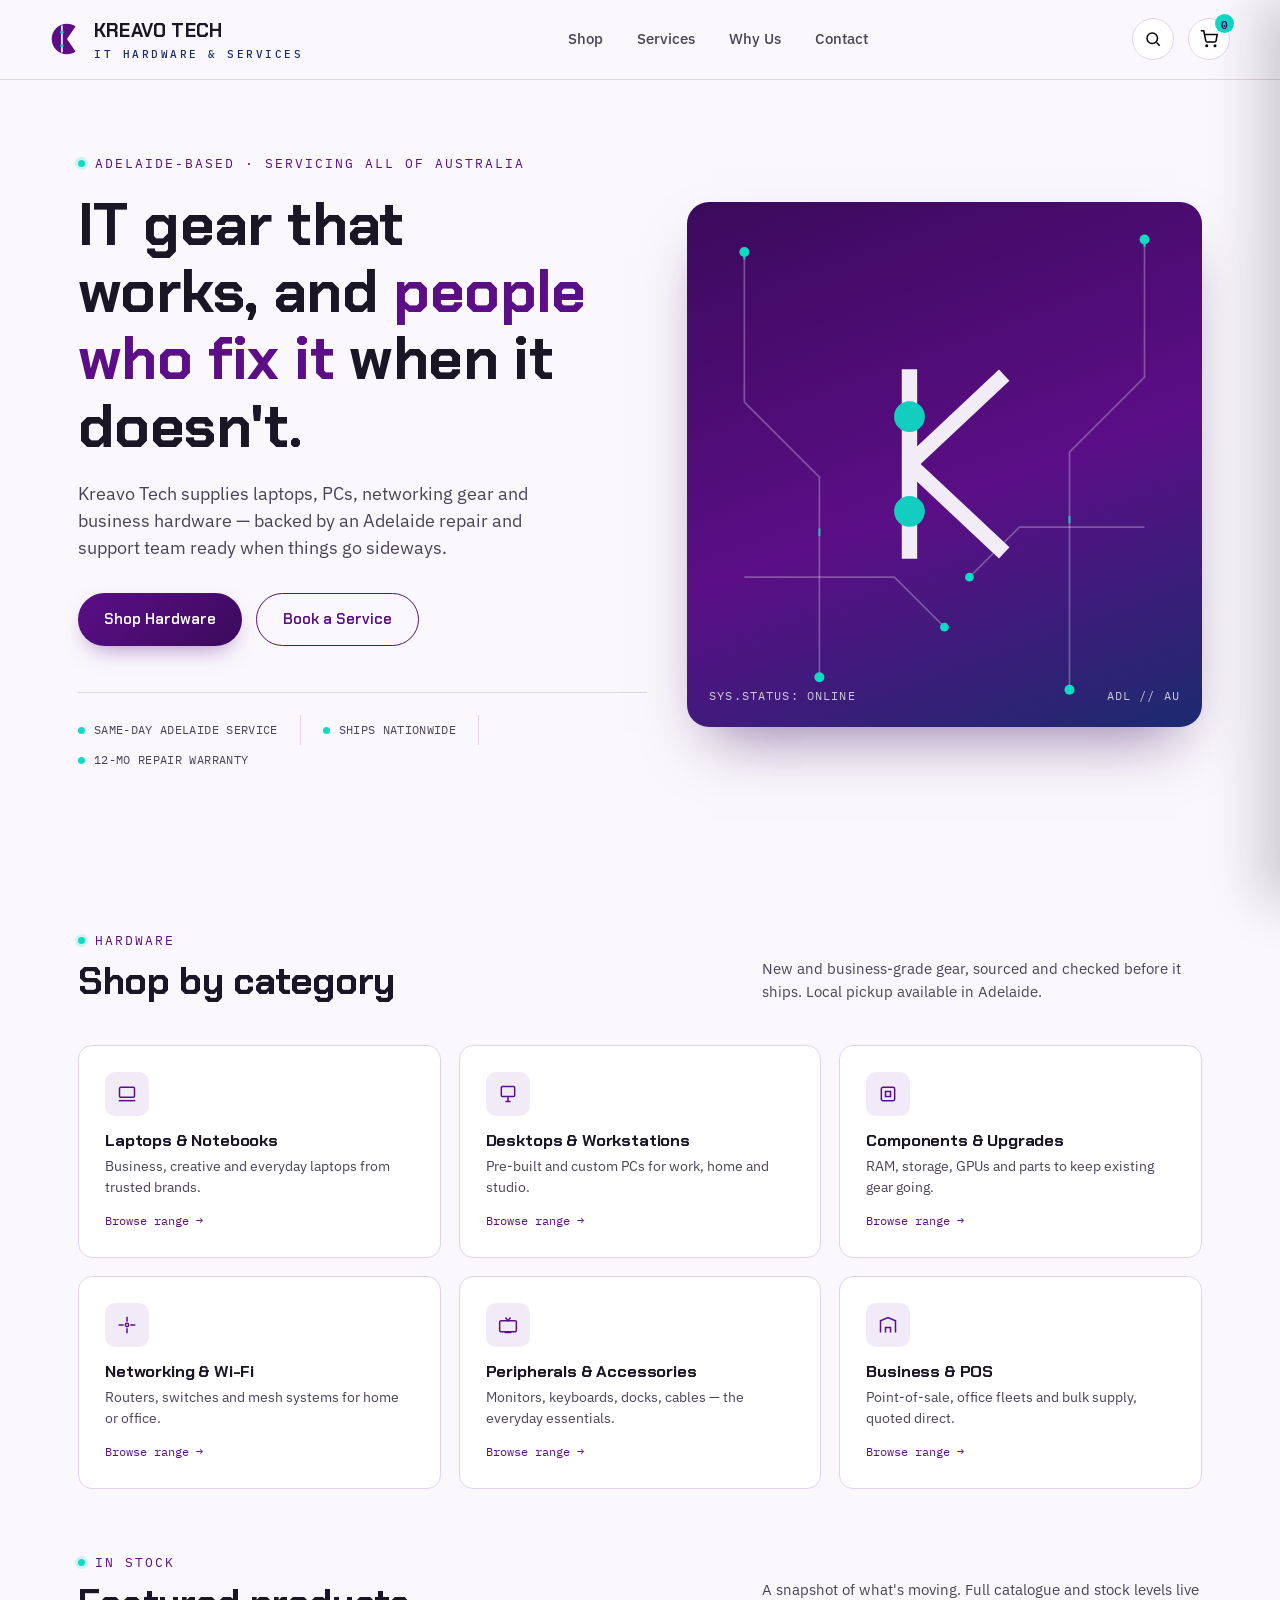
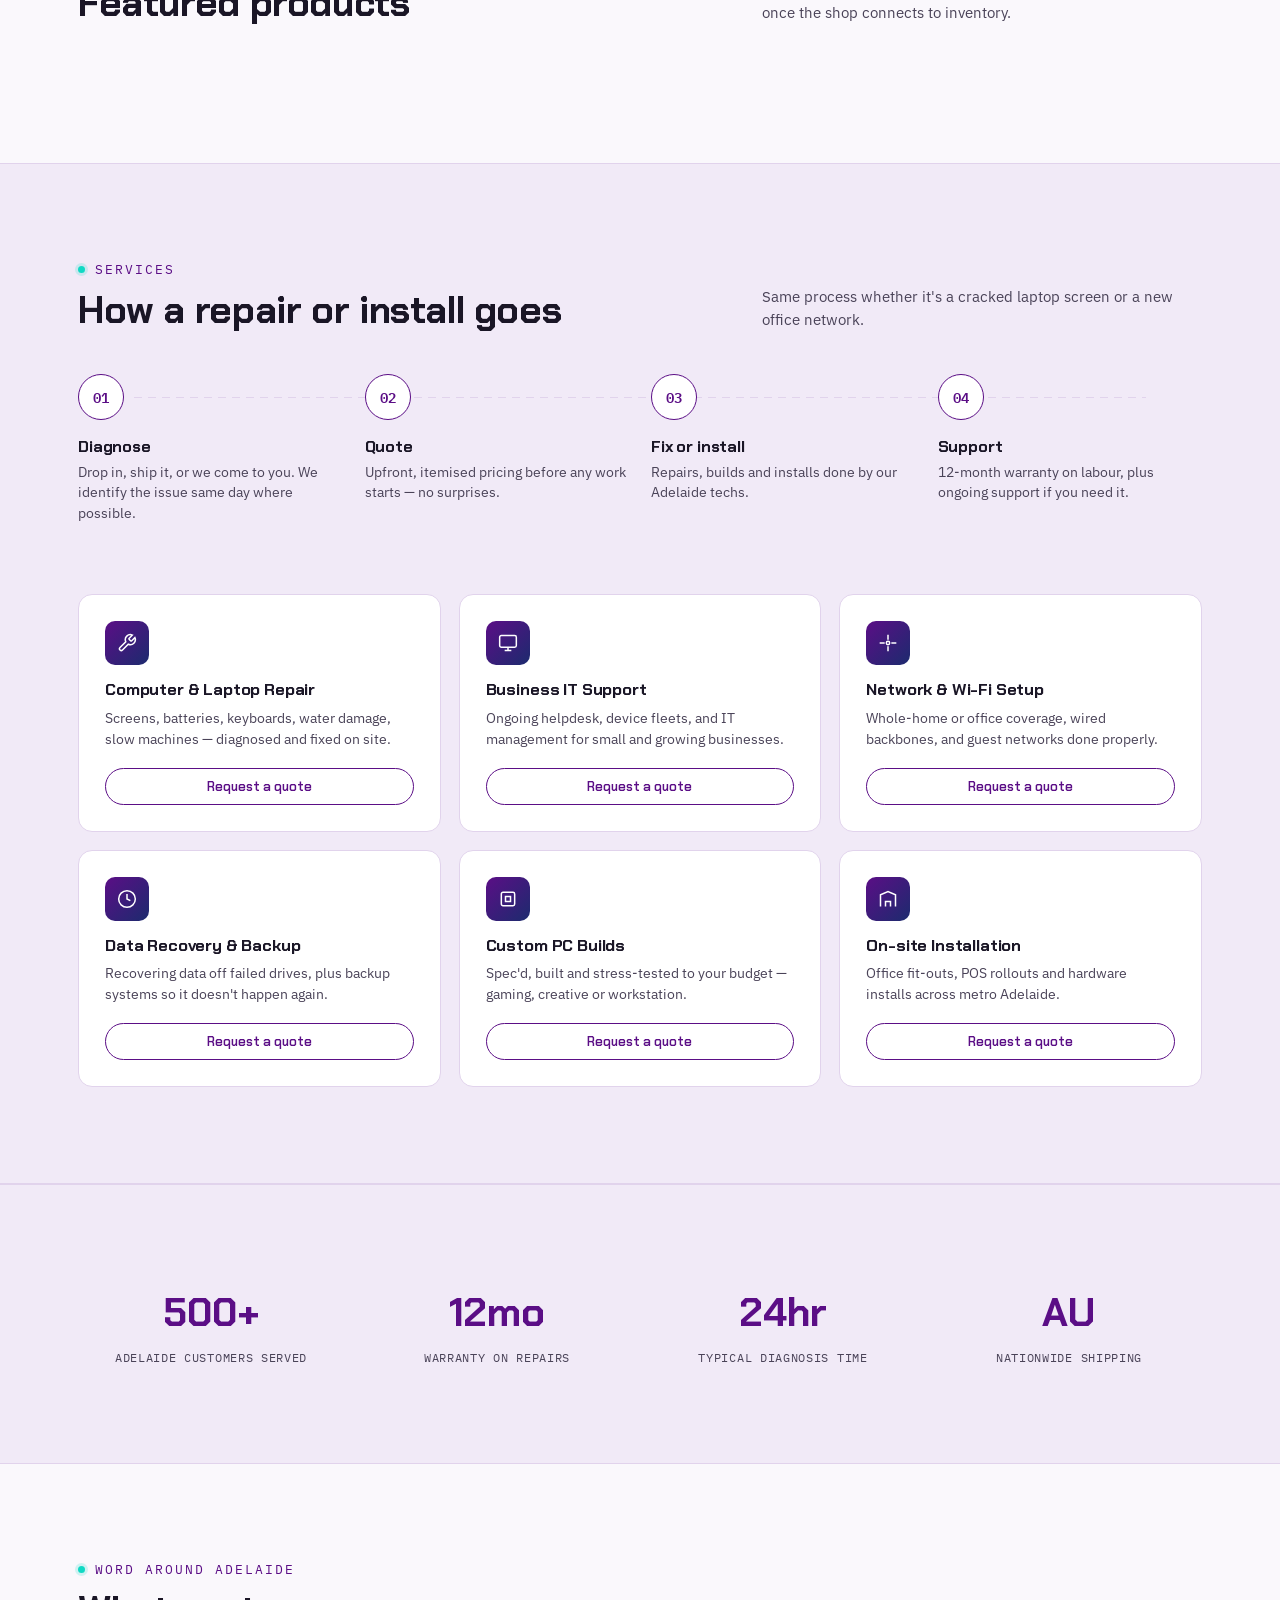
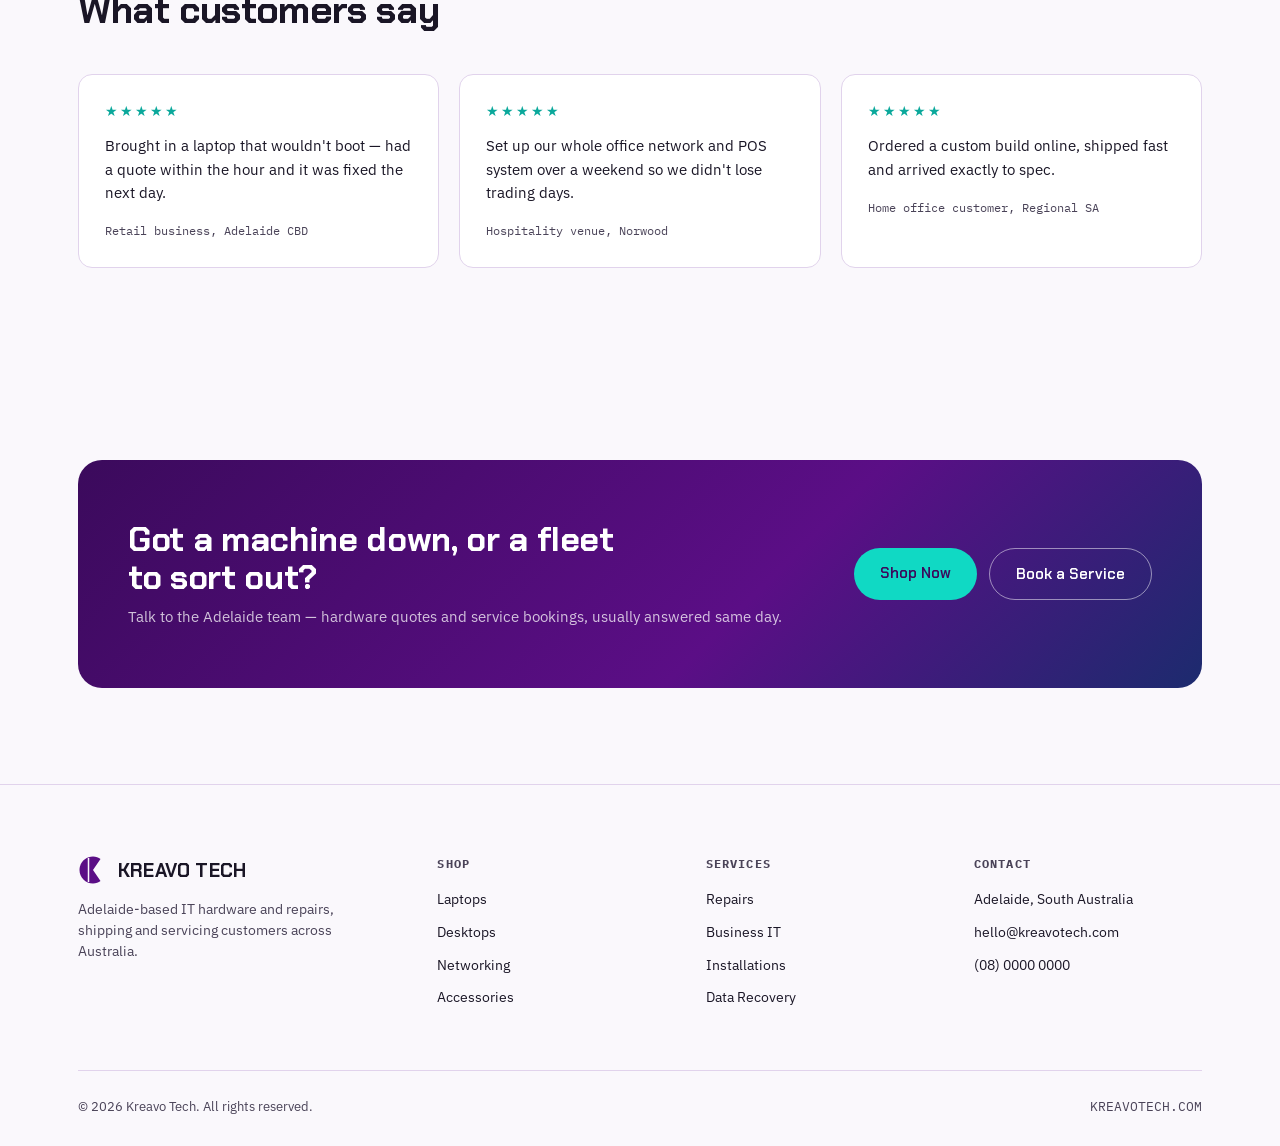
==== index.html @ 51536f69 "Add files via upload" ====
<!DOCTYPE html>
<html lang="en">
<head>
<meta charset="UTF-8">
<meta name="viewport" content="width=device-width, initial-scale=1.0">
<title>Kreavo Tech — IT Hardware &amp; Services | Adelaide, Australia</title>
<link rel="preconnect" href="https://fonts.googleapis.com">
<link rel="preconnect" href="https://fonts.gstatic.com" crossorigin>
<link href="https://fonts.googleapis.com/css2?family=Chakra+Petch:wght@500;600;700&family=IBM+Plex+Sans:wght@400;500;600;700&family=IBM+Plex+Mono:wght@400;500;600&display=swap" rel="stylesheet">
<style>
  :root{
    --purple: #5B0E86;
    --purple-deep: #3B0A5C;
    --purple-soft: #8A3FC0;
    --navy: #1C2B6E;
    --ink: #1A1626;
    --ink-soft: #4A4358;
    --paper: #FAF8FC;
    --paper-alt: #F1EAF7;
    --line: #E1D3EC;
    --cyan: #10D9C4;
    --cyan-deep: #0AA89B;
    --radius: 14px;
    --maxw: 1180px;
  }
  *{box-sizing:border-box; margin:0; padding:0;}
  html{scroll-behavior:smooth;}
  body{
    background: var(--paper);
    color: var(--ink);
    font-family: 'IBM Plex Sans', sans-serif;
    font-size: 16px;
    line-height: 1.55;
    -webkit-font-smoothing: antialiased;
  }
  h1,h2,h3,h4{
    font-family: 'Chakra Petch', sans-serif;
    color: var(--ink);
    line-height: 1.12;
    letter-spacing: -0.01em;
  }
  .mono{ font-family: 'IBM Plex Mono', monospace; }
  a{ color: inherit; text-decoration:none; }
  img{ max-width:100%; display:block; }
  .wrap{ max-width: var(--maxw); margin: 0 auto; padding: 0 28px; }
  .eyebrow{
    font-family:'IBM Plex Mono', monospace;
    font-size: 12.5px;
    letter-spacing: .16em;
    text-transform: uppercase;
    color: var(--purple);
    display:flex; align-items:center; gap:10px;
  }
  .eyebrow::before{
    content:""; width:7px; height:7px; border-radius:50%;
    background: var(--cyan); box-shadow: 0 0 0 3px rgba(16,217,196,.18);
  }
  section{ padding: 96px 0; position:relative; }
  .btn{
    display:inline-flex; align-items:center; justify-content:center; gap:8px;
    font-family:'Chakra Petch', sans-serif; font-weight:600; font-size:15px;
    padding: 14px 26px; border-radius: 999px; cursor:pointer; border:none;
    transition: transform .18s ease, box-shadow .18s ease, background .18s ease;
    white-space:nowrap;
  }
  .btn-primary{ background: linear-gradient(135deg, var(--purple), var(--purple-deep)); color:#fff; box-shadow: 0 10px 24px -10px rgba(91,14,134,.55); }
  .btn-primary:hover{ transform: translateY(-2px); box-shadow: 0 14px 28px -10px rgba(91,14,134,.65); }
  .btn-outline{ background: transparent; color: var(--purple); border: 1.5px solid var(--purple); }
  .btn-outline:hover{ background: var(--purple); color:#fff; }
  .btn-cyan{ background: var(--cyan); color: var(--purple-deep); }
  .btn-cyan:hover{ transform: translateY(-2px); box-shadow: 0 10px 22px -8px rgba(16,217,196,.55); }
  .btn-sm{ padding: 9px 16px; font-size: 13px; border-radius: 999px; }
  .btn-block{ width:100%; }

  /* ---------- HEADER ---------- */
  header{
    position: sticky; top:0; z-index: 60;
    background: rgba(250,248,252,.86);
    backdrop-filter: blur(10px);
    border-bottom: 1px solid var(--line);
  }
  .nav{ display:flex; align-items:center; justify-content:space-between; padding: 16px 0; }
  .brand{ display:flex; align-items:center; gap:10px; }
  .brand-word{ font-family:'Chakra Petch',sans-serif; font-weight:700; font-size:19px; letter-spacing:.01em; }
  .brand-word span{ display:block; font-family:'IBM Plex Mono',monospace; font-weight:500; font-size:10.5px; letter-spacing:.24em; color: var(--navy); margin-top:1px; }
  .navlinks{ display:flex; gap:34px; align-items:center; }
  .navlinks a{ font-size:14.5px; font-weight:500; color: var(--ink-soft); transition:color .15s; position:relative; }
  .navlinks a:hover{ color: var(--purple); }
  .navactions{ display:flex; align-items:center; gap:14px; }
  .icon-btn{ position:relative; width:42px; height:42px; border-radius:50%; border:1.5px solid var(--line); background:#fff; display:flex; align-items:center; justify-content:center; cursor:pointer; }
  .icon-btn:hover{ border-color: var(--purple); }
  .cart-badge{
    position:absolute; top:-5px; right:-5px; background: var(--cyan); color: var(--purple-deep);
    font-family:'IBM Plex Mono',monospace; font-size:10.5px; font-weight:600;
    width:19px; height:19px; border-radius:50%; display:flex; align-items:center; justify-content:center;
  }
  .burger{ display:none; }
  @media(max-width:880px){
    .navlinks{ display:none; }
    .burger{ display:flex; }
  }

  /* ---------- HERO ---------- */
  .hero{ padding: 74px 0 60px; overflow:hidden; position:relative; }
  .hero-grid{ display:grid; grid-template-columns: 1.05fr .95fr; gap: 40px; align-items:center; }
  .hero h1{ font-size: clamp(38px, 5vw, 60px); margin: 18px 0 20px; }
  .hero h1 em{ font-style:normal; color: var(--purple); }
  .hero p.lead{ font-size:17.5px; color: var(--ink-soft); max-width: 480px; margin-bottom: 32px; }
  .hero-ctas{ display:flex; gap:14px; flex-wrap:wrap; }
  .status-bar{
    margin-top: 46px; display:flex; gap:0; flex-wrap:wrap;
    border-top: 1px solid var(--line); padding-top: 22px;
  }
  .status-chip{ display:flex; align-items:center; gap:9px; padding: 6px 22px 6px 0; margin-right:22px; border-right:1px solid var(--line); }
  .status-chip:last-child{ border-right:none; }
  .status-chip .dot{ width:7px; height:7px; border-radius:50%; background: var(--cyan); flex-shrink:0; }
  .status-chip span{ font-family:'IBM Plex Mono',monospace; font-size:11.5px; letter-spacing:.03em; color: var(--ink-soft); text-transform:uppercase; }

  .circuit-panel{
    position:relative; aspect-ratio: 1/1.02; border-radius: 22px;
    background: linear-gradient(160deg, var(--purple-deep), var(--purple) 55%, var(--navy));
    overflow:hidden;
    box-shadow: 0 30px 60px -24px rgba(59,10,92,.55);
  }
  .circuit-panel svg{ position:absolute; inset:0; width:100%; height:100%; }
  .circuit-panel .k-mark{ position:absolute; top:50%; left:50%; transform:translate(-50%,-50%); width:46%; opacity:.95; }
  .node{ fill: var(--cyan); }
  .trace{ stroke: rgba(255,255,255,.28); stroke-width:1.4; fill:none; }
  .trace-glow{ stroke: var(--cyan); stroke-width:1.6; fill:none; opacity:.85; stroke-dasharray: 6 240; animation: dash 7s linear infinite; }
  @keyframes dash{ to{ stroke-dashoffset: -600; } }
  @media (prefers-reduced-motion: reduce){ .trace-glow{ animation:none; } }
  .panel-label{
    position:absolute; bottom:22px; left:22px; right:22px;
    font-family:'IBM Plex Mono',monospace; color:#fff; font-size:11.5px; letter-spacing:.1em;
    display:flex; justify-content:space-between; opacity:.75; text-transform:uppercase;
  }

  @media(max-width:880px){
    .hero-grid{ grid-template-columns:1fr; }
    .circuit-panel{ order:-1; max-width:340px; margin:0 auto; }
  }

  /* ---------- SECTION HEADS ---------- */
  .sec-head{ display:flex; align-items:flex-end; justify-content:space-between; gap:24px; margin-bottom: 42px; flex-wrap:wrap; }
  .sec-head h2{ font-size: clamp(28px,3.4vw,38px); margin-top:10px; }
  .sec-head p{ color: var(--ink-soft); max-width:440px; font-size:15px; }

  /* ---------- CATEGORY GRID ---------- */
  .cat-grid{ display:grid; grid-template-columns: repeat(3, 1fr); gap:18px; margin-bottom: 64px; }
  .cat-card{
    background:#fff; border:1px solid var(--line); border-radius: var(--radius);
    padding: 26px; cursor:pointer; transition: border-color .18s, transform .18s, box-shadow .18s;
  }
  .cat-card:hover{ border-color: var(--purple); transform: translateY(-3px); box-shadow: 0 16px 30px -18px rgba(59,10,92,.35); }
  .cat-ico{ width:44px; height:44px; border-radius:10px; background: var(--paper-alt); display:flex; align-items:center; justify-content:center; margin-bottom:16px; color: var(--purple); }
  .cat-card h4{ font-size:16.5px; margin-bottom:6px; }
  .cat-card p{ font-size:13.5px; color: var(--ink-soft); margin-bottom:14px; }
  .cat-card .go{ font-family:'IBM Plex Mono',monospace; font-size:12px; color: var(--purple); display:flex; align-items:center; gap:6px; }

  /* ---------- PRODUCT GRID ---------- */
  .prod-grid{ display:grid; grid-template-columns: repeat(3, 1fr); gap: 20px; }
  .prod-card{ background:#fff; border:1px solid var(--line); border-radius: var(--radius); overflow:hidden; display:flex; flex-direction:column; }
  .prod-media{
    aspect-ratio: 4/3; background: var(--paper-alt); position:relative;
    display:flex; align-items:center; justify-content:center; color: var(--purple-soft);
    border-bottom:1px solid var(--line);
  }
  .prod-tag{ position:absolute; top:12px; left:12px; background:#fff; border:1px solid var(--line); font-family:'IBM Plex Mono',monospace; font-size:10.5px; padding:4px 9px; border-radius:999px; text-transform:uppercase; letter-spacing:.05em; color: var(--ink-soft); }
  .prod-body{ padding: 18px 18px 20px; display:flex; flex-direction:column; gap:10px; flex:1; }
  .prod-body h4{ font-size:15.5px; }
  .prod-spec{ font-family:'IBM Plex Mono',monospace; font-size:11.5px; color: var(--ink-soft); }
  .prod-row{ margin-top:auto; display:flex; align-items:center; justify-content:space-between; padding-top:6px; }
  .price{ font-family:'IBM Plex Mono',monospace; font-weight:600; font-size:16px; color: var(--ink); }

  /* ---------- PROCESS TIMELINE ---------- */
  .timeline{ position:relative; display:grid; grid-template-columns: repeat(4,1fr); gap:22px; margin: 8px 0 70px; }
  .timeline::before{
    content:""; position:absolute; top:23px; left:5%; right:5%; height:1.5px;
    background: repeating-linear-gradient(90deg, var(--line) 0 8px, transparent 8px 14px);
  }
  .tl-step{ position:relative; }
  .tl-num{
    width:46px; height:46px; border-radius:50%; background:#fff; border:1.5px solid var(--purple);
    color: var(--purple); font-family:'IBM Plex Mono',monospace; font-weight:600; font-size:14px;
    display:flex; align-items:center; justify-content:center; margin-bottom:18px; position:relative; z-index:2;
  }
  .tl-step h4{ font-size:16px; margin-bottom:6px; }
  .tl-step p{ font-size:13.5px; color: var(--ink-soft); }
  @media(max-width:880px){ .timeline{ grid-template-columns:1fr 1fr; row-gap:36px;} .timeline::before{display:none;} }

  /* ---------- SERVICE CARDS ---------- */
  .svc-grid{ display:grid; grid-template-columns: repeat(3,1fr); gap:18px; }
  .svc-card{ background:#fff; border:1px solid var(--line); border-radius: var(--radius); padding:26px; display:flex; flex-direction:column; }
  .svc-card .cat-ico{ background: linear-gradient(135deg, var(--purple), var(--navy)); color:#fff; }
  .svc-card h4{ font-size:16.5px; margin-bottom:8px; }
  .svc-card p{ font-size:13.5px; color: var(--ink-soft); margin-bottom:18px; flex:1; }

  /* ---------- STATS / TRUST ---------- */
  .stats-section{ background: var(--paper-alt); border-top:1px solid var(--line); border-bottom:1px solid var(--line); }
  .stats-grid{ display:grid; grid-template-columns: repeat(4,1fr); gap:20px; text-align:center; }
  .stat-num{ font-family:'Chakra Petch',sans-serif; font-weight:700; font-size: clamp(28px,3.4vw,40px); color: var(--purple); }
  .stat-label{ font-family:'IBM Plex Mono',monospace; font-size:11.5px; letter-spacing:.06em; text-transform:uppercase; color: var(--ink-soft); margin-top:6px; }

  /* ---------- TESTIMONIALS ---------- */
  .test-grid{ display:grid; grid-template-columns: repeat(3,1fr); gap:20px; }
  .test-card{ background:#fff; border:1px solid var(--line); border-radius: var(--radius); padding:26px; }
  .test-card p.quote{ font-size:15px; margin-bottom:18px; color: var(--ink); }
  .test-who{ font-family:'IBM Plex Mono',monospace; font-size:12px; color: var(--ink-soft); }
  .stars{ color: var(--cyan-deep); font-size:14px; margin-bottom:12px; letter-spacing:2px; }

  /* ---------- CTA BANNER ---------- */
  .cta-banner{
    border-radius: 24px; background: linear-gradient(135deg, var(--purple-deep), var(--purple) 60%, var(--navy));
    padding: 60px 50px; display:flex; align-items:center; justify-content:space-between; gap:30px; flex-wrap:wrap;
    position:relative; overflow:hidden;
  }
  .cta-banner h2{ color:#fff; font-size: clamp(24px,3vw,34px); max-width:520px; }
  .cta-banner p{ color: rgba(255,255,255,.75); margin-top:10px; font-size:14.5px; }
  .cta-actions{ display:flex; gap:12px; flex-wrap:wrap; }

  /* ---------- FOOTER ---------- */
  footer{ padding: 70px 0 30px; border-top:1px solid var(--line); }
  .foot-grid{ display:grid; grid-template-columns: 1.4fr 1fr 1fr 1fr; gap:40px; margin-bottom: 50px; }
  .foot-brand p{ font-size:13.5px; color: var(--ink-soft); margin-top:14px; max-width:260px; }
  .foot-col h5{ font-family:'IBM Plex Mono',monospace; font-size:11.5px; letter-spacing:.1em; text-transform:uppercase; color: var(--ink-soft); margin-bottom:16px; }
  .foot-col a{ display:block; font-size:14px; color: var(--ink); margin-bottom:11px; }
  .foot-col a:hover{ color: var(--purple); }
  .foot-bottom{ display:flex; justify-content:space-between; align-items:center; padding-top:26px; border-top:1px solid var(--line); font-size:12.5px; color: var(--ink-soft); flex-wrap:wrap; gap:10px; }

  /* ---------- CART DRAWER ---------- */
  .overlay{ position:fixed; inset:0; background: rgba(26,22,38,.45); z-index:80; opacity:0; pointer-events:none; transition: opacity .25s; }
  .overlay.show{ opacity:1; pointer-events:auto; }
  .drawer{
    position:fixed; top:0; right:0; height:100%; width:400px; max-width:92vw; background:#fff; z-index:90;
    box-shadow: -20px 0 50px rgba(26,22,38,.2); transform: translateX(100%); transition: transform .3s ease;
    display:flex; flex-direction:column;
  }
  .drawer.show{ transform: translateX(0); }
  .drawer-head{ padding:22px 24px; border-bottom:1px solid var(--line); display:flex; align-items:center; justify-content:space-between; }
  .drawer-head h3{ font-size:18px; }
  .drawer-close{ cursor:pointer; width:34px; height:34px; border-radius:50%; display:flex; align-items:center; justify-content:center; border:1px solid var(--line); background:none; }
  .cart-items{ flex:1; overflow-y:auto; padding: 10px 24px; }
  .cart-empty{ padding: 60px 10px; text-align:center; color: var(--ink-soft); font-size:14px; }
  .cart-item{ display:flex; gap:14px; padding: 16px 0; border-bottom:1px solid var(--line); }
  .cart-item-thumb{ width:58px; height:58px; border-radius:8px; background: var(--paper-alt); flex-shrink:0; display:flex; align-items:center; justify-content:center; color: var(--purple-soft); }
  .cart-item-info{ flex:1; }
  .cart-item-info h5{ font-size:14px; margin-bottom:4px; font-family:'Chakra Petch',sans-serif; }
  .qty-row{ display:flex; align-items:center; gap:10px; margin-top:8px; }
  .qty-btn{ width:24px; height:24px; border-radius:6px; border:1px solid var(--line); background:#fff; cursor:pointer; font-size:13px; }
  .qty-val{ font-family:'IBM Plex Mono',monospace; font-size:13px; min-width:16px; text-align:center; }
  .remove-link{ font-size:12px; color: var(--ink-soft); text-decoration:underline; cursor:pointer; margin-left:auto; }
  .cart-item-price{ font-family:'IBM Plex Mono',monospace; font-size:14px; font-weight:600; }
  .drawer-foot{ padding: 20px 24px 26px; border-top:1px solid var(--line); }
  .subtotal-row{ display:flex; justify-content:space-between; font-family:'IBM Plex Mono',monospace; font-size:15px; margin-bottom:16px; }

  /* ---------- MODAL ---------- */
  .modal{
    position:fixed; z-index:100; top:50%; left:50%; transform:translate(-50%,-46%);
    width:460px; max-width:92vw; background:#fff; border-radius:18px; padding: 32px;
    box-shadow: 0 40px 80px -20px rgba(26,22,38,.4); display:none; max-height:86vh; overflow-y:auto;
  }
  .modal.show{ display:block; }
  .modal h3{ font-size:21px; margin-bottom:8px; }
  .modal p.sub{ font-size:13.5px; color: var(--ink-soft); margin-bottom:22px; }
  .field{ margin-bottom:16px; }
  .field label{ display:block; font-size:12.5px; font-family:'IBM Plex Mono',monospace; margin-bottom:7px; color: var(--ink-soft); text-transform:uppercase; letter-spacing:.04em; }
  .field input, .field select, .field textarea{
    width:100%; padding:11px 13px; border:1.5px solid var(--line); border-radius:9px; font-family:'IBM Plex Sans',sans-serif; font-size:14px; background: var(--paper);
  }
  .field input:focus, .field select:focus, .field textarea:focus{ outline:2px solid var(--purple-soft); outline-offset:1px; border-color: var(--purple); }
  .modal-close{ position:absolute; top:20px; right:20px; width:32px; height:32px; border-radius:50%; border:1px solid var(--line); background:none; cursor:pointer; }

  /* ---------- TOAST ---------- */
  .toast{
    position:fixed; bottom:26px; left:50%; transform:translateX(-50%) translateY(20px); z-index:120;
    background: var(--ink); color:#fff; padding: 14px 24px; border-radius:999px; font-size:14px;
    display:flex; align-items:center; gap:10px; opacity:0; pointer-events:none; transition: all .3s ease;
  }
  .toast.show{ opacity:1; transform:translateX(-50%) translateY(0); }
  .toast .dot{ width:8px; height:8px; border-radius:50%; background: var(--cyan); }

  @media(max-width:880px){
    .cat-grid, .prod-grid, .svc-grid, .test-grid{ grid-template-columns: repeat(2,1fr); }
    .stats-grid{ grid-template-columns: repeat(2,1fr); row-gap:26px; }
    .foot-grid{ grid-template-columns: 1fr 1fr; row-gap:36px; }
  }
  @media(max-width:560px){
    .cat-grid, .prod-grid, .svc-grid, .test-grid{ grid-template-columns: 1fr; }
    .foot-grid{ grid-template-columns:1fr; }
    section{ padding:64px 0; }
    .cta-banner{ padding:40px 26px; }
  }
  :focus-visible{ outline: 2.5px solid var(--purple); outline-offset:2px; }
</style>
</head>
<body>

<header>
  <div class="wrap nav">
    <a href="#top" class="brand">
      <svg width="34" height="34" viewBox="0 0 40 40" fill="none">
        <path d="M20 2C10 2 2 10 2 20C2 30 10 38 20 38C24 38 27.5 36.8 30 34.8L20 20L30 5.2C27.5 3.2 24 2 20 2Z" fill="#5B0E86"/>
        <path d="M14 4V36" stroke="#FAF8FC" stroke-width="2"/>
        <circle cx="14" cy="12" r="2" fill="#10D9C4"/>
        <circle cx="14" cy="28" r="2" fill="#10D9C4"/>
      </svg>
      <div class="brand-word">KREAVO TECH<span>IT HARDWARE &amp; SERVICES</span></div>
    </a>
    <nav class="navlinks">
      <a href="#shop">Shop</a>
      <a href="#services">Services</a>
      <a href="#trust">Why Us</a>
      <a href="#contact">Contact</a>
    </nav>
    <div class="navactions">
      <button class="icon-btn" title="Search" aria-label="Search">
        <svg width="18" height="18" viewBox="0 0 24 24" fill="none" stroke="currentColor" stroke-width="2"><circle cx="11" cy="11" r="7"/><path d="M21 21l-4.3-4.3"/></svg>
      </button>
      <button class="icon-btn" id="cartBtn" title="Cart" aria-label="Open cart" onclick="openCart()">
        <svg width="18" height="18" viewBox="0 0 24 24" fill="none" stroke="currentColor" stroke-width="2"><circle cx="9" cy="21" r="1"/><circle cx="20" cy="21" r="1"/><path d="M1 1h4l2.68 13.39a2 2 0 0 0 2 1.61h9.72a2 2 0 0 0 2-1.61L23 6H6"/></svg>
        <span class="cart-badge" id="cartBadge">0</span>
      </button>
    </div>
  </div>
</header>

<main id="top">
  <!-- HERO -->
  <section class="hero">
    <div class="wrap hero-grid">
      <div>
        <div class="eyebrow">ADELAIDE-BASED · SERVICING ALL OF AUSTRALIA</div>
        <h1>IT gear that<br>works, and <em>people<br>who fix it</em> when it doesn't.</h1>
        <p class="lead">Kreavo Tech supplies laptops, PCs, networking gear and business hardware — backed by an Adelaide repair and support team ready when things go sideways.</p>
        <div class="hero-ctas">
          <a href="#shop" class="btn btn-primary">Shop Hardware</a>
          <a href="#services" class="btn btn-outline">Book a Service</a>
        </div>
        <div class="status-bar">
          <div class="status-chip"><span class="dot"></span><span>Same-day Adelaide service</span></div>
          <div class="status-chip"><span class="dot"></span><span>Ships nationwide</span></div>
          <div class="status-chip"><span class="dot"></span><span>12-mo repair warranty</span></div>
        </div>
      </div>
      <div class="circuit-panel">
        <svg viewBox="0 0 400 420" xmlns="http://www.w3.org/2000/svg">
          <path class="trace" d="M40 40 L40 160 L100 220 L100 380"/>
          <path class="trace" d="M360 30 L360 140 L300 200 L300 390"/>
          <path class="trace" d="M40 300 L160 300 L200 340"/>
          <path class="trace" d="M360 260 L260 260 L220 300"/>
          <path class="trace-glow" d="M40 40 L40 160 L100 220 L100 380"/>
          <path class="trace-glow" d="M360 30 L360 140 L300 200 L300 390"/>
          <circle class="node" cx="40" cy="40" r="4"/>
          <circle class="node" cx="100" cy="380" r="4"/>
          <circle class="node" cx="360" cy="30" r="4"/>
          <circle class="node" cx="300" cy="390" r="4"/>
          <circle class="node" cx="200" cy="340" r="3.5"/>
          <circle class="node" cx="220" cy="300" r="3.5"/>
        </svg>
        <svg class="k-mark" viewBox="0 0 40 40" fill="none">
          <path d="M14 4V36" stroke="#FAF8FC" stroke-width="2.6"/>
          <path d="M14 20L30 5" stroke="#FAF8FC" stroke-width="2.6"/>
          <path d="M14 20L30 35" stroke="#FAF8FC" stroke-width="2.6"/>
          <circle cx="14" cy="12" r="2.6" fill="#10D9C4"/>
          <circle cx="14" cy="28" r="2.6" fill="#10D9C4"/>
        </svg>
        <div class="panel-label"><span>SYS.STATUS: ONLINE</span><span>ADL // AU</span></div>
      </div>
    </div>
  </section>

  <!-- SHOP -->
  <section id="shop">
    <div class="wrap">
      <div class="sec-head">
        <div>
          <div class="eyebrow">Hardware</div>
          <h2>Shop by category</h2>
        </div>
        <p>New and business-grade gear, sourced and checked before it ships. Local pickup available in Adelaide.</p>
      </div>

      <div class="cat-grid">
        <div class="cat-card">
          <div class="cat-ico"><svg width="20" height="20" viewBox="0 0 24 24" fill="none" stroke="currentColor" stroke-width="1.8"><rect x="3" y="4" width="18" height="12" rx="1.5"/><path d="M2 20h20"/></svg></div>
          <h4>Laptops &amp; Notebooks</h4>
          <p>Business, creative and everyday laptops from trusted brands.</p>
          <div class="go">Browse range →</div>
        </div>
        <div class="cat-card">
          <div class="cat-ico"><svg width="20" height="20" viewBox="0 0 24 24" fill="none" stroke="currentColor" stroke-width="1.8"><rect x="4" y="3" width="16" height="12" rx="1.5"/><path d="M9 21h6M12 15v6"/></svg></div>
          <h4>Desktops &amp; Workstations</h4>
          <p>Pre-built and custom PCs for work, home and studio.</p>
          <div class="go">Browse range →</div>
        </div>
        <div class="cat-card">
          <div class="cat-ico"><svg width="20" height="20" viewBox="0 0 24 24" fill="none" stroke="currentColor" stroke-width="1.8"><rect x="4" y="4" width="16" height="16" rx="2"/><rect x="9" y="9" width="6" height="6"/></svg></div>
          <h4>Components &amp; Upgrades</h4>
          <p>RAM, storage, GPUs and parts to keep existing gear going.</p>
          <div class="go">Browse range →</div>
        </div>
        <div class="cat-card">
          <div class="cat-ico"><svg width="20" height="20" viewBox="0 0 24 24" fill="none" stroke="currentColor" stroke-width="1.8"><circle cx="12" cy="12" r="2"/><path d="M12 2v6M12 16v6M2 12h6M16 12h6"/></svg></div>
          <h4>Networking &amp; Wi-Fi</h4>
          <p>Routers, switches and mesh systems for home or office.</p>
          <div class="go">Browse range →</div>
        </div>
        <div class="cat-card">
          <div class="cat-ico"><svg width="20" height="20" viewBox="0 0 24 24" fill="none" stroke="currentColor" stroke-width="1.8"><rect x="2" y="7" width="20" height="13" rx="1.5"/><path d="M8 21h8M9 3l3 4 3-4"/></svg></div>
          <h4>Peripherals &amp; Accessories</h4>
          <p>Monitors, keyboards, docks, cables — the everyday essentials.</p>
          <div class="go">Browse range →</div>
        </div>
        <div class="cat-card">
          <div class="cat-ico"><svg width="20" height="20" viewBox="0 0 24 24" fill="none" stroke="currentColor" stroke-width="1.8"><path d="M3 21V7l9-4 9 4v14"/><path d="M9 21v-6h6v6"/></svg></div>
          <h4>Business &amp; POS</h4>
          <p>Point-of-sale, office fleets and bulk supply, quoted direct.</p>
          <div class="go">Browse range →</div>
        </div>
      </div>

      <div class="sec-head">
        <div>
          <div class="eyebrow">In stock</div>
          <h2>Featured products</h2>
        </div>
        <p>A snapshot of what's moving. Full catalogue and stock levels live once the shop connects to inventory.</p>
      </div>

      <div class="prod-grid" id="prodGrid"></div>
    </div>
  </section>

  <!-- SERVICES -->
  <section id="services" style="background:var(--paper-alt); border-top:1px solid var(--line); border-bottom:1px solid var(--line);">
    <div class="wrap">
      <div class="sec-head">
        <div>
          <div class="eyebrow">Services</div>
          <h2>How a repair or install goes</h2>
        </div>
        <p>Same process whether it's a cracked laptop screen or a new office network.</p>
      </div>

      <div class="timeline">
        <div class="tl-step"><div class="tl-num">01</div><h4>Diagnose</h4><p>Drop in, ship it, or we come to you. We identify the issue same day where possible.</p></div>
        <div class="tl-step"><div class="tl-num">02</div><h4>Quote</h4><p>Upfront, itemised pricing before any work starts — no surprises.</p></div>
        <div class="tl-step"><div class="tl-num">03</div><h4>Fix or install</h4><p>Repairs, builds and installs done by our Adelaide techs.</p></div>
        <div class="tl-step"><div class="tl-num">04</div><h4>Support</h4><p>12-month warranty on labour, plus ongoing support if you need it.</p></div>
      </div>

      <div class="svc-grid">
        <div class="svc-card">
          <div class="cat-ico"><svg width="20" height="20" viewBox="0 0 24 24" fill="none" stroke="currentColor" stroke-width="1.8"><path d="M14.7 6.3a1 1 0 000 1.4l1.6 1.6a1 1 0 001.4 0l3.77-3.77a6 6 0 01-7.94 7.94l-6.91 6.91a2.12 2.12 0 01-3-3l6.91-6.91a6 6 0 017.94-7.94l-3.76 3.76z"/></svg></div>
          <h4>Computer &amp; Laptop Repair</h4>
          <p>Screens, batteries, keyboards, water damage, slow machines — diagnosed and fixed on site.</p>
          <button class="btn btn-outline btn-sm" onclick="openQuote('Computer & Laptop Repair')">Request a quote</button>
        </div>
        <div class="svc-card">
          <div class="cat-ico"><svg width="20" height="20" viewBox="0 0 24 24" fill="none" stroke="currentColor" stroke-width="1.8"><rect x="2" y="3" width="20" height="14" rx="2"/><path d="M8 21h8M12 17v4"/></svg></div>
          <h4>Business IT Support</h4>
          <p>Ongoing helpdesk, device fleets, and IT management for small and growing businesses.</p>
          <button class="btn btn-outline btn-sm" onclick="openQuote('Business IT Support')">Request a quote</button>
        </div>
        <div class="svc-card">
          <div class="cat-ico"><svg width="20" height="20" viewBox="0 0 24 24" fill="none" stroke="currentColor" stroke-width="1.8"><circle cx="12" cy="12" r="2"/><path d="M12 2v6M12 16v6M2 12h6M16 12h6"/></svg></div>
          <h4>Network &amp; Wi-Fi Setup</h4>
          <p>Whole-home or office coverage, wired backbones, and guest networks done properly.</p>
          <button class="btn btn-outline btn-sm" onclick="openQuote('Network & Wi-Fi Setup')">Request a quote</button>
        </div>
        <div class="svc-card">
          <div class="cat-ico"><svg width="20" height="20" viewBox="0 0 24 24" fill="none" stroke="currentColor" stroke-width="1.8"><path d="M12 2a10 10 0 100 20 10 10 0 000-20z"/><path d="M12 6v6l4 2"/></svg></div>
          <h4>Data Recovery &amp; Backup</h4>
          <p>Recovering data off failed drives, plus backup systems so it doesn't happen again.</p>
          <button class="btn btn-outline btn-sm" onclick="openQuote('Data Recovery & Backup')">Request a quote</button>
        </div>
        <div class="svc-card">
          <div class="cat-ico"><svg width="20" height="20" viewBox="0 0 24 24" fill="none" stroke="currentColor" stroke-width="1.8"><rect x="4" y="4" width="16" height="16" rx="2"/><rect x="9" y="9" width="6" height="6"/></svg></div>
          <h4>Custom PC Builds</h4>
          <p>Spec'd, built and stress-tested to your budget — gaming, creative or workstation.</p>
          <button class="btn btn-outline btn-sm" onclick="openQuote('Custom PC Builds')">Request a quote</button>
        </div>
        <div class="svc-card">
          <div class="cat-ico"><svg width="20" height="20" viewBox="0 0 24 24" fill="none" stroke="currentColor" stroke-width="1.8"><path d="M3 21V7l9-4 9 4v14"/><path d="M9 21v-6h6v6"/></svg></div>
          <h4>On-site Installation</h4>
          <p>Office fit-outs, POS rollouts and hardware installs across metro Adelaide.</p>
          <button class="btn btn-outline btn-sm" onclick="openQuote('On-site Installation')">Request a quote</button>
        </div>
      </div>
    </div>
  </section>

  <!-- STATS -->
  <section class="stats-section" id="trust">
    <div class="wrap">
      <div class="stats-grid">
        <div><div class="stat-num">500+</div><div class="stat-label">Adelaide customers served</div></div>
        <div><div class="stat-num">12mo</div><div class="stat-label">Warranty on repairs</div></div>
        <div><div class="stat-num">24hr</div><div class="stat-label">Typical diagnosis time</div></div>
        <div><div class="stat-num">AU</div><div class="stat-label">Nationwide shipping</div></div>
      </div>
    </div>
  </section>

  <!-- TESTIMONIALS -->
  <section>
    <div class="wrap">
      <div class="sec-head">
        <div>
          <div class="eyebrow">Word around Adelaide</div>
          <h2>What customers say</h2>
        </div>
      </div>
      <div class="test-grid">
        <div class="test-card">
          <div class="stars">★★★★★</div>
          <p class="quote">Brought in a laptop that wouldn't boot — had a quote within the hour and it was fixed the next day.</p>
          <div class="test-who">Retail business, Adelaide CBD</div>
        </div>
        <div class="test-card">
          <div class="stars">★★★★★</div>
          <p class="quote">Set up our whole office network and POS system over a weekend so we didn't lose trading days.</p>
          <div class="test-who">Hospitality venue, Norwood</div>
        </div>
        <div class="test-card">
          <div class="stars">★★★★★</div>
          <p class="quote">Ordered a custom build online, shipped fast and arrived exactly to spec.</p>
          <div class="test-who">Home office customer, Regional SA</div>
        </div>
      </div>
    </div>
  </section>

  <!-- CTA -->
  <section id="contact">
    <div class="wrap">
      <div class="cta-banner">
        <div>
          <h2>Got a machine down, or a fleet to sort out?</h2>
          <p>Talk to the Adelaide team — hardware quotes and service bookings, usually answered same day.</p>
        </div>
        <div class="cta-actions">
          <a href="#shop" class="btn btn-cyan">Shop Now</a>
          <button class="btn btn-outline" style="color:#fff;border-color:rgba(255,255,255,.5);" onclick="openQuote('General Enquiry')">Book a Service</button>
        </div>
      </div>
    </div>
  </section>
</main>

<footer>
  <div class="wrap">
    <div class="foot-grid">
      <div class="foot-brand">
        <div class="brand">
          <svg width="30" height="30" viewBox="0 0 40 40" fill="none">
            <path d="M20 2C10 2 2 10 2 20C2 30 10 38 20 38C24 38 27.5 36.8 30 34.8L20 20L30 5.2C27.5 3.2 24 2 20 2Z" fill="#5B0E86"/>
            <path d="M14 4V36" stroke="#FAF8FC" stroke-width="2"/>
          </svg>
          <div class="brand-word">KREAVO TECH</div>
        </div>
        <p>Adelaide-based IT hardware and repairs, shipping and servicing customers across Australia.</p>
      </div>
      <div class="foot-col">
        <h5>Shop</h5>
        <a href="#shop">Laptops</a>
        <a href="#shop">Desktops</a>
        <a href="#shop">Networking</a>
        <a href="#shop">Accessories</a>
      </div>
      <div class="foot-col">
        <h5>Services</h5>
        <a href="#services">Repairs</a>
        <a href="#services">Business IT</a>
        <a href="#services">Installations</a>
        <a href="#services">Data Recovery</a>
      </div>
      <div class="foot-col">
        <h5>Contact</h5>
        <a href="#">Adelaide, South Australia</a>
        <a href="#">hello@kreavotech.com</a>
        <a href="#">(08) 0000 0000</a>
      </div>
    </div>
    <div class="foot-bottom">
      <span>© 2026 Kreavo Tech. All rights reserved.</span>
      <span class="mono">KREAVOTECH.COM</span>
    </div>
  </div>
</footer>

<!-- CART DRAWER -->
<div class="overlay" id="overlay" onclick="closeAll()"></div>
<div class="drawer" id="cartDrawer">
  <div class="drawer-head">
    <h3>Your Cart</h3>
    <button class="drawer-close" onclick="closeAll()">✕</button>
  </div>
  <div class="cart-items" id="cartItems"></div>
  <div class="drawer-foot">
    <div class="subtotal-row"><span>Subtotal</span><span id="cartSubtotal">$0.00</span></div>
    <button class="btn btn-primary btn-block" onclick="checkout()">Checkout</button>
  </div>
</div>

<!-- QUOTE MODAL -->
<div class="modal" id="quoteModal">
  <button class="modal-close" onclick="closeAll()">✕</button>
  <h3>Request a quote</h3>
  <p class="sub" id="quoteSub">Tell us what's going on — we'll come back with pricing.</p>
  <form onsubmit="submitQuote(event)">
    <div class="field"><label>Full name</label><input type="text" required></div>
    <div class="field"><label>Email or phone</label><input type="text" required></div>
    <div class="field"><label>Service</label>
      <select id="quoteService">
        <option>Computer &amp; Laptop Repair</option>
        <option>Business IT Support</option>
        <option>Network &amp; Wi-Fi Setup</option>
        <option>Data Recovery &amp; Backup</option>
        <option>Custom PC Builds</option>
        <option>On-site Installation</option>
        <option>General Enquiry</option>
      </select>
    </div>
    <div class="field"><label>Details</label><textarea rows="3" placeholder="What's happening with your device or setup?"></textarea></div>
    <button type="submit" class="btn btn-primary btn-block">Send request</button>
  </form>
</div>

<!-- CHECKOUT MODAL -->
<div class="modal" id="checkoutModal">
  <button class="modal-close" onclick="closeAll()">✕</button>
  <h3>Checkout</h3>
  <p class="sub">This is a design prototype — connect a payment gateway (e.g. Stripe or PayPal) here when the shop goes live.</p>
  <div class="field"><label>Delivery address</label><input type="text" placeholder="Street, suburb, postcode"></div>
  <div class="field"><label>Email</label><input type="email" placeholder="you@email.com"></div>
  <div class="subtotal-row" style="border-top:1px solid var(--line); padding-top:14px;"><span>Order total</span><span id="checkoutTotal">$0.00</span></div>
  <button class="btn btn-primary btn-block" onclick="closeAll(); showToast('Prototype checkout — payment gateway not yet connected');">Place order</button>
</div>

<div class="toast" id="toast"><span class="dot"></span><span id="toastMsg"></span></div>

<script>
  const products = [
    { id:1, name:"Kreavo Swift 14 Laptop", tag:"Laptop", spec:"i5 · 16GB · 512GB SSD", price:1249 },
    { id:2, name:"Kreavo Office Desktop", tag:"Desktop", spec:"Ryzen 5 · 16GB · 1TB", price:999 },
    { id:3, name:"Mesh Wi-Fi 6 3-Pack", tag:"Networking", spec:"Whole-home coverage", price:279 },
    { id:4, name:"27\\" QHD Monitor", tag:"Peripheral", spec:"144Hz · IPS panel", price:389 },
    { id:5, name:"NVMe 1TB SSD", tag:"Component", spec:"Gen4 · 7000MB/s", price:129 },
    { id:6, name:"8-Port Managed Switch", tag:"Networking", spec:"Gigabit · rack mount", price:159 },
  ];

  const icons = {
    Laptop: '<svg width="34" height="34" viewBox="0 0 24 24" fill="none" stroke="currentColor" stroke-width="1.5"><rect x="3" y="4" width="18" height="12" rx="1.5"/><path d="M2 20h20"/></svg>',
    Desktop: '<svg width="34" height="34" viewBox="0 0 24 24" fill="none" stroke="currentColor" stroke-width="1.5"><rect x="4" y="3" width="16" height="12" rx="1.5"/><path d="M9 21h6M12 15v6"/></svg>',
    Networking: '<svg width="34" height="34" viewBox="0 0 24 24" fill="none" stroke="currentColor" stroke-width="1.5"><circle cx="12" cy="12" r="2"/><path d="M12 2v6M12 16v6M2 12h6M16 12h6"/></svg>',
    Peripheral: '<svg width="34" height="34" viewBox="0 0 24 24" fill="none" stroke="currentColor" stroke-width="1.5"><rect x="2" y="7" width="20" height="13" rx="1.5"/><path d="M8 21h8"/></svg>',
    Component: '<svg width="34" height="34" viewBox="0 0 24 24" fill="none" stroke="currentColor" stroke-width="1.5"><rect x="4" y="4" width="16" height="16" rx="2"/><rect x="9" y="9" width="6" height="6"/></svg>',
  };

  let cart = [];

  function renderProducts(){
    const grid = document.getElementById('prodGrid');
    grid.innerHTML = products.map(p => `
      <div class="prod-card">
        <div class="prod-media">
          <span class="prod-tag">${p.tag}</span>
          ${icons[p.tag] || ''}
        </div>
        <div class="prod-body">
          <h4>${p.name}</h4>
          <div class="prod-spec">${p.spec}</div>
          <div class="prod-row">
            <span class="price">$${p.price.toLocaleString()}</span>
            <button class="btn btn-primary btn-sm" onclick="addToCart(${p.id})">Add to cart</button>
          </div>
        </div>
      </div>
    `).join('');
  }

  function addToCart(id){
    const existing = cart.find(i => i.id === id);
    if(existing){ existing.qty++; }
    else { const p = products.find(x=>x.id===id); cart.push({...p, qty:1}); }
    renderCart();
    showToast('Added to cart');
  }

  function changeQty(id, delta){
    const item = cart.find(i=>i.id===id);
    if(!item) return;
    item.qty += delta;
    if(item.qty <= 0){ cart = cart.filter(i=>i.id!==id); }
    renderCart();
  }

  function renderCart(){
    const count = cart.reduce((s,i)=>s+i.qty,0);
    document.getElementById('cartBadge').textContent = count;
    const wrap = document.getElementById('cartItems');
    if(cart.length === 0){
      wrap.innerHTML = '<div class="cart-empty">Your cart is empty.<br>Browse hardware to get started.</div>';
    } else {
      wrap.innerHTML = cart.map(i => `
        <div class="cart-item">
          <div class="cart-item-thumb">${icons[i.tag] || ''}</div>
          <div class="cart-item-info">
            <h5>${i.name}</h5>
            <div class="cart-item-price">$${(i.price*i.qty).toLocaleString()}</div>
            <div class="qty-row">
              <button class="qty-btn" onclick="changeQty(${i.id},-1)">−</button>
              <span class="qty-val">${i.qty}</span>
              <button class="qty-btn" onclick="changeQty(${i.id},1)">+</button>
              <span class="remove-link" onclick="changeQty(${i.id}, -${i.qty})">Remove</span>
            </div>
          </div>
        </div>
      `).join('');
    }
    const subtotal = cart.reduce((s,i)=>s + i.price*i.qty, 0);
    document.getElementById('cartSubtotal').textContent = '$' + subtotal.toLocaleString(undefined,{minimumFractionDigits:2});
    document.getElementById('checkoutTotal').textContent = '$' + subtotal.toLocaleString(undefined,{minimumFractionDigits:2});
  }

  function openCart(){
    document.getElementById('overlay').classList.add('show');
    document.getElementById('cartDrawer').classList.add('show');
  }
  function checkout(){
    if(cart.length === 0){ showToast('Your cart is empty'); return; }
    document.getElementById('cartDrawer').classList.remove('show');
    document.getElementById('checkoutModal').classList.add('show');
  }
  function openQuote(service){
    document.getElementById('quoteService').value = service;
    document.getElementById('quoteSub').textContent = `Requesting a quote for: ${service}`;
    document.getElementById('overlay').classList.add('show');
    document.getElementById('quoteModal').classList.add('show');
  }
  function closeAll(){
    document.getElementById('overlay').classList.remove('show');
    document.getElementById('cartDrawer').classList.remove('show');
    document.getElementById('quoteModal').classList.remove('show');
    document.getElementById('checkoutModal').classList.remove('show');
  }
  function submitQuote(e){
    e.preventDefault();
    closeAll();
    showToast('Quote request sent — we\\'ll be in touch shortly');
  }
  let toastTimer;
  function showToast(msg){
    const t = document.getElementById('toast');
    document.getElementById('toastMsg').textContent = msg;
    t.classList.add('show');
    clearTimeout(toastTimer);
    toastTimer = setTimeout(()=> t.classList.remove('show'), 2600);
  }

  renderProducts();
  renderCart();
</script>

</body>
</html>
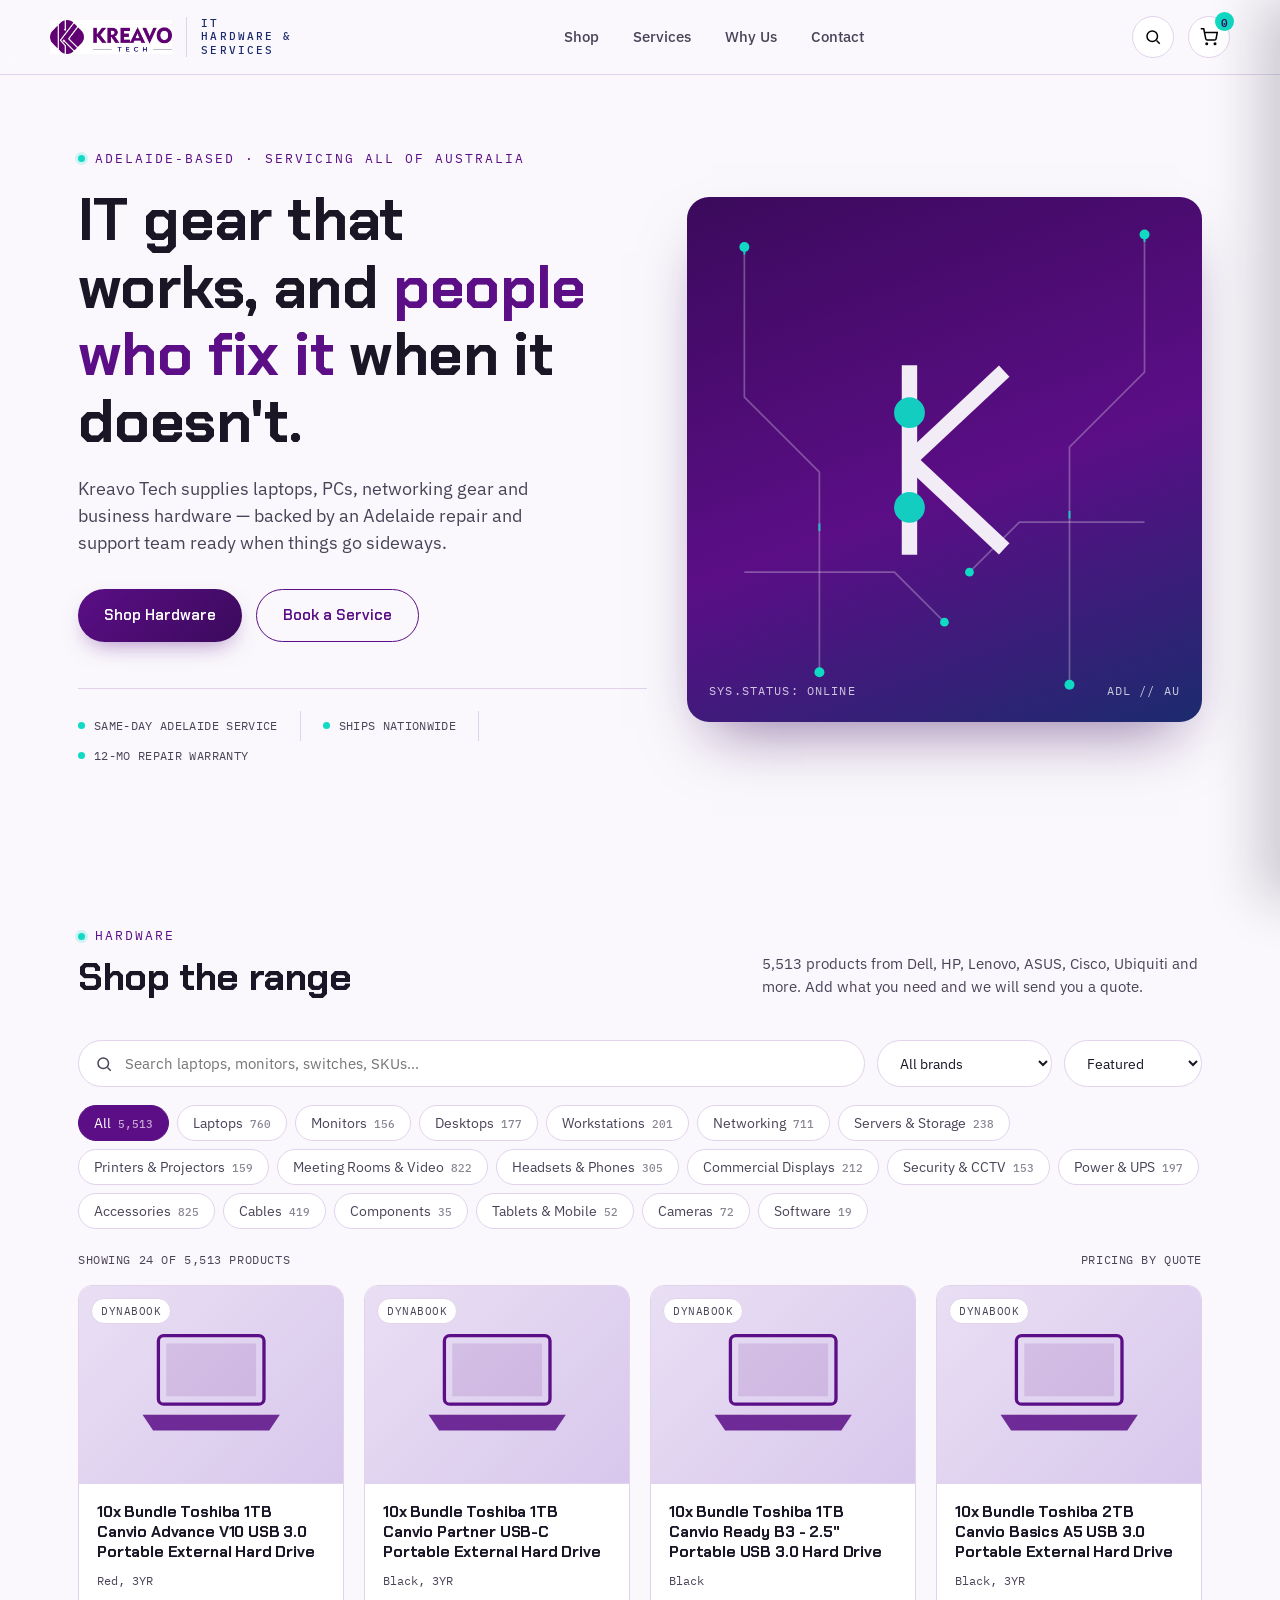
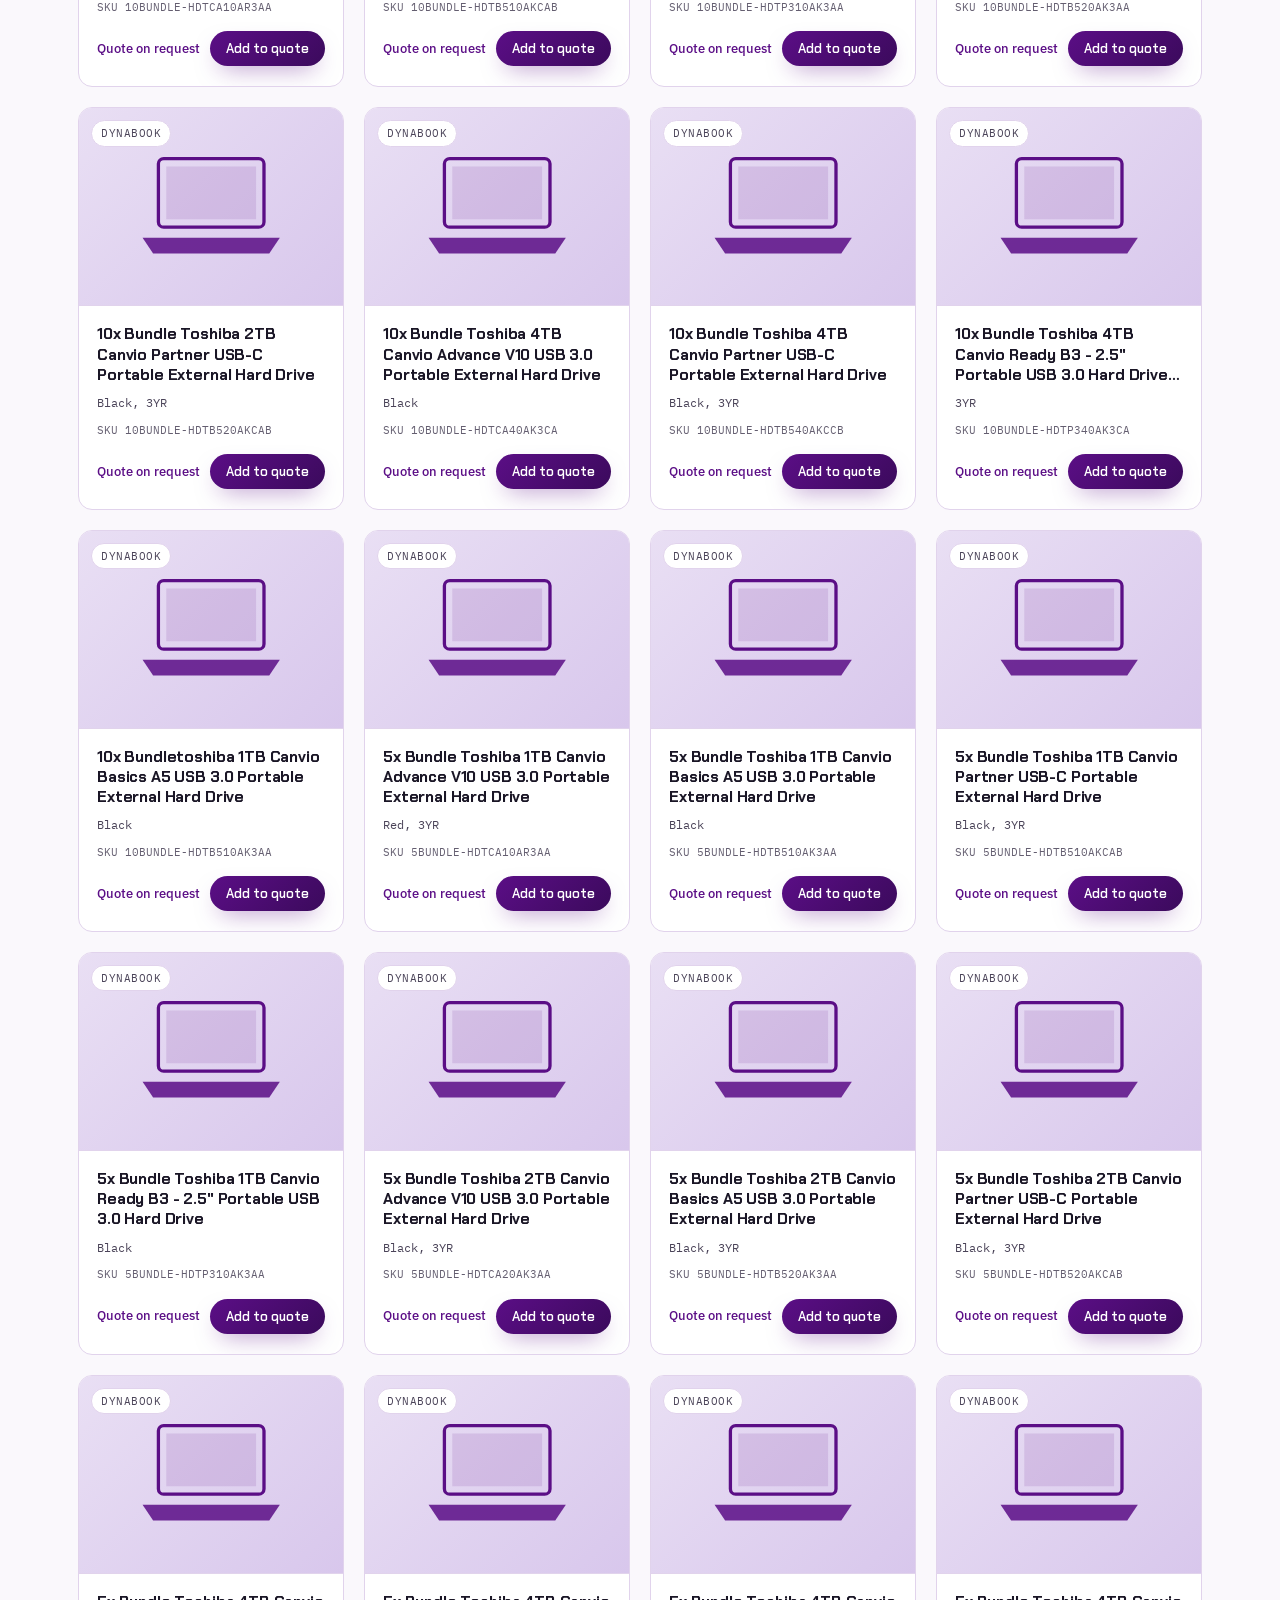
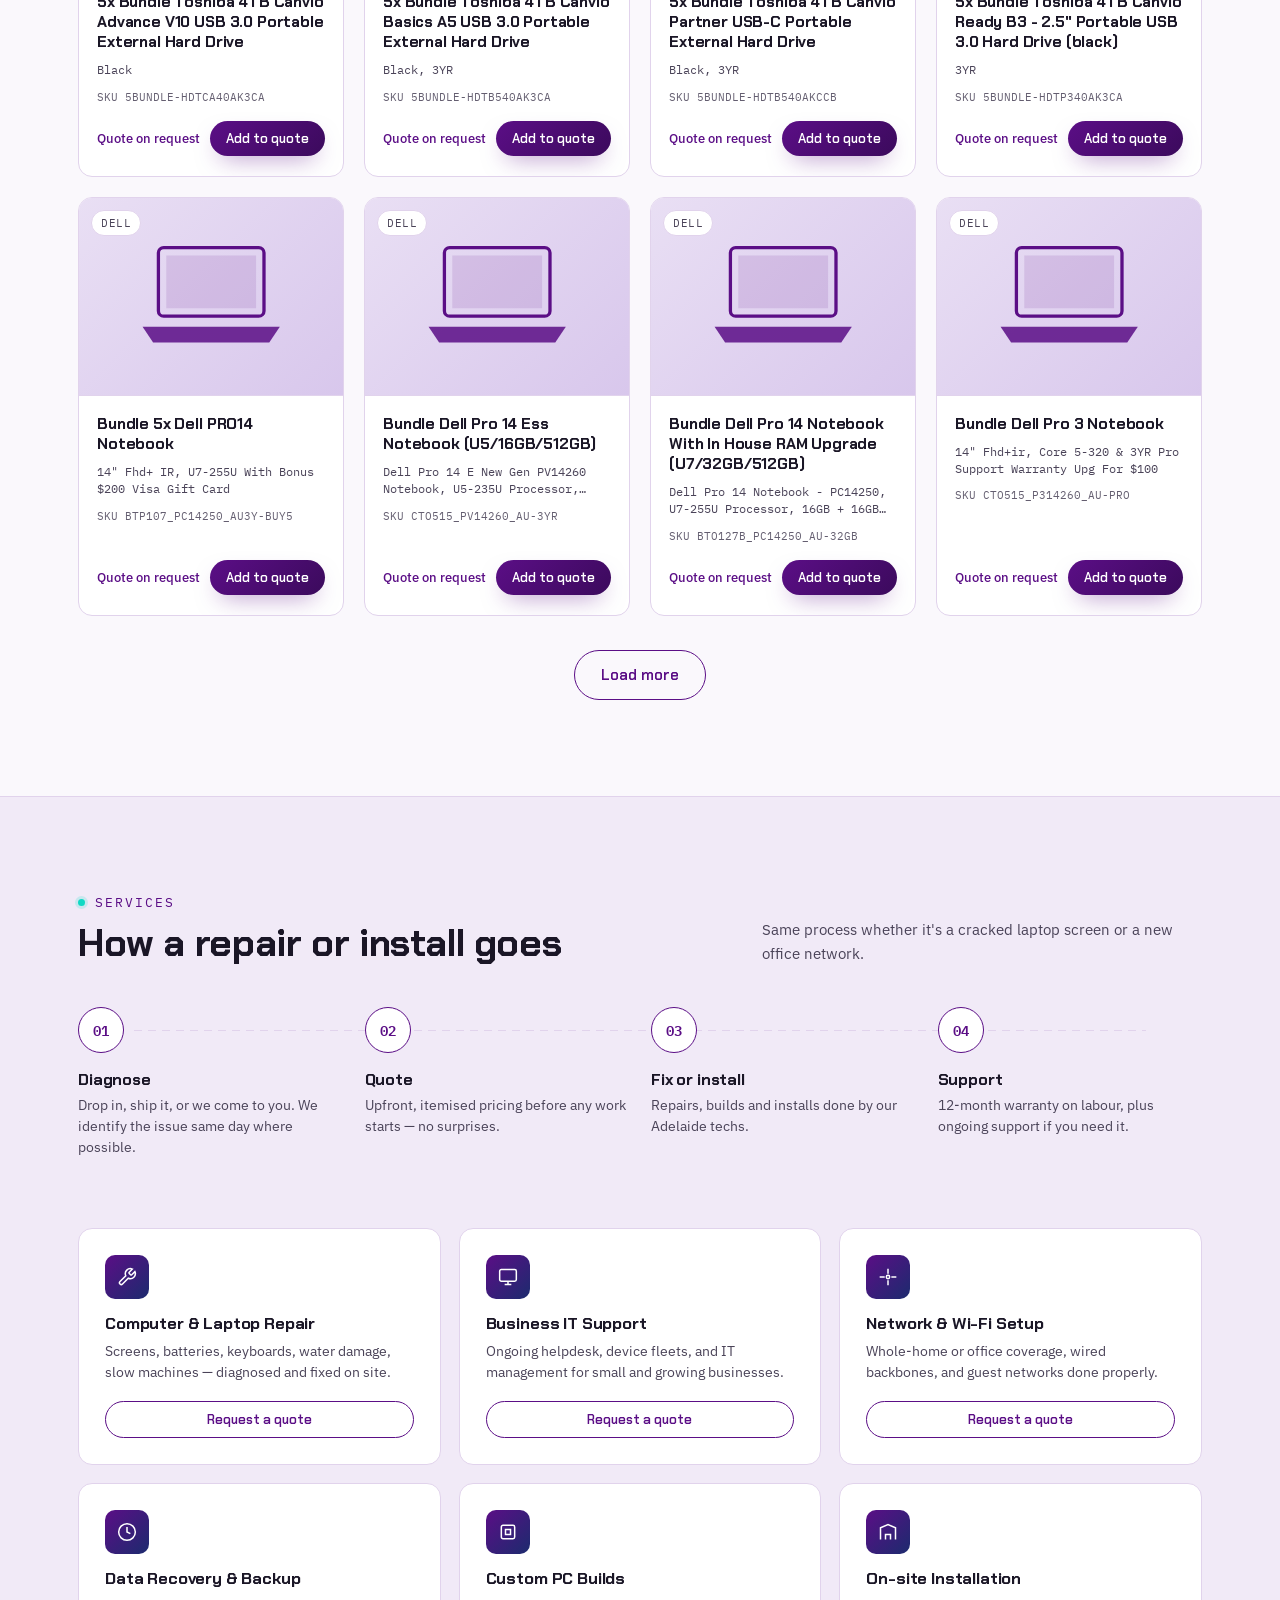
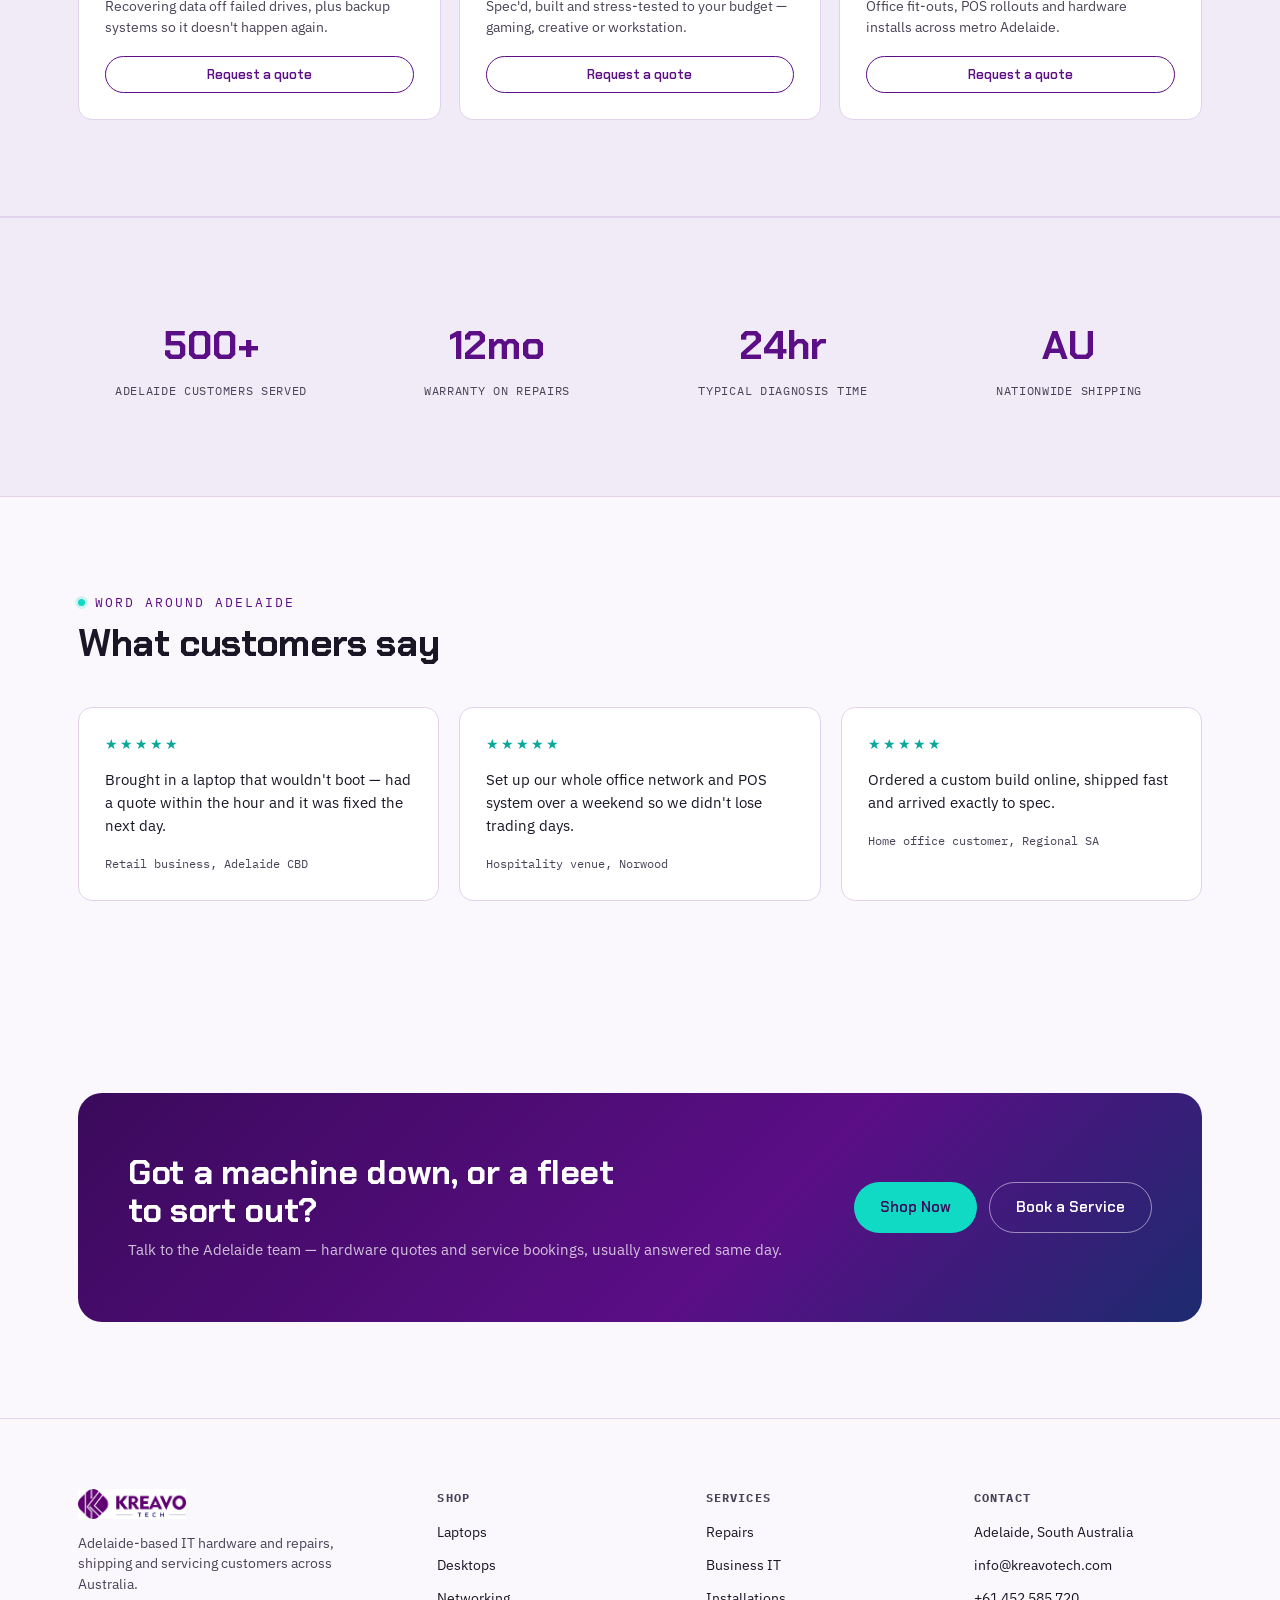
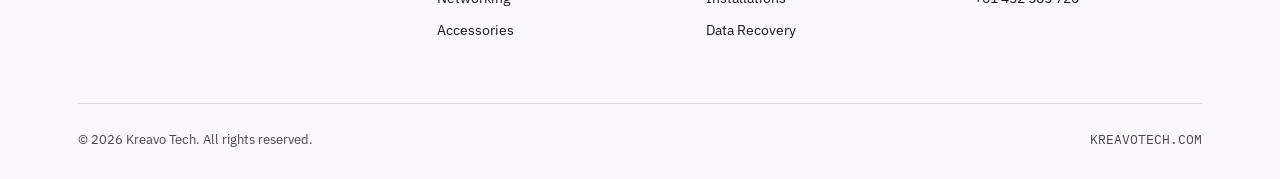
==== commit 261df9f6: "Add files via upload" ====
--- a/index.html
+++ b/index.html
@@ -80,9 +80,10 @@
     border-bottom: 1px solid var(--line);
   }
   .nav{ display:flex; align-items:center; justify-content:space-between; padding: 16px 0; }
-  .brand{ display:flex; align-items:center; gap:10px; }
-  .brand-word{ font-family:'Chakra Petch',sans-serif; font-weight:700; font-size:19px; letter-spacing:.01em; }
-  .brand-word span{ display:block; font-family:'IBM Plex Mono',monospace; font-weight:500; font-size:10.5px; letter-spacing:.24em; color: var(--navy); margin-top:1px; }
+  .brand{ display:flex; align-items:center; gap:14px; }
+  .brand-logo{ height:34px; width:auto; }
+  .brand-tag{ font-family:'IBM Plex Mono',monospace; font-weight:500; font-size:10.5px; letter-spacing:.2em; color: var(--navy); padding-left:14px; border-left:1px solid var(--line); line-height:1.3; max-width:110px; }
+  @media(max-width:560px){ .brand-tag{ display:none; } }
   .navlinks{ display:flex; gap:34px; align-items:center; }
   .navlinks a{ font-size:14.5px; font-weight:500; color: var(--ink-soft); transition:color .15s; position:relative; }
   .navlinks a:hover{ color: var(--purple); }
@@ -290,6 +291,31 @@
     section{ padding:64px 0; }
     .cta-banner{ padding:40px 26px; }
   }
+  /* ---------- SHOP CATALOGUE ---------- */
+  .shop-tools{ display:flex; gap:12px; flex-wrap:wrap; margin-bottom:18px; }
+  .search-box{ flex:1 1 300px; position:relative; }
+  .search-box input{ width:100%; padding:13px 18px 13px 46px; border:1.5px solid var(--line); border-radius:999px; font-family:'IBM Plex Sans',sans-serif; font-size:14.5px; background:#fff; }
+  .search-box input:focus{ outline:2px solid var(--purple-soft); outline-offset:1px; border-color:var(--purple); }
+  .search-box svg{ position:absolute; left:17px; top:50%; transform:translateY(-50%); color: var(--ink-soft); }
+  .sel{ padding:12px 18px; border:1.5px solid var(--line); border-radius:999px; background:#fff; font-family:'IBM Plex Sans',sans-serif; font-size:14px; color: var(--ink); max-width:100%; }
+  .chips{ display:flex; gap:8px; flex-wrap:wrap; margin-bottom:22px; }
+  .chip{ border:1.5px solid var(--line); background:#fff; border-radius:999px; padding:8px 15px; font-family:'IBM Plex Sans',sans-serif; font-size:13.5px; cursor:pointer; color: var(--ink-soft); transition: all .15s; }
+  .chip b{ font-family:'IBM Plex Mono',monospace; font-weight:500; font-size:11px; margin-left:7px; opacity:.65; }
+  .chip:hover{ border-color: var(--purple); color: var(--purple); }
+  .chip.on{ background: var(--purple); border-color: var(--purple); color:#fff; }
+  .result-bar{ display:flex; justify-content:space-between; gap:12px; flex-wrap:wrap; font-family:'IBM Plex Mono',monospace; font-size:11.5px; color: var(--ink-soft); margin-bottom:16px; text-transform:uppercase; letter-spacing:.05em; }
+  @media(min-width:1000px){ .prod-grid{ grid-template-columns: repeat(4,1fr); } }
+  .prod-media{ overflow:hidden; }
+  .prod-media .ph{ position:absolute; inset:0; display:flex; align-items:center; justify-content:center; }
+  .prod-media img{ position:absolute; inset:0; width:100%; height:100%; object-fit:contain; background:#fff; }
+  .prod-name{ font-size:14.5px; line-height:1.3; display:-webkit-box; -webkit-line-clamp:3; -webkit-box-orient:vertical; overflow:hidden; }
+  .prod-spec{ display:-webkit-box; -webkit-line-clamp:2; -webkit-box-orient:vertical; overflow:hidden; line-height:1.45; }
+  .sku{ font-family:'IBM Plex Mono',monospace; font-size:10.5px; color: var(--ink-soft); opacity:.85; word-break:break-all; }
+  .badge-t{ position:absolute; top:12px; right:12px; z-index:2; background: var(--cyan); color: var(--purple-deep); font-family:'IBM Plex Mono',monospace; font-size:10px; font-weight:600; padding:4px 9px; border-radius:999px; text-transform:uppercase; letter-spacing:.05em; }
+  .prod-tag{ z-index:2; }
+  .price small{ display:block; font-size:10px; font-weight:400; color: var(--ink-soft); letter-spacing:.04em; }
+  .more-wrap{ text-align:center; margin-top:34px; }
+  .no-results{ padding:70px 0; text-align:center; color: var(--ink-soft); grid-column:1/-1; }
   :focus-visible{ outline: 2.5px solid var(--purple); outline-offset:2px; }
 </style>
 </head>
@@ -298,13 +324,8 @@
 <header>
   <div class="wrap nav">
     <a href="#top" class="brand">
-      <svg width="34" height="34" viewBox="0 0 40 40" fill="none">
-        <path d="M20 2C10 2 2 10 2 20C2 30 10 38 20 38C24 38 27.5 36.8 30 34.8L20 20L30 5.2C27.5 3.2 24 2 20 2Z" fill="#5B0E86"/>
-        <path d="M14 4V36" stroke="#FAF8FC" stroke-width="2"/>
-        <circle cx="14" cy="12" r="2" fill="#10D9C4"/>
-        <circle cx="14" cy="28" r="2" fill="#10D9C4"/>
-      </svg>
-      <div class="brand-word">KREAVO TECH<span>IT HARDWARE &amp; SERVICES</span></div>
+      <img class="brand-logo" src="[data-uri]" alt="Kreavo Tech">
+      <span class="brand-tag">IT HARDWARE &amp; SERVICES</span>
     </a>
     <nav class="navlinks">
       <a href="#shop">Shop</a>
@@ -316,7 +337,7 @@
       <button class="icon-btn" title="Search" aria-label="Search">
         <svg width="18" height="18" viewBox="0 0 24 24" fill="none" stroke="currentColor" stroke-width="2"><circle cx="11" cy="11" r="7"/><path d="M21 21l-4.3-4.3"/></svg>
       </button>
-      <button class="icon-btn" id="cartBtn" title="Cart" aria-label="Open cart" onclick="openCart()">
+      <button class="icon-btn" id="cartBtn" title="Quote list" aria-label="Open quote list" onclick="openCart()">
         <svg width="18" height="18" viewBox="0 0 24 24" fill="none" stroke="currentColor" stroke-width="2"><circle cx="9" cy="21" r="1"/><circle cx="20" cy="21" r="1"/><path d="M1 1h4l2.68 13.39a2 2 0 0 0 2 1.61h9.72a2 2 0 0 0 2-1.61L23 6H6"/></svg>
         <span class="cart-badge" id="cartBadge">0</span>
       </button>
@@ -375,59 +396,27 @@
       <div class="sec-head">
         <div>
           <div class="eyebrow">Hardware</div>
-          <h2>Shop by category</h2>
-        </div>
-        <p>New and business-grade gear, sourced and checked before it ships. Local pickup available in Adelaide.</p>
-      </div>
-
-      <div class="cat-grid">
-        <div class="cat-card">
-          <div class="cat-ico"><svg width="20" height="20" viewBox="0 0 24 24" fill="none" stroke="currentColor" stroke-width="1.8"><rect x="3" y="4" width="18" height="12" rx="1.5"/><path d="M2 20h20"/></svg></div>
-          <h4>Laptops &amp; Notebooks</h4>
-          <p>Business, creative and everyday laptops from trusted brands.</p>
-          <div class="go">Browse range →</div>
-        </div>
-        <div class="cat-card">
-          <div class="cat-ico"><svg width="20" height="20" viewBox="0 0 24 24" fill="none" stroke="currentColor" stroke-width="1.8"><rect x="4" y="3" width="16" height="12" rx="1.5"/><path d="M9 21h6M12 15v6"/></svg></div>
-          <h4>Desktops &amp; Workstations</h4>
-          <p>Pre-built and custom PCs for work, home and studio.</p>
-          <div class="go">Browse range →</div>
-        </div>
-        <div class="cat-card">
-          <div class="cat-ico"><svg width="20" height="20" viewBox="0 0 24 24" fill="none" stroke="currentColor" stroke-width="1.8"><rect x="4" y="4" width="16" height="16" rx="2"/><rect x="9" y="9" width="6" height="6"/></svg></div>
-          <h4>Components &amp; Upgrades</h4>
-          <p>RAM, storage, GPUs and parts to keep existing gear going.</p>
-          <div class="go">Browse range →</div>
-        </div>
-        <div class="cat-card">
-          <div class="cat-ico"><svg width="20" height="20" viewBox="0 0 24 24" fill="none" stroke="currentColor" stroke-width="1.8"><circle cx="12" cy="12" r="2"/><path d="M12 2v6M12 16v6M2 12h6M16 12h6"/></svg></div>
-          <h4>Networking &amp; Wi-Fi</h4>
-          <p>Routers, switches and mesh systems for home or office.</p>
-          <div class="go">Browse range →</div>
-        </div>
-        <div class="cat-card">
-          <div class="cat-ico"><svg width="20" height="20" viewBox="0 0 24 24" fill="none" stroke="currentColor" stroke-width="1.8"><rect x="2" y="7" width="20" height="13" rx="1.5"/><path d="M8 21h8M9 3l3 4 3-4"/></svg></div>
-          <h4>Peripherals &amp; Accessories</h4>
-          <p>Monitors, keyboards, docks, cables — the everyday essentials.</p>
-          <div class="go">Browse range →</div>
-        </div>
-        <div class="cat-card">
-          <div class="cat-ico"><svg width="20" height="20" viewBox="0 0 24 24" fill="none" stroke="currentColor" stroke-width="1.8"><path d="M3 21V7l9-4 9 4v14"/><path d="M9 21v-6h6v6"/></svg></div>
-          <h4>Business &amp; POS</h4>
-          <p>Point-of-sale, office fleets and bulk supply, quoted direct.</p>
-          <div class="go">Browse range →</div>
-        </div>
-      </div>
-
-      <div class="sec-head">
-        <div>
-          <div class="eyebrow">In stock</div>
-          <h2>Featured products</h2>
-        </div>
-        <p>A snapshot of what's moving. Full catalogue and stock levels live once the shop connects to inventory.</p>
-      </div>
-
+          <h2>Shop the range</h2>
+        </div>
+        <p id="shopIntro">Business and consumer IT hardware from the brands you know. Add what you need and we will send you a quote.</p>
+      </div>
+
+      <div class="shop-tools">
+        <div class="search-box">
+          <svg width="18" height="18" viewBox="0 0 24 24" fill="none" stroke="currentColor" stroke-width="2"><circle cx="11" cy="11" r="7"/><path d="M21 21l-4.3-4.3"/></svg>
+          <input id="q" type="search" placeholder="Search laptops, monitors, switches, SKUs…" oninput="onSearch()" aria-label="Search products">
+        </div>
+        <select class="sel" id="brandSel" onchange="onFilter()" aria-label="Filter by brand"><option value="">All brands</option></select>
+        <select class="sel" id="sortSel" onchange="onFilter()" aria-label="Sort products">
+          <option value="featured">Featured</option>
+          <option value="name">Name: A to Z</option>
+        </select>
+      </div>
+
+      <div class="chips" id="chips"></div>
+      <div class="result-bar"><span id="resultCount"></span><span>Pricing by quote</span></div>
       <div class="prod-grid" id="prodGrid"></div>
+      <div class="more-wrap"><button class="btn btn-outline" id="moreBtn" onclick="showMore()">Load more</button></div>
     </div>
   </section>
 
@@ -552,21 +541,15 @@
   <div class="wrap">
     <div class="foot-grid">
       <div class="foot-brand">
-        <div class="brand">
-          <svg width="30" height="30" viewBox="0 0 40 40" fill="none">
-            <path d="M20 2C10 2 2 10 2 20C2 30 10 38 20 38C24 38 27.5 36.8 30 34.8L20 20L30 5.2C27.5 3.2 24 2 20 2Z" fill="#5B0E86"/>
-            <path d="M14 4V36" stroke="#FAF8FC" stroke-width="2"/>
-          </svg>
-          <div class="brand-word">KREAVO TECH</div>
-        </div>
+        <div class="brand"><img class="brand-logo" style="height:30px;" src="[data-uri]" alt="Kreavo Tech"></div>
         <p>Adelaide-based IT hardware and repairs, shipping and servicing customers across Australia.</p>
       </div>
       <div class="foot-col">
         <h5>Shop</h5>
-        <a href="#shop">Laptops</a>
-        <a href="#shop">Desktops</a>
-        <a href="#shop">Networking</a>
-        <a href="#shop">Accessories</a>
+        <a href="#shop" onclick="goCat('Laptops')">Laptops</a>
+        <a href="#shop" onclick="goCat('Desktops')">Desktops</a>
+        <a href="#shop" onclick="goCat('Networking')">Networking</a>
+        <a href="#shop" onclick="goCat('Accessories')">Accessories</a>
       </div>
       <div class="foot-col">
         <h5>Services</h5>
@@ -578,8 +561,8 @@
       <div class="foot-col">
         <h5>Contact</h5>
         <a href="#">Adelaide, South Australia</a>
-        <a href="#">hello@kreavotech.com</a>
-        <a href="#">(08) 0000 0000</a>
+        <a href="mailto:info@kreavotech.com">info@kreavotech.com</a>
+        <a href="tel:+61452585720">+61 452 585 720</a>
       </div>
     </div>
     <div class="foot-bottom">
@@ -593,13 +576,13 @@
 <div class="overlay" id="overlay" onclick="closeAll()"></div>
 <div class="drawer" id="cartDrawer">
   <div class="drawer-head">
-    <h3>Your Cart</h3>
+    <h3>Your Quote List</h3>
     <button class="drawer-close" onclick="closeAll()">✕</button>
   </div>
   <div class="cart-items" id="cartItems"></div>
   <div class="drawer-foot">
-    <div class="subtotal-row"><span>Subtotal</span><span id="cartSubtotal">$0.00</span></div>
-    <button class="btn btn-primary btn-block" onclick="checkout()">Checkout</button>
+    <div id="quoteItemsNote" style="font-family:'IBM Plex Mono',monospace;font-size:12px;color:var(--ink-soft);margin-bottom:14px;"></div>
+    <button class="btn btn-primary btn-block" onclick="checkout()">Request quote</button>
   </div>
 </div>
 
@@ -627,141 +610,190 @@
   </form>
 </div>
 
-<!-- CHECKOUT MODAL -->
+<!-- QUOTE LIST MODAL -->
 <div class="modal" id="checkoutModal">
   <button class="modal-close" onclick="closeAll()">✕</button>
-  <h3>Checkout</h3>
-  <p class="sub">This is a design prototype — connect a payment gateway (e.g. Stripe or PayPal) here when the shop goes live.</p>
-  <div class="field"><label>Delivery address</label><input type="text" placeholder="Street, suburb, postcode"></div>
-  <div class="field"><label>Email</label><input type="email" placeholder="you@email.com"></div>
-  <div class="subtotal-row" style="border-top:1px solid var(--line); padding-top:14px;"><span>Order total</span><span id="checkoutTotal">$0.00</span></div>
-  <button class="btn btn-primary btn-block" onclick="closeAll(); showToast('Prototype checkout — payment gateway not yet connected');">Place order</button>
+  <h3>Request your quote</h3>
+  <p class="sub">We'll reply with pricing for everything in your quote list. This prototype doesn't send emails yet; connect a form service when you go live.</p>
+  <form onsubmit="submitItemQuote(event)">
+    <div class="field"><label>Full name</label><input type="text" required></div>
+    <div class="field"><label>Email or phone</label><input type="text" required></div>
+    <div class="field"><label>Business name (optional)</label><input type="text"></div>
+    <div class="field"><label>Notes</label><textarea rows="3" placeholder="Quantities, delivery location, timeframe..."></textarea></div>
+    <button type="submit" class="btn btn-primary btn-block">Send quote request</button>
+  </form>
 </div>
 
 <div class="toast" id="toast"><span class="dot"></span><span id="toastMsg"></span></div>
 
 <script>
-  const products = [
-    { id:1, name:"Kreavo Swift 14 Laptop", tag:"Laptop", spec:"i5 · 16GB · 512GB SSD", price:1249 },
-    { id:2, name:"Kreavo Office Desktop", tag:"Desktop", spec:"Ryzen 5 · 16GB · 1TB", price:999 },
-    { id:3, name:"Mesh Wi-Fi 6 3-Pack", tag:"Networking", spec:"Whole-home coverage", price:279 },
-    { id:4, name:"27\\" QHD Monitor", tag:"Peripheral", spec:"144Hz · IPS panel", price:389 },
-    { id:5, name:"NVMe 1TB SSD", tag:"Component", spec:"Gen4 · 7000MB/s", price:129 },
-    { id:6, name:"8-Port Managed Switch", tag:"Networking", spec:"Gigabit · rack mount", price:159 },
-  ];
-
-  const icons = {
-    Laptop: '<svg width="34" height="34" viewBox="0 0 24 24" fill="none" stroke="currentColor" stroke-width="1.5"><rect x="3" y="4" width="18" height="12" rx="1.5"/><path d="M2 20h20"/></svg>',
-    Desktop: '<svg width="34" height="34" viewBox="0 0 24 24" fill="none" stroke="currentColor" stroke-width="1.5"><rect x="4" y="3" width="16" height="12" rx="1.5"/><path d="M9 21h6M12 15v6"/></svg>',
-    Networking: '<svg width="34" height="34" viewBox="0 0 24 24" fill="none" stroke="currentColor" stroke-width="1.5"><circle cx="12" cy="12" r="2"/><path d="M12 2v6M12 16v6M2 12h6M16 12h6"/></svg>',
-    Peripheral: '<svg width="34" height="34" viewBox="0 0 24 24" fill="none" stroke="currentColor" stroke-width="1.5"><rect x="2" y="7" width="20" height="13" rx="1.5"/><path d="M8 21h8"/></svg>',
-    Component: '<svg width="34" height="34" viewBox="0 0 24 24" fill="none" stroke="currentColor" stroke-width="1.5"><rect x="4" y="4" width="16" height="16" rx="2"/><rect x="9" y="9" width="6" height="6"/></svg>',
+  // ====== SHOP SETTINGS (edit these) ======
+  const PHOTO_BASE = '';   // set to 'img/' to load product photos from img/<SKU>.jpg (falls back to illustration)
+  const PAGE = 24;         // products shown per "Load more"
+  // ========================================
+
+  const DATA = {"cats":["Accessories","Cables","Cameras","Commercial Displays","Components","Desktops","Headsets & Phones","Laptops","Meeting Rooms & Video","Monitors","Networking","Power & UPS","Printers & Projectors","Security & CCTV","Servers & Storage","Software","Tablets & Mobile","Workstations"],"brands":["APC","ASUS","Barco","Belkin","Cisco","Cisco Meraki","Commbox","Comsol","Cooler Master","D-Link","Dell","Dynabook","Epson","Extreme Networks","H3C","HID","HP","HP Poly","HPE","HPE Aruba","Huddly","Insta360","Jabra","Kensington","Kyocera","LG","Lenovo","Logitech","Microsoft","NVIDIA","Netgear","Network Cable","Philips","PowerShield","QNAP","Ruckus","Ruijie Reyee","SMART","STM","Samsung","Seagate","Sharp","Shure","SonicWall","StarTech","TP-Link","Targus","Ubiquiti","Yealink"],"rows":[["SRT5KRMXLI-EBM-LG","APC Bundle: SMART UPS SRT5KRMXLI + External Battery Module + LG 55\" UHD SMART TV","APC Smart-Ups, Smart-Ups (srt Series), 5kVA Rackmount 3U, Extended Runtime, Smartconnect Port, USB, LCD",0,11,""],["SRT5KRMXLI-LG","APC Bundle: SMART UPS SRT5KRMXLI + LG 50\" UHD SMART TV","APC Smart-Ups, Smart-Ups (srt Series), 5kVA Rackmount 3U, Extended Runtime, Smartconnect Port, USB, LCD",0,11,""],["SRTG15KXLI","APC Smart-Ups On-Line","APC On-Line UPS, APC Smart-Ups (srtg Series), 15kVA Tower/rack 4U, Hardwire 5-WIRE + 3-WIRE, Network Card Integrated",0,11,""],["SC450RMI1U","APC SMART UPS","APC SMART UPS (sc Series), 450VA Tower/rack 1U Convertible, 4x Iec C13 Outlets, Line-Interactive, AVR, Alarm, 2 Year Factory Warranty",0,11,""],["DE-SMX1000I","Demo APC SMART UPS (smx) 1000VA","IEC(8), Ext BATT(0/10), SMART Slot, LCD, 2U Rack/twr, 3YR",0,11,"Demo"],["DE-SBP16KP","Demo APC (SBP16KP) Service Bypass Panel- 200/208/240V;100100AMBB; Hardwire","Input/output",0,11,"Demo"],["SUVTOPT103","APC (SUVTOPT103) Smart-Ups Vt Subfeed Distribution 400V","(2) CEE-32 32A & (3) Iec 309 - 16",0,11,""],["PPS730-AZ","APC Schneider (PPS730-AZ) Offgrid Portable Power Station 730","738WH Li-Ion, 2 AU, Sinewave",0,11,""],["CP12036LI","APC (CP12036LI) Back-Ups Connect 12V","36W, Li-Ion, Mini Network UPS",0,11,""],["BGM2200-AZ","APC (BGM2200) Back-Ups Pro 2200VA/1320W","Tower, 230V, 6X Iec, Rgb, Arctic (white)",0,11,""],["BX750MI-AZ","APC Back-Ups (bx) 750VA","230V, AVR, 2 Year Wty",0,11,""],["BX950MI-AZ","APC Back-Ups (bx) 950VA","230V, AVR, 2 Year Wty",0,11,""],["BX1600MI-AZ","APC Back-Ups (bx) 1600VA","230V, AVR, 2 Year Wty",0,11,""],["BK650-AS","APC Standby Back-Ups (cs)","650VA, IEC(4), USB, Serial, 2YR Wty",0,11,""],["BR900MI","APC (BR900MI) Back-Ups Pro (br)","900VA, IEC(6), AVR, LCD Monitoring, 2YR Wty",0,11,""],["BR1200SI","APC (BR1200SI) Back-Ups Pro (BR)1200VA","SINEWAVE,8 Outlets, AVR, LCD, Interface",0,11,""],["SMC1000I-2UC","APC SMART UPS (sc)","1000VA, 230V, LCD, 2U Rack With SMART Connect - 2YR Wty",0,11,""],["SMC1000IC","APC SMART UPS (smc)","1000VA, IEC(8), USB, Serial, LCD, Tower, 2YR Wty",0,11,""],["SMC1500IC","APC SMART UPS (smc)","1500VA With Smartconnect, LCD, Tower - 2YR Wty",0,11,""],["SMC1500I-2UC-LG","APC Bundle: SMART UPS (1500VA) SMC1500I-2UC + LG 24\" FHD Monitor","",0,11,""],["SMC2000I-LG","APC Bundle: SMART UPS (2000VA) SMC2000I + LG 24\" FHD Monitor","",0,11,""],["SMC2000I-2U","APC SMART UPS (smc)","2000VA, IEC(6), USB, Serial, LCD, 2U Rack, 2YR Wty",0,11,""],["SMC2000I-2U-LG","APC Bundle: SMART UPS (2000VA) SMC2000I-2U + LG 24\" FHD Monitor","",0,11,""],["SMC3000I","APC SMART UPS (smc)","3000VA, IEC(8), USB, Serial, LCD, TOWER15AMP, 2YR Wty",0,11,""],["SMC3000I-LG","APC Bundle: SMART UPS (3000VA) SMC3000I + LG 24\" FHD Monitor","",0,11,""],["SMC3000RMI2U","APC SMART UPS (smc)","3000VA, IEC(8), USB, Serial, LCD, 2U Rack, 2YR Wty",0,11,""],["SMC3000RMI2U-LG","APC Bundle: SMART UPS (3000VA) SMC3000RMI2U + LG 24\" FHD Monitor","",0,11,""],["SMT750IC","APC SMART Ups(smt) 750VA","IEC(6), USB, Serial, SMART Slot, Lcd,twr, SMART CONNECT-3Y Wty",0,11,""],["SMT750RMI2UC","APC SMART Ups(smt) 750VA","IEC(4), USB, Serial, SMART Slot, LCD, 2U R, SMART CONNECT-3Y Wty",0,11,""],["SMT1000IC","APC SMART UPS (smt)","SMART Connect 1000VA, 3YR Wty",0,11,""],["SMT1000RMI2UC","APC SMART UPS (smt)","1000VA, 230V, LCD, Rm 2U With SMART Connect - 3YR Wty",0,11,""],["SMT1000RMI2UC-LG","APC Bundle: SMART UPS (1000VA) SMT1000RMI2UC + LG 24\" FHD Monitor","",0,11,""],["SMT1500IC","APC SMART UPS (smt)","1500VA, 230V, LCD, Tower With SMART Slot - 3YR Wty",0,11,""],["SMT1500RMI1U","APC SMART UPS (smt)","1500VA, IEC(4), USB, Serial, SMART Slot, LCD, 1U Rack, 3YR Wty",0,11,""],["SMT1500RMI1U-LG","APC Bundle: SMART UPS (1500VA) SMT1500RMI1U + LG 24\" FHD Monitor","",0,11,""],["SMT1500RMI2UC","APC (SMT1500RMI2UC) APC Smart-Ups 1500VA LCD Rm 2U 230V W/ SMART Connect","",0,11,""],["SMT1500RMI2UC-LG","APC Bundle: SMART UPS (1500VA) SMT1500RMI2UC + LG 24\" FHD Monitor","",0,11,""],["SMT1500RMI2UNC-LG","APC Bundle: SMART UPS (1500VA) SMT1500RMI2UNC + LG 24\" FHD Monitor","",0,11,""],["SMT2200IC-LG","APC Bundle: SMART UPS (2200VA) SMT2200IC + LG 24\" FHD Monitor","",0,11,""],["SMT2200RMI2UC","APC SMART Ups(smt) 2200VA","IEC(8), USB, Serial, SMART Slot, LCD, 2U R,smart CONNECT-3Y Wty",0,11,""],["SMT2200RMI2UC-LG","APC Bundle: SMART UPS (2200VA) SMT2200RMI2UC + LG 24\" FHD Monitor","",0,11,""],["SMT3000IC","APC SMART Ups(smt) 3000VA","IEC(8), USB, Serial, SMART Slot, Lcd,twr, SMART CONNECT-3Y Wty",0,11,""],["SMT3000IC-LG","APC Bundle: SMART UPS (3000VA) SMT3000IC + LG 24\" FHD Monitor","",0,11,""],["SMT3000RMI2UC","APC SMART Ups(smt) 3000VA","IEC(8), USB, Serial, SMART Slot, LCD, 2U R,smart CONNECT-3Y Wty",0,11,""],["SMT3000RMI2UC-AP9641","APC Bundle: APC UPS (3000VA) SMT3000RMI2UC + AP9641 Network Card","",0,11,""],["SMT3000RMI2UC-LG","APC Bundle: SMART UPS (3000VA) SMT3000RMI2UC + LG 24\" FHD Monitor","",0,11,""],["SMX750I","APC SMART UPS (smx)","750VA, IEC(8), Ext BATT(0/10), SMART Slot, LCD, 2U Rack/twr, 3YR",0,11,""],["SMX1000I","APC SMART UPS (smx)","1000VA, IEC(8), Ext BATT(0/10), SMART Slot, LCD, 2U Rack/twr, 3YR",0,11,""],["SMX1500RMI2U","APC SMART UPS (smx)","1500VA, IEC(8), Ext BATT(0/5), SMART Slot, LCD, 2U Rack/twr, 3YR",0,11,""],["SMX1500RMI2U-LG","APC Bundle: SMART UPS (1500VA) SMX1500RMI2U + LG 24\" FHD Monitor","",0,11,""],["SMX1500RMI2UNC","APC SMART UPS (smx)","1500VA, IEC(8), Ext BATT(0/5), Network, LCD, 2U Rack/twr, 3YR",0,11,""],["SMX1500RMI2UNC-LG","APC Bundle: SMART UPS (1500VA) SMX1500RMI2UNC + LG 24\" FHD Monitor","",0,11,""],["SMX2200RMHV2U","APC SMART UPS (smx)","2200VA, IEC(8), Ext BATT(0/10), SMART Slot, LCD, 2U Rack/twr, 3YR",0,11,""],["SMX3000HV","APC Smart-Ups (smx)","3000VA, IEC(8), Ext BATT(0/10), SMART Slot, LCD, 4U Rack/twr, 3YR",0,11,""],["SMX3000RMHV2U","APC SMART UPS (smx)","3000VA, IEC(8), Ext BATT(0/10), SMART Slot, LCD, 2U Rack/twr, 3YR",0,11,""],["SMX3000RMHV2UNC","APC Smart-Ups (smx)","3000VA, IEC(8), Ext BATT(0/10), Network, LCD, 2U Rack/twr, 3YR",0,11,""],["SMX3000RMHV2UNC-LG","APC Bundle: SMART UPS (3000VA) SMX3000RMHV2UNC + LG 24\" FHD Monitor","",0,11,""],["SRT1500RMXLI-NC","APC Smart-Ups (srt)","1500VA, Rm 230V, Nc, 3YR Wty",0,11,""],["SRT1500RMXLI-NC-LG","APC Bundle: Smart-Ups (1500VA) SRT1500RMXLI-NC + LG 24\" FHD Monitor","",0,11,""],["SRT2200RMXLI-NC","APC Smart-Ups (srt)","2200VA, IEC(8), Network, LCD, 2U Rack, 3YR",0,11,""],["SRT3000RMXLI","APC Smart-Ups (srt)","3000VA, IEC(8), SMART Slot, LCD, 2U Rack/twr, 3YR",0,11,""],["SRT3000XLI-RAILKIT","APC Smart-Ups (srt)","3000VA, IEC(8), SMART Slot, LCD, Twr, 3YR + Railkit",0,11,""],["SRT3000RMXLI-NC","APC Smart-Ups (srt)","3000VA, IEC(8), Network, LCD, 2U Rack/twr, 3YR",0,11,""],["SRT5KRMXLI","APC Smart-Ups (srt)","5000VA, IEC(10), Network, LCD, 3U Rack/twr, 3YR",0,11,""],["SRT5KXLI-RAILKIT","APC Smart-Ups (srt) SRT5KXLI + SRTRK2 Rail Kit","",0,11,""],["SRT6KRMXLI","APC Smart-Ups (srt)","6000VA, IEC(10), Network, LCD, 4U Rack/twr, 3YR",0,11,""],["SRT8KRMXLI","APC Smart-Ups (srt)","8000VA, IEC(10), Network, LCD, 6U Rack/twr,electrician Install Req'd",0,11,""],["SRT10KRMXLI","APC Smart-Ups (srt)","10K VA, IEC(10), Network, LCD, 6U Rack/twr, 3YR",0,11,""],["SMV1000CAI","APC Easy UPS (smv)","1000VA,IEC(6), USB, LCD, Tower, 2YR Wty",0,11,""],["SMV2000CAI","APC Easy UPS (smv)","2000VA,IEC(6), USB, LCD, Tower, 2YR Wty",0,11,""],["SMV3000CAI","APC Easy UPS (smv)","3000VA,IEC(6), USB, LCD, Tower, 2YR Wty",0,11,""],["SRV2KIL-E","APC Easy UPS Online (srv)","2000VA, 230V, Tower, With Ext. R/time Battery Pack",0,11,""],["SRV2KRI-E","APC Easy Online UPS (srv)","2000VA, 230V, Rack Mount, IEC(4), LCD, SMART Slot, 2YR Wty",0,11,""],["SRV2KRILRK-E","APC Easy UPS Online (srv)","2000VA, 230V, Rack Mount, Ext. R/time With Rail Kit",0,11,""],["SRV2KRIRK-E","APC Easy UPS Online (srv)","2000VA, 230V, Rack Mount, With Rail Kit",0,11,""],["SRV3KIL-E","APC Easy UPS Online (srv)","3000VA, 230V, Tower With Ext. R/time Battery Pack",0,11,""],["SRV3KRI-E","APC Easy Online UPS (srv)","3000VA, 230V, Rack Mount, IEC(6), LCD, SMART Slot, 2YR Wty",0,11,""],["SRV3KRILRK-E","APC Easy UPS Online (srv)","3000VA, 230V, Rack Mount, Ext. R/time With Rail Kit",0,11,""],["SRV3KRIRK-E","APC Easy UPS Online (srv)","3000VA, 230V, Rack Mount, With Rail Kit",0,11,""],["SRV6KRIL","SRV6KRIL - APC Easy UPS Sr V Rm 6000VA 230V With External Battery Pack","",0,11,""],["SRV6KRILRK","APC Easy UPS Sr V Rm 6000VA 230V With External Battery Pack","With Rail Kit",0,11,""],["SCL500RMI1UNC","APC Smart-Ups C Lithium Ion","Short Depth 500VA, 230V With Network Card, 5 Year Wty",0,11,""],["SCL500RMI1UNC-LG","APC Bundle: APC Smart-Ups (500VA) SCL500RMI1UNC + LG 24\" FHD Monitor","",0,11,""],["SMTL750RMI2UC","APC Smart-Ups Lithium Ion","750VA, Short Depth, 230V, Smartconnect, 5YR Wty",0,11,""],["SMTL1000RMI2UC","APC Smart-Ups Lithium Ion","1000VA, Short Depth, 230V, Smartconnect, 5YR Wty",0,11,""],["SRTL1000RMXLI","APC (SRTL1000RMXLI) Smart-Ups Srt Li-Ion 1000VA Rm 230V","5YR Wty",0,11,""],["SRTL1000RMXLI-NC","APC (SRTL1000RMXLI-NC) Smart-Ups Srt Li-Ion 1000VA Rm 230V Network Card","5YR Wty",0,11,""],["SRTL2200RMXLI-NC","APC (SRTL2200RMXLI-NC) Smart-Ups Srt Li-Ion 2200VA Rm 230V Network Card","5YR Wty",0,11,""],["SRTL2K2RM1UINC","APC (SRTL2K2RM1UINC) Smart-Ups Ultra","2200VA 230V 1U, Network Card, 5YR Wty",0,11,""],["SRTL3KRM1UIC","APC (SRTL3KRM1UIC) Smart-Ups Ultra Lithium Ion","3KVA, 1U, 230V, Smartconnect, 5YR Wty",0,11,""],["AR3100","APC Netshelter Sx 42U 600MM Wide X 1070MM Deep Enclosure W Sides Black","",0,11,""],["AR3140","APC (AR3140) Netshelter Sx 42U 750MM Wide X 1070MM Deep Networking Enclosure","W Sides",0,11,""],["AR3150","APC Netshelter Sx 42U 750MM Wide X 1070MM Deep Enclosure W Sides Black","",0,11,""],["AR3340","APC (AR3340) Netshelter Sx 42U 750MM Wide X 1200MM Deep Networking Enclosure","W Sides",0,11,""],["AP9640","UPS Network Mgmt Card With Powerchute Network Shutdown","",0,11,""],["AP9641","UPS Network Mgmt Card With Powerchute Network & Environmental Mntrg Shutdown","",0,11,""],["AP9335T","APC Temperature Sensor","",0,11,""],["AP9335TH","APC Temperature & Humidity Sensor","",0,11,""],["AP6015A","APC (AP6015A) Rack Pdu","Basic, 0U/1U, 120-240V/15A, 220-240V/10A, (8) C13",0,11,""],["AP8858","APC Metered Vertical Pdu","230V, 16A, 3.3KW, C13(18), C19(2), IEC-320, 2YR",0,11,""],["AP8853","APC Metered Vertical Pdu","230V, 32A, 7.4KW, C13(36), C19(6), IEC-309, 2YR",0,11,""],["AP7920B","APC Switched 1U Rack Pdu 12A/208V","10A/230V, (8)C13, 2YR",0,11,""],["AP7921B","APC Switched 1U Rack Pdu","16A, 208/230V, (8) C13, 2YR",0,11,""],["AP8659","APC (AP8659) Rack Pdu 2G","Mtrd Outlt W Swtcng, Zerou, 20A/208V, 16A/230V, (21)C13 & (3)C19",0,11,""],["SMX48RMBP2U","APC Smart-Ups External Battery (smx Series)","48V (for SMX750I, 1000VA, 1500VA)",0,11,""],["SMX120BP","APC Smart-Ups External Battery (smx Series)","120V (for SMX2000RM, 1000VA)",0,11,""],["SMX120RMBP2U","APC Smart-Ups External Battery (smx Series)","120V (for Rack SMX2200RMHV2U & SMX3000RMHV2U)",0,11,""],["SRT96RMBP","APC Smart-Ups External Battery (srt Series)","96V (for SRT3000XLI/RMXLI/RMXLI-NC)",0,11,""],["SRT192RMBP","APC Smart-Ups Ext. Battery","(srt Series), 192V (for 5KVA & 6KVA) Rm Battery Pack, 2Y Wty",0,11,""],["SRT192RMBP2","APC Smart-Ups External Battery (srt Series)","192V (for SRT8KRMXLI & SRT10KRMXLI)",0,11,""],["SRTL180RM2UBP","APC (SRTL180RM2UBP) Smart-Ups Ultra On-Line Lithium Ion Xbp 180V 2U Rack/tower","",0,11,""],["APCRBC115","APC (APCRBC115) Replacement Battery Cartridge #115","",0,11,""],["APCRBC133","APC (APCRBC133) Replacement Battery Cartridge #133","",0,11,""],["APCRBC140","APC (APCRBC140) Replacement Battery Cartridge #140","",0,11,""],["APCRBC152","APC (APCRBC152) Replacementbattery Cartridge #152","",0,11,""],["RNUC15CRHU5079C3-CORD","ASUS Fully Configured Ready To Ship!","ASUS Nuc Mini PC Solution, Intel® Core U5-225H, 16GB DDR5 RAM, 1TB M.2 NVMe SSD, Windows 11 Pro",1,5,""],["GX10-GG0053BN","ASUS Ascent GX10","Compact Desktop AI Supercomputer, powered by the NVIDIA® Grace Blackwell Superchip GB10, ASUS ASCENT GX10 (GB10 SPARK), PC, 128GB LPDDR5X, 2TB, HDMI,, WIFI7, DGX OS, 1YR",1,5,""],["BNUC13BRFA200B00I","ASUS Mini PC Solution (fanless)","Fanless Mini PC Durability, Intel® Atom® x7211E, DDR5, 64GB Emmc, M.2 (0/2), Fanless,",1,5,""],["NUC15CRHI5-W11P","ASUS Nuc 15 Pro With Windows 11 Pro","Purchase NUC15CRH C5-210 Barebone, With Windows 11 Pro OEM, And Save $25EX",1,5,""],["DE-RNUC14RVHI300004I","Demo ASUS Nuc 14 Pro Tall Mini PC Kit","C3-100U DDR5(0/2) M.2(0/2) Wl 3YR Rtb",1,5,"Demo"],["NUC15CRKC5-W11P","Save $25EX When You Purchase NUC15CRK C5-210H With Windows 11 Pro OEM","",1,5,""],["NUC15CRKU5-W11P","Save $25EX When You Purchase NUC15CRK U5-225H With Windows 11 Pro OEM","",1,5,""],["NUC15CRKC7-W11P","Save $25EX When You Purchase NUC15CRK C7-240 With Windows 11 Pro OEM","",1,5,""],["NUC15CRHU7-W11P","Save $25EX When You Purchase NUC15CRH U7-255H With Windows 11 Pro OEM","",1,5,""],["RNUC15CRHU5-24","ASUS Nuc U5-225H","16GB, 1TB SSD, W11P And Get A 24\" ASUS LCD VA249QGS For $50EX",1,5,""],["RNUC15CRKU7-24","ASUS Nuc U7-255H","16GB, 512GB SSD, W11P And Get A 24\" ASUS LCD VA249QGS For $50EX",1,5,""],["RNUC16WCKC5-24","ASUS Nuc C5-320H","16GB, 1TB SSD, W11P And Get A 24\" ASUS LCD VA249QGS For $50EX",1,5,""],["RNUC16GDKU5-24","ASUS Nuc U5-325H","16GB, 512GB SSD, W11P And Get A 24\" ASUS LCD VA249QGS For $50EX",1,5,""],["RNUC16GDKU7-24","ASUS Nuc U7-356H","16GB, 512GB, W11P And Get A 24\" ASUS LCD VA249QGS For $50EX",1,5,""],["RNUC15CRKU5073C0-CORD","ASUS Nuc 15 Pro Slim Mini PC","U5-225H, 16GB (1/2), 512GB SSD, Wl, W11P, 3YR NBD",1,5,""],["RNUC15CRKU7073C0-CORD","ASUS Nuc 15 Pro Slim Mini PC","U7-255H, 16GB (1/2), 512GB SSD, Wl, W11P, 3YR NBD",1,5,""],["RNUC16WCKC50-CORD","ASUS Nuc 16 Slim Mini PC","C5-320, 16GB (1/2), 1TB SSD, Wl, W11P, 3YR NBD",1,5,""],["RNUC16GDKU56-CORD","ASUS Nuc 16 Slim Mini PC","U5-325, 16GB (2/2), 512GB SSD, Wl, W11P, 3YR NBD",1,5,""],["RNUC16GDKU76-CORD","ASUS Nuc 16 Slim Mini PC","U7-336H, 16GB (2/2), 512GB SSD, Wl, W11P, 3YR NBD",1,5,""],["RNUC13L3HV500000I","ASUS Nuc 13 Pro Tall Mini PC","i5-1350P, DDR4(0/2), M.2(0/2), 2.5\"(0/1), Wl, Vpro, No Cord",1,5,""],["BNUC15CRHI500004","ASUS Nuc 15 Pro Tall Mini PC Kit","C5-120U, DDR5(0/2), M.2(0/2), Wl, 3YR Rtb",1,5,""],["NUC15HI-C5-16-500","ASUS Nuc 15 Pro Tall Mini PC","C5-120U, 16GB(2/2), 500GB SSD, Wl, W11P, 3YR NBD",1,5,""],["NUC15HI-C5-16-1TB","ASUS Nuc 15 Pro Tall Mini PC","C5-120U, 16GB(2/2), 1TB SSD, Wl, W11P, 3YR NBD",1,5,""],["NUC15H-U7-16-500","ASUS Nuc 15 Pro Tall Mini PC","U7-255H, 16GB, 500GB SSD, Wl, W11P, 3YR NBD",1,5,""],["NUC15H-U7-16-1TB","ASUS Nuc 15 Pro Tall Mini PC","U7-255H, 16GB, 1TB SSD, Wl, W11P, 3YR NBD",1,5,""],["NUC14K-N150-8-500","ASUS Nuc 14 Essential Slim PC N150","8GB(1/1), 500GB SSD, Wl , W11P, 3YR Rtb",1,5,""],["NUC14K-N150-16-500","ASUS Nuc 14 Essential Slim Mini PC N150","16GB(1/1), 500GB SSD, Wl, W11P, 3YR NBD",1,5,""],["NUC15K-C5-16-1TB","ASUS Nuc 15 Pro Slim Mini PC","C5-210H, 16GB(2/2), 1TB SSD, Wl, W11P, 3YR NBD",1,5,""],["RNUC15CRKU500004","ASUS Nuc 15 Pro Slim Mini PC Kit","U5-225H, DDR5(0/2), M.2(0/1), Wl, 3YR Rtb",1,5,""],["NUC15K-U5-16-500","ASUS Nuc 15 Pro Slim Mini PC","U5-225H, 16GB(2/2), 500GB SSD, Wl, W11P, 3YR NBD",1,5,""],["NUC15K-U5-16-1TB","ASUS Nuc 15 Pro Slim Mini PC","U5-225H, 16GB(2/2), 1TB SSD, Wl, W11P, 3YR NBD",1,5,""],["RNUC15CRKC700004","ASUS Nuc 15 Pro Slim Mini PC Kit","C7-240H, DDR5(0/2), M.2(0/2) , Wl, 3YR Rtb",1,5,""],["NUC15K-C7-16-500","ASUS Nuc 15 Pro Slim Mini PC","C7-240H, 16GB(2/2), 500GB SSD, Wl, W11P, 3YR NBD",1,5,""],["NUC15K-C7-16-1TB","ASUS Nuc 15 Pro Slim Mini PC","C7-240H, 16GB(2/2), 1TB SSD, Wl, W11P, 3YR NBD",1,5,""],["NUC15K-U7-16-500","ASUS Nuc 15 Pro Slim Mini PC","U7-255H, 16GB(2/2), 500GB SSD, Wl, W11P, 3YR NBD",1,5,""],["NUC15K-U7-16-1TB","ASUS Nuc 15 Pro Slim Mini PC","U7-255H, 16GB(1/2), 1TB SSD, Wl, W11P, 3YR NBD",1,5,""],["RNUC15CRSU700004","ASUS Nuc 15 Pro+ Slim Mini PC Kit","U7-255H, DDR5(0/2), M.2(0/1), Wl, Silver, 3YR Rtb",1,5,""],["RNUC16GDKU560004","ASUS Nuc 16 Pro Slim Mini PC Kit","U5-325, DDR5(0/2), M. 2(0/2), Wl, 3YR Rtb",1,5,""],["RNUC16K-U5-16-500","ASUS Nuc 16 Pro Slim Mini PC","U5-325, 16GB(2/2), 500GB SSD, Wl, W11P, 3YR Wty",1,5,""],["RNUC16K-U5-16-1TB","ASUS Nuc 16 Pro Slim Mini PC","U5-325, 16GB(2/2), 1TB SSD, Wl, W11P, 3YR Wty",1,5,""],["RNUC16GDKU760004","ASUS Nuc 16 Pro Slim Mini PC Kit","U7-356H, DDR5(0/2), M. 2(0/1), Wl, 3YR Rtb",1,5,""],["RNUC16K-U7-16-1TB","ASUS Nuc 16 Pro Slim Mini PC","U7-356H, 16GB(2/2), 1TB SSD, Wl, W11P, 3YR Wty",1,5,""],["RNUC16G-X7-32-1TB","ASUS Nuc 16 Pro Slim Mini PC","X7-358H, 32GB, 1TB SSD, Wl, W11P, 3YR Wty",1,5,""],["RNUC16GDKW96C004","ASUS Nuc 16 Pro Slim Mini PC Kit","X9-378H, 32GB, M.2(0/2), Wl, 3YR Rtb",1,5,""],["RNUC16G-X9-32-1TB","ASUS Nuc 16 Pro Slim Mini PC","X9-378H, 32GB, 1TB SSD, Wl, W11P, 3YR Wty",1,5,""],["BNUC13BRFA400B00IW","ASUS Nuc 13 Rugged PC","X7425E,DDR5(0/1), 64GB Emmc, M.2(0/2 ), No Wl,no Cord, Fanless, 3YR",1,5,""],["GX10-QSFP-CABLE","ASUS QSFP112 400G 0.4M Dac Cable For Ascent GX10","1YR",1,0,""],["AD5S560016G-S","Adata 16GB DDR5 Notebook Memory","5600MHz, Sodimm, Life Wty",1,5,""],["NUCIOALA0RV","ASUS Nuc 14 Pro 2ND LAN Card Accessory For NUC14RVH 1YR","",1,0,""],["CB-PS-172","C5 (clover Leaf) Power Cable","0.5M (for Nuc 11/12/13/14/15 Series)",1,0,""],["IEC-C5-0.5","Comsol 50CM Power Cable 3PIN AU Male To C5 Female (clover Leaf) Suits","NUC.7/8/10/11 Pa/tn",1,0,""],["CACHEVAULT-3108-2G","ASUS Cache Vault Accessory Fit For Pike II3108-8i/16PD/2G","Pike Ii 3108-8i/240PD/2G",1,0,""],["ASEW3NBD-NUC3000","ASUS Nuc PC BUILD<$3000-HARDWARE Onsite Wty 3YRS NBD <25KM From Capital By","Computergate",1,0,""],["DDS-NUC-HWI","ASUS Nuc Hardware Assembly + Image","",1,0,""],["DDS-NUC-HWOS","ASUS Nuc Hardware Assembly + Os Install (please Advise Os Version)","",1,0,""],["MKT03","ASUS MKT03 Mounting Kit","ASUS MKT03 mini-PC Mounting Kit - VESA, VESA 100x100mm compatible.",1,0,""],["PA32QCV","ASUS ProArt 6K PA32QCV","ASUS Pro Art 6K Monitor, 32\" IPS UHD, 75HZ, USB-C, RJ45, Tilt, Pivot, H/adj, DP, HDMI, USB-C",1,9,""],["VA249QGS","ASUS Business VA27EQSB","Business Monitor, 24\" IPS, Full Hd, Frameless, 120Hz, HDMI, DP, VGA, Low Blue Light, 3 Year Warranty",1,9,""],["MB16ACV","ASUS Zen Screen MB16ACV","Portable Monitor, 15.6\" IPS, Full Hd Portable, 60Hz, 5MS, USB-C DP Alt, 3 Year Warranty",1,9,""],["DE-PA248CNV","Demo Box Damage ASUS 24\"(16:10) IPS WUXGA LED 5MS","75HZ, USB-C 90W, DP(2), HDMI, H/adj, 3Y",1,9,"Demo"],["DE-VG27AQ5A","Demo ASUS 27\" (16:9) IPS QHD LED","0.3MS, 210HZ (oc), DP, HDMI(2) HDR10, Tilt, Spkr, 3YR",1,9,"Demo"],["DE-XG27UCG","Demo Box Damage ASUS 27\" (16:9) Dual Mode UHD160/FHD320","1MS, USB-C 15W, DP, HDMI, 3YR",1,9,"Demo"],["VA249QGS-MKT03","Get MKT03 Nuc Mounting Bracket For $5ex When You Purchase ASUS VA249QGS H/adj","24 LCD",1,0,""],["VA279QGS-MKT03","Get MKT03 Nuc Mounting Bracket For $5ex When You Purchase ASUS VA279QGS H/adj","27 LCD",1,0,""],["VA27AQSE","ASUS 27\" (16:9) IPS QHD LED","1MS, 75Hz, DP, HDMI, VESA, Tilt, H/adj, 3YR",1,9,""],["BE27ACGN","ASUS 27\" (16:9) IPS FHD LED","5MS, 120Hz, DP(2), HDMI, USB-C, 95W Pd, RJ45, Spkr, H/adj, 3Y",1,9,""],["PA248QFV","ASUS 24\" (16:10) IPS WUXGA LED","5MS, 100Hz, DP, HDMI, USB(4), H/adj, 3YR Wty",1,9,""],["PA248CRV","ASUS 24\" (16:10) IPS WUXGA LED","5MS, 75Hz, USB-C, 96W Pd, DP, HDMI(2), USB(3), H/adj, 3YR",1,9,""],["PA27UCGE","ASUS 27\" (16:9) IPS UHD LED","1MS, 160Hz, USB-C, 96W Pd, DP, HDMI, USB(2), H/adj, 3YR",1,9,""],["PA27UCDMR","ASUS 27\" (16:9) Qd-Qhd UHD","0.1MS, 240Hz, USB-C, 96W Pw, DP(1), HDMI, USB(2), H/adj, 3YR",1,9,""],["PA27USD","ASUS 27\" (16:9) Qd-Oled UHD LED","0.1MS, 240Hz, USB-C, 96W Pd, DP, HDMI(2), USB, H/adj, 3YR",1,9,""],["MB16FC","ASUS 16\" (16:10) IPS FHD LED","Portable, 5MS, 75Hz, USB-C(2), Mini-Hdmi, 3YR",1,9,""],["VT229H","ASUS 22\" (16:9) IPS FHD LED","5MS, 60Hz, HDMI, VGA, VESA, Spkr, Touch, 3YR",1,9,""],["XG248QSG","ASUS 24\" (16:9) Super Tn","0.1MS, 610Hz, DP, HDMI(2), Tilt, H/adj, 3YR",1,9,""],["XG27ACDNG","ASUS 27\" (16:9) Qd-Oled QHD","0.03MS, 360Hz, DP, HDMI(2), USB-C, 90W Pd, H/adj, KVM, 3YR",1,9,""],["R9861613NAB2-HUDDLYC1","Barco AI Driven Bring Your Own Meeting Video Collaboration","Meet Without Boundaries With Huddly, Enable Wireless Present And Conferencing, With A Click Of A Button With Barco Clickshare, CX30. Interactive Features, 2 Screen Source",2,8,""],["BARCO-CX20G2-P50-B","Barco Intelligent Video Collaboration For Bring Your Own Meeting Rooms","Elevated Collaboration Across Every Video Platform, Barco Clickshare CX20 Enables Wireless, Present And Video Conferencing From Your, Own Compute Device. Jabra Panacast 5",2,8,""],["R9861632USB1","Barco Clickshare All In One Video Bar","Effortless Wirless Video Conferencing, Crystal Clear, High Quality Stereo Audio, 2 X 10W Full Duplex And Stereo Speakers, 6 Beamforming Mems Microphone, Advance Ai-Powere",2,8,""],["R9461811EU","Barco Build Your Room With Clickshare Hub - Microsoft Teams Room Certified","Modular Video Conferencing Room System, Enhance Your Hybrid Meeting Room With Barco, Barco Hub, Wireless Presentation 4K Content, Sharing With 1 Gen 5 Button,includes Tou",2,8,""],["BARCO-CX30G2-U30-B","Barco CX-30 GEN2 W/jabra U30 All In One USB Video Bar","SMALL[4.5M X 4.5M]",2,8,""],["R9461811EU-8800-239","Barco Clickshare MTR Hub Core Kit W/jabra U30 All In One Video Bar","Small ROOM[4M X 4.5M]",2,8,""],["R9861710EUB2-8800-239","Barco Clickshare MTR Hub Pro Kit W/jabra U30 All In One Video Bar","Small ROOM[4M X 4.5M]",2,8,""],["R9461811EU-8200-235-CBD75MR","Bonus 75\" Display W/barco MTR Hub Core Kit W/jabra P50 All In One Video Bar","Medium Room",2,8,""],["R9861710EUB2-8800-239-CBD43MR","Bonus 43\" Display W/barco MTR Hub Pro Kit W/jabra U30 All In One Video Bar","Small Room",2,8,""],["R9861710EUB2-8200-235-CBD75MR","Bonus 75\" Display W/barco MTR Hub Pro Kit W/jabra P50 All In One Video Bar","Medium Room",2,8,""],["R9861710EUB2-PS","Clickshare Hub Pro Base Unit Only W/2 Button Modular Vc System","W/100W PSU, 3YR Wnty",2,8,""],["R9461810EU","Barco Clickshare MTR Hub Pro Kit W/2 Button USB Touch Control+ Wireless Present","3YR Wty",2,8,""],["BARCOPRO-HUB-SML-U30-MOBILE","Barco Clickshare Core Pro+smart 65\" Interactive+jabra U30+MOTORISED","Trolley-Small Room",2,8,""],["BARCOCOREHUB-MED-P50-MOBILE","Barco Clickshare Core Hub+smart 65\" Interactive+jabra P50+MOTORISED","Trolley-Medium Room",2,8,""],["BARCOPRO-HUB-MED-P50-MOBILE","Barco Clickshare Core Hub+smart 65\" Interactive+jabra P50+MOTORISED","Trolley-Medium Room",2,8,""],["R9861720","Clickshare 10\" Touch Control Panel Screen For The Barco Hub Pro And Core","10M USB Cable",2,8,""],["B563235K","Clickshare Hub Power Supply 100W","",2,8,""],["B563236K","Clickshare Hub Power Supply 180W","",2,8,""],["R9861700T01","Clickshare Button GEN5 Tray","Holds 2 Buttons",2,8,""],["R9861711EUB1-GX165G-V4","Clickshare Hub Core Base Unit W/100W PSU And SMART GX165G-V4 Interactive","Display Bundle",2,8,""],["R9861710EUB2-8200-235","Barco Clickshare MTR Hub Pro Kit W/jabra Panacast 50 BYOD Video Bar","Medium ROOM[4.5MX6M]",2,8,""],["R9461811EU-HUDDLYC1","Barco Clickshare Hub Core Kit W/ 1 Button + Huddly C1 Al In One AI 4K Video","Bar - Sml/med",2,8,""],["R9461811EU-HUDDLYL1-LRG","Barco Clickshare Hub Core Kit W/ 1 Button + Huddly L1 AI Camera+shure Audio","For Large Room",2,8,""],["R9461810EU-HUDDLYL1-LRG","Barco Clickshare Hub Pro Kit W/ 1 Button + Huddly L1 AI Camera+shure Audio","For Large Room",2,8,""],["R9461811EU-960-001680","Barco Clickshare MTR Hub Core Kit W/logitech Meetup 2 Video Bar","Medium ROOM[4M X 6M]",2,8,""],["R9461811EU-960-001219","Barco Clickshare MTR Hub Core Kit W/logitech Ptz CAMERA(1)","SPEAKER(1),MIC(1),MED [5M X 7M]",2,8,""],["R9461811EU-SMARTVISION40","Barco Clickshare MTR Hub Core Kit W/yealink Smartvision 40 Video Bar","Medium ROOM[4M X 6M]",2,8,""],["R9861611NAB2","Barco Clickshare C-10 GEN2 Presentation Kit (base Unit + 2x USB-C Btn)","Up To 5YR Wty",2,8,""],["R9861500T01","Barco Clickshare Button Tray (holds 4 Buttons)","",2,8,""],["R9861600P01C","Barco Clickshare Button Tray & 2X USB-C Button Pack (only For C- And Cx-","Series Products)",2,8,""],["85Q49AA","HP Poly USB-C To USB-A Adapter","",2,8,""],["B573071K","Barco Spare Wall Mount Kit (plate/disc)","",2,8,""],["R9861612NAB1","Barco Clickshare CX-20 Conference Kit GEN2 (base Unit + 1 Button) Up To 5YR","Smartcare",2,8,""],["R9861600D01C","Barco Clickshare Gen 4 USB-C Button (only For C- & Cx- Series)","",2,8,""],["R9861581","Barco HDMI In To USB-C Convertor Kit","",2,8,""],["R9861633USB2","Barco Clickshare Bar Pro BYOD 4K Vc Bar (2 Dongle/buttons)","Dual Display Support, Med Room",2,8,""],["BARCO-CX20G2-U30-B","Barco CX-20 GEN2 W/jabra U30 All In One USB Video Bar","SMALL[4.5M X 4.5M]",2,8,""],["BARCO-CX30G2-P50-B","Barco CX-30 GEN2 W/jabra Panacast 50 BYOD All In One USB Video Bar","Medium Room [4.5M X 6M]",2,8,""],["BARCO-CX50G2-P50-B","Barco CX-50 GEN2 W/jabra Panacast 50 BYOD All In One USB Video Bar","Medium Room [4.5M X 6M]",2,8,""],["BARCO-CX30G2-SM40","Barco CX-30 GEN2 W/yealink Smartvision 40 All In One USB Video Bar","Medium ROOM[4M X 6M]",2,8,""],["BARCO-CX50G2-SM40","Barco CX-50 GEN2 W/yealink Smartvision 40 All In One USB Video Bar","Medium ROOM[4M X 6M]",2,8,""],["BARCO-CX20G2-IQ-75","Barco CX-20 GEN2 W/huddly Iq Camera+jabrea SPEAK2 75 Speaker/mic","Small ROOM[4.5M X 4.5]",2,8,""],["R9861622NAB2-HUDDLYC1","Barco Clickshare CX-50 Conference Setw/huddly C1 Video Bar - Small/medium Room","",2,8,""],["BARCO-CX30G2-MEETUP","Barco CX-30 GEN2 W//logitech Meetup Gen 1 All In One USB Video Bar","Medium ROOM[4M X 6M]",2,8,""],["BARCO-CX50G2-MEETUP","Barco CX-50 GEN2 W/logitech Meetup Gen 1 All In One USB Videeo Bar","Medium ROOM[4M X 6M]",2,8,""],["BARCO-CX20G2-MEETUP2","Barco CX-20 GEN2 W/logitech Meetup Gen 2 All In One USB Video Bar","Medium ROOM[4M X 6M]",2,8,""],["BARCO-CX30G2-MEETUP2","Barco CX-30 GEN2 W/logitech Meetup Gen 2 All In One USB Video Bar","Medium ROOM[4M X 6M]",2,8,""],["BARCO-CX50G2-MEETUP2","Barco CX-50 GEN2 W//logitech Meetup Gen 2 All In One USB Video Bar","Medium ROOM[4M X 6M]",2,8,""],["BARCO-CX30G2-RALLY","Barco Clickshare CX-30 GEN2 W/logitech Rally UHD Video Conferencing Kit","Med/large Room",2,8,""],["BARCO-CX50G2-RALLY","Barco Clickshare CX-50 GEN2 BYOD Vc Kit W/logitech Rally Ultra Vc Kit","Medium/large Room",2,8,""],["BARCO-CX20G2-RALLYMINI","Barco Clickshare CX-20 GEN2 W/logitech Rally Bar Mini 4K Android Video Bar","Small/med Room",2,8,""],["BARCO-CX30G2-RALLYMINI","Barco Clickshare CX-30 GEN2 W/logitech Rally Bar Mini 4K Android Video Bar","Small/med Room",2,8,""],["BARCO-CX50G2-RALLYMINI","Barco Clickshare CX-50 GEN2 BYOD Vc Kit W/logitech Rally Bar Mini Vc Bar","Small/med Room",2,8,""],["BARCO-CX20G2-RALLYBAR","Barco Clickshare CX-20 GEN2 W/logitech Rally Bar 4K Android Video Bar","Medium/large Room",2,8,""],["BARCO-CX50G2-RALLYBAR","Barco Clickshare CX-50 GEN2 W/logitech Rally Bar 4K Android Video Bar","Medium/large Room",2,8,""],["BARCO-CX20G2-RALLYPLUS","Barco CX-20 GEN2 W/logitech Rallyplus Kit","Ptz CAM(1),SPEAKER(2),MIC(2),LARGE ROOM[6M X10M]",2,8,""],["BARCO-CX30G2-RALLYPLUS","Barco CX-30 GEN2 W/logitech Rallyplus Kit","Ptz CAM(1),SPEAKER(2),MIC(2),LARGE ROOM[6M X10M]",2,8,""],["BARCO-CX50G2-RALLYPLUS","Barco CX-50 GEN2 W/logitech Rallyplus Kit","Ptz CAM(1),SPEAKER(2),MIC(2),LARGE ROOM[6M X10M]",2,8,""],["R9861605NA-NEATBAR2-SE.AU","Barco Clickshare C-5 Presentation Kit (base Unit Only) W/neat Bar Small/med","Room",2,8,""],["R9861611NAB1-NEATBAR2-SE.AU","Barco Clickshare C-10 GEN2 Presentation Kit (base Unit + 1x USB-C Btn)w/neat","Bar Small/med",2,8,""],["R9861612NAB1-NEATBAR2-SE.AU","Barco Clickshare CX-20 GEN2 W/neat Bar Small/med Room","",2,8,""],["R9861613NAB2-NEATBAR2-SE.AU","Barco Clickshare CX-30 GEN2 W/neat Bar Small/med Room","",2,8,""],["OVA023ZZ","Belkin Screen Protector For iPhone 12 Pro Max","Tempered Glass, Anti Microbial, Easy Tray",3,0,""],["OVG004ZZBK","Belkin Glass","APPLE,S7/SE/6/5/4,45MM,TG Bumper Am,black",3,0,""],["OVG004ZZCL","Belkin Glass","APPLE,S7/SE/6/5/4,45MM,TG Bumper Am,clear",3,0,""],["BPB020BTBK","Belkin Boostcharge 20K 65W Power Bank","3 Port Charge With Cable, Black",3,0,""],["BPB039FQBK","Belkin Ultracharge Pro 140W Laptop Power Bank 25K With Integrated Cable","Black",3,0,""],["INZ004TT1.2MBK","Belkin Connect USB4 Cable 240W + 20GBPS","",3,0,""],["CAB023FQ1MBK","Belkin Boostcharge USB-C To USB-C Pcr Cable 1M 60W","Black",3,0,""],["CAB025FQ1MBK","Belkin Boostcharge Pro Braided USB-C To USB-C Pcr Cable 1M 240W 2.0","Black",3,0,""],["CAB025FQ1MWH","Belkin Boostcharge Pro Braided USB-C To USB-C Pcr Cable 1M 240W 2.0","White",3,0,""],["AVC002BTBK","Belkin Belkin USB-C To HDMI + Charge Adapter","Black",3,0,""],["AVC018BTBK","Belkin USB-C To 4-PORT USB-C Hub","",3,0,""],["AVC021FQBK","Belkin USB-C 5-IN-1 Display Hub","",3,0,""],["AVC022FQSGY","Belkin Connect 5-PORT USB-C Hub With Dual USB-C Ports","",3,0,""],["INC013AUSGY","Belkin Thunderbolt 4 5-IN-1 Core Hub","",3,0,""],["INC015BTSGY-CZ","Belkin Connect Universal USB-C 8-IN-1 Dual Display Hub","",3,0,""],["INC024FQSGY","Belkin Connect 8-PORT USB-C Hub With 2.5GB Ethernet","Space Grey",3,0,""],["INC016AUBK","Belkin Connect USB-C Core Gan Power Adapter 100W","",3,0,""],["INZ005FQ1MBK","Belkin Connect Thunderbolt 5 Cable","1M",3,0,""],["BSV604AU2M","Belkin Surgeplus 6-OUTLET USB (2.4A) Surge Protector With 2M Cord","",3,0,""],["SRB004AU2M","Belkin 8-OUTLET Surge Protector With Dual Usbc 30W Pps","2M Cord",3,0,""],["SRB005AU2M","Belkin 4-OUTLET Surge Protector With Dual Usbc 30W Pps","2M Cord",3,0,""],["WCH023AUWH","Belkin Boostcharge Pro Retractable Gan Wall Charger 45W","White",3,0,""],["WCA011AUWH","Belkin Boostcharge USB-C Cubic Wall Charger 65W","",3,0,""],["WCB009AUWH","Belkin BOOSTCHARGE42W Dual USB-C Wall Charger With Pps","White",3,0,""],["WCH014BTWH-V3","Belkin Pd 140W Gan Wall Chag","Wht, With Uk+eu+us+au Plug",3,0,""],["WCH015AUWH","Belkin Boostcharge Pro 200W 4-PORT USB-C Gan Desktop Charger","",3,0,""],["WCH016AUWH","Belkin Boostcharge Pro 3-PORT Gan Wall Charger 100W","White",3,0,""],["WCH018AUWH","Belkin Boostcharge Pro 3-PORT Gan Wall Charger 70W","White",3,0,""],["WCH019AUWH","Belkin Boostcharge Pro Dual USB-C Gan Wall Charger 50W","",3,0,""],["CAB-SPWR-30CM-RF","CISCO - RF Catalyst 3750X&3850Stack PowerCable 30CM","Same Quality, Full Warranty",4,10,"Refurb"],["FPR1120-ASA-K9-RF","CISCO - RF Cisco Firepower 1120 ASA","Same Quality, Full Warranty, SMART Price",4,10,"Refurb"],["FPR1140-ASA-K9-RF","CISCO - RF Cisco Firepower 1140 ASA","Same Quality, Full Warranty, SMART Price",4,10,"Refurb"],["GLC-SX-MMD-RF","CISCO - RF 1000BASE-SX SFP Transceiver. Same Quality","full warranty, smart price",4,10,"Refurb"],["GLC-TE-RF","Cisco - Rf 1000BASE-TSFP Module","Same Quality, Full Warranty, SMART Price",4,10,"Refurb"],["PWR-66W-AC-RF","Cisco - Rf Power Supply 6 Wattac","Same Quality, Full Warrantt, SMART Price",4,10,"Refurb"],["PWR-C1-715WAC-P-RF","CISCO - RF 715W AC 80+ power supply","Same Quality, Full Warranty, SMART Price",4,10,"Refurb"],["SFP-10G-LR-S-RF","Cisco - 10GBASE-LR SFP Module","Enterprise-Class REMANUFACTURED",4,10,"Refurb"],["SFP-10G-SR-S-RF","Cisco - Rf 10GBASE-SR SFP Module","Same Quality, Full Warranty, SMART Price",4,10,"Refurb"],["SFP-10G-T-X-RF","Cisco - Rf 10GBASE-T SFP+ Same Quality","Full Warranty, SMART Price",4,10,"Refurb"],["SFP-25G-SR-S-RF","Cisco - Rf 25GBASE-SR SFP","Same Quality, Full Warranty, SMART Price",4,10,"Refurb"],["UCS-NVME4-1600D-RF","Cisco - Rf 1.6TB 2.5in U.2 P5620 NVME SSD","Same Quality, Full Warranty, Same Price",4,10,"Refurb"],["UCSC-MLOM-C25Q-04","Cisco Ucs Vic 1457 Quad Port 10/25G SFP28 Cna Mlom","",4,10,"Refurb"],["UCS-SD-64G-S=","64GB SD Card for UCS Servers","",4,10,"Refurb"],["CP-DSKCH-8821-BUN","Cisco 8821 Desktop Charger","Power Supply, AC Power Cord",4,10,"Refurb"],["CTS-MIC-CLNG-G2=","CISCO - Cisco Ceiling Microphone Gen 2 stand alone kit","",4,10,"Refurb"],["CAB-ACA=","CISCO - AAC Power Cord (Australia)","C13, As 3112, 2.5m",4,10,"Refurb"],["CBS350-8P-E-2G-AU","Cisco (CBS350-8P-E-2G-AU) CBS350 Managed 8-PORT GE","POE, Ext Ps, 2X1G Combo",4,10,"Refurb"],["C9200-STACK-KIT=","CISCO - Cisco Catalyst 9200 Stack Module","",4,10,"Refurb"],["CAB-SPWR-30CM=","CISCO - Catalyst Stack Power Cable 30 CM Spare","",4,10,"Refurb"],["PWR-C1-715WAC-P=","CISCO - 715W AC 80+ platinum Config 1 Power Supply Spare","",4,10,"Refurb"],["AIR-CAB002-D8-R=","CISCO - 8-Port Smart Antenna Connector to RP-TNC connectors","2ft",4,10,"Refurb"],["C9120AXI-Z","Cisco - C9120AX Internal 802.11ax 4x4:4 MIMO;IOT;BT5;mGig;USB;RHL","",4,10,"Refurb"],["C9200L-48P-4X-E","CISCO - Catalyst 9200L 48-port PoE+","4 x 10G, Network Essentials",4,10,"Refurb"],["GLC-SX-MMD=","CISCO - 1000BASE-SX SFP transceiver module","Mmf, 850nm, Dom",4,10,"Refurb"],["LIC-VMX-M-ENT-1Y","CISCO - Meraki vMX Enterprise License","Medium, 1 Year",5,10,""],["LIC-VMX-M-ENT-3Y","CISCO - Meraki vMX Enterprise License","Medium, 3 Year",5,10,""],["LIC-VMX-M-ENT-5Y","CISCO - Meraki vMX Enterprise License","Medium, 5 Year",5,10,""],["LIC-ENT-3YR","CISCO - Meraki MR Enterprise License","3YR",5,10,""],["LIC-ENT-7YR","CISCO - Meraki MR Enterprise License","7YR",5,10,""],["LIC-MX-SDW-XS-1Y","Cisco - Meraki Xs","1 year SD-WAN Plus Per Device License and Support",5,10,""],["LIC-MX-SDW-XS-5Y","Cisco - Meraki Xs","5 year SD-WAN Plus Per Device License and Support",5,10,""],["LIC-MX-SDW-S-5Y","CISCO - Meraki S","5 year SD-WAN Plus Per Device License and Support",5,10,""],["LIC-MX-SDW-M-1Y","CISCO - Meraki M","1 year SD-WAN Plus Per Device License and Support",5,10,""],["LIC-MX-SDW-M-3Y","CISCO - Meraki M","3 year SD-WAN Plus Per Device License and Support",5,10,""],["LIC-MX-SDW-XL-1Y","Cisco - Meraki Xl","1 year SD-WAN Plus Per Device License and Support",5,10,""],["LIC-MX-SDW-XL-3Y","Cisco - Meraki Xl","3 year SD-WAN Plus Per Device License and Support",5,10,""],["LIC-MX-SDW-XL-5Y","Cisco - Meraki Xl","5 year SD-WAN Plus Per Device License and Support",5,10,""],["UCS-NVME4-3840D-RF","Cisco - Rf 3.8TB NVME 1.2 Ucssame Quality","Full Warranty, SMART Price",4,10,"Refurb"],["SFP-10G-LR-S=","Cisco - 10GBASE-LR SFP Module","Enterprise-Class",4,10,""],["SFP-10G-SR=","Cisco - 10GBASE-SR SFP Module","",4,10,""],["C1300-24FP-4G","CISCO - Catalyst 1300 24-port GE","Full PoE, 4x1G SFP",4,10,""],["C1300-48P-4G","CISCO - Catalyst 1300 48-port GE","PoE, 4x1G SFP",4,10,""],["CS-T10-WM-L-K9=","CISCO - Cisco Room Navigator Wall Mount","First Light (White) - SPARE",4,8,""],["CS-T10-TS-L-K9=","CISCO - Cisco Room Navigator-Table Stand","First Light (White), SPARE",4,8,""],["CS-BARPRO-C-K9","CISCO - Cisco Room Bar Pro","Carbon Black",4,8,""],["CS-KIT-EQ-K9","CISCO - Cisco Room Kit EQ","Quad Cam, First Light",4,8,""],["CAB-CAT5E-8M=","CISCO - Ethernet CAT5E Round Cable - 8 meter - Gray - SPARE","",4,8,""],["CAB-MIC-EXT-J=","CISCO - Extension cable (9m/29ft) for Table Mic w/3.5mm Jack-SPARE","",4,8,""],["CAB-USBC-AC-9M=","CISCO - Active Optical Cable","USB-C 3.1, 9M long",4,8,""],["CS-CAM-PTZ4K=","CISCO - Pan-Tilt-Zoom 4K 20x Camera-SPARE","",4,8,""],["CS-MIC-TABLE-J=","CISCO - Cisco Table Microphone with Jack Plug SPARE","",4,8,""],["CS-PTZ4K-CLNGMNT=","CISCO - Bracket for ceiling mounting of PTZ 4K camera (Spare)","",4,8,""],["CAB-2HDMI-1.5M-GR=","Cisco - Cab 1.5m Grey HDMI 2.0","",4,8,""],["CS-CODEC-EQ-RCK=","CISCO - Rack ears for the Codec EQ - for mounting in rack","",4,8,""],["CP-6825-3PC-AU-K9=","CISCO - Cisco IP DECT 6825 Handset","MPP, AUS and New Zealand",4,8,""],["CP-6825-RGD-AU-K9=","CISCO - Cisco IP DECT 6825 Handset Ruggedized","AU and NZ",4,8,""],["CP-6871-3PCC-K9=","CISCO - Cisco 6871 Phone for MPP","Color",4,8,""],["CP-6901-CL-K9=","CISCO - Cisco UC Phone 6901","Charcoal, Slimline handset",4,8,""],["CP-7821-3PCC-K9=","CISCO - Cisco IP Phone 7821 with Multiplatform Phone firmware","",4,8,""],["CP-7821-K9=","CISCO - Cisco IP Phone 7821","",4,8,""],["CP-7841-K9=","CISCO - Cisco IP Phone 7841","",4,8,""],["CP-7861-3PCC-K9=","CISCO - Cisco IP Phone 7861 for 3rd Party Call Control","",4,8,""],["CP-7861-K9=","CISCO - Cisco IP Phone 7861","",4,8,""],["CP-8811-K9=","CISCO - Cisco IP Phone 8811 Series","",4,8,""],["CP-8841-3PCC-K9=","CISCO - Cisco IP Phone 8841 with Multiplatform Phone firmware","",4,8,""],["CP-8841-K9=","CISCO - Cisco IP Phone 8841","",4,8,""],["CP-8851-K9=","CISCO - Cisco IP Phone 8851","",4,8,""],["CP-8861-K9=","CISCO - Cisco IP Phone 8861","Charcoal",4,8,""],["CP-7800-WMK=","CISCO - Spare Wallmount Kit for Cisco UC Phone 7800 Series","",4,8,""],["CP-8800-WMK=","CISCO - Wall Mount Kit for Cisco IP Phone 8800 Series","",4,8,""],["CP-HS-W-521-USBC","CISCO - Headset 521 Wired Single 3.5mm + USBC Headset Adapter","",4,8,""],["CBD55MRG2-8720-235-P150","Commbox 75\" Meeting Room Display + Jabra Android All In One Video Bar + Motorised Trolley","Mobile Solution, Commbox Mobile Small Meeting Room Kit, Commbox 55\" Meeting Room Display, 4K UHD 400NITS, Jabra P40 Android Video Bar, 10\" Touch Control, Teams Room Or Zo",6,8,""],["8720-235-EXPRESSINSTALL-BK","Commbox Jabra Microsoft Teams Room Express Install","Mount And Meet, Set Up Your Small Meeting Room, Under 1 Hour, No Installation Cost, And Drilling Into Walls With Jabra, Express Install Bundle Includes",6,8,""],["CBD75MRG2-8900-240","Commbox Meeting Room Display GEN2 And Jabra Panacast 55 + Speaker Mic","Complete Room Solution, Meeting Room Made Easy With Commbox, 75\" 4K Meeting Room Display Gen 2, 400 Nits,, 24/7, Included Wallmount, 5 Years Warranty, And Jabra Panacast ",6,8,""],["CBIN75","Meet The New Commbox Interactive Neo","Secure Interactive Display With No Vulnerabilities To Manage, Simple And Sercure Interactive Display Built, For Real Collaboration. No Android,, No Wi-Fi. Bright 4K Anti-",6,8,""],["DE-CBD43MR","Demo COMMBOX(CBD43MR)43\"PREMIUMCOMMERCIAL400NITS Display","24/7 HDMI, Wall BRACKET,5YR Wty",6,8,"Demo"],["CBDI0175","Commbox (CBDI0175) 75\"INTELLIGENT 4KUHD Display","24/7 HDMI, ANDROID11,WALL BRACKET,5YR Wty",6,8,""],["CBDI0186","Commbox (CBDI0186) 86\"INTELLIGENT 4KUHD Display","24/7 HDMI, ANDROID11,WALL BRACKET,5YR Wty",6,8,""],["CBD98MR","Commbox (CBD98MR) 98\"PREMIUM Commercial 400NITS Display","24 /7 HDMI, Wall BRACKET,5YR Wty",6,8,""],["DE-CBIN65","Demo Commbox (CBIN65)65\"4K Lcdinteractive Display(neo) 40- Pt Touch","Neocore Os, 5Y Wty",6,8,"Demo"],["DE-KMOBCOM","Demo Karter (kmobcom) Combi Motorised Mobile Stand Height Adj 00X600 Displays","55\" To 98\"",6,8,"Demo"],["CBD55MRG2-8720-235","Commbox 55\"DISPLAY+JABRA P40 Android Video BAR+10\" Touch Control-Small Room","[4-6PPL]",6,8,""],["CBD65MRG2-8900-239","Commbox 65\"DISPLAY+JABRA P55 Android Video BAR+10\" Touch","CONTROL-MEDIUM[7-10PPL]",6,8,""],["CBD65MRG2-8900-239-P150","Commbox 65\"DISPLAY+JABRA P55 Android Video BAR+10\" Touch Control+motorised","Stand",6,8,""],["CBD75MRG2-8900-240-P150","Commbox 75\"DISPLAY+JABRA P55 Android Video BAR+10\" Touch","Control+speaker/mic+trolley",6,8,""],["8800-239-BYODEXPINSTALL-43-WHT","Jabra U30 BYOD Rapid Install-Jabra U30+COMMBOX 43\" Display+karter Tabletop","Stand White Sml",6,8,""],["8800-239-BYODEXPINSTALL-55-WHT","Jabra U30 BYOD Rapid Install-Jabra U30+COMMBOX 55\" Display+karter Tabletop","Stand White Sml",6,8,""],["8800-239-BYODEXPINSTALL-43","Jabra U30 BYOD Rapid Install-Jabra U30+COMMBOX 43\" Display+karter Tabletop","Stand Black Sml",6,8,""],["8800-239-BYODEXPINSTALL-55","Jabra U30 BYOD Rapid Install-Jabra U30+COMMBOX 55\" Display+karter Tabletop","Stand Black Sml",6,8,""],["8720-235-EXPRESSINSTALL-WHT","Jabra P40 Vbs Express Install-Jabra P40 Vbs+commbox 43\" Display+ Tabletop","Stand White",6,8,""],["8720-235-EXPRESSINSTALL-55BK","Jabra P40 Vbs Express Install-Jabra P40 Vbs+commbox 55\" Display+ Tabletop","Stand Black",6,8,""],["8720-235-EXPRESSINSTALL-55WHT","Jabra P40 Vbs Express Install-Jabra P40 Vbs+commbox 55\" Display+ Tabletop Mount","White",6,8,""],["CBIN65-8700-235","Commbox 65\" 4K Neo LCD Interactive Display+jabra P40 Androidall In One Video Bar","Sml Room",6,8,""],["CBIN75-8930-239","Commbox 75\" 4K Neo LCD Interactive Display+jabra P55 Android All In One Video Bar","Med Room",6,8,""],["CBIN86-8930-240","Commbox 86\" 4K Neo LCD Interactive D Isplay+jabra P55 Video Bar + Speaker/mic","[4.5M X 7M]",6,8,""],["CBD43MRG2","Commbox (CBD43MRG2) 43\"PREMIUM Commercial GEN2 500NITS Display","24/7 HDMI, Wall Bracket, 5",6,8,""],["CBD55MRG2","Commbox (CBD55MRG2) 55\"PREMIUM Commercial GEN2 500NITS Display","24/7, Wall Bracket, 5YR",6,8,""],["CBD65MRG2","Commbox (CBD65MRG2) 65\"PREMIUM Commercial GEN2 500NITS Display","24/7,WALL Bracket, 5YR",6,8,""],["CBD75MRG2","Commbox (CBD75MRG2) 75\"PREMIUM Commercial GEN2 500NITS Display","24/7, Wall Bracket, 5YR",6,8,""],["CBD86MRG2","Commbox (CBD86MRG2) 86\"PREMIUM Commercial GEN2 500NITS Display","24/7,WALL Bracket, 5YR",6,8,""],["CBD98MRG2","Commbox (CBD98MRG2) 98\"PREMIUM Commercial GEN2 500NITS Display","24/7, Wall Bracket, 5YR",6,8,""],["CBDI0243","Commbox (CBDI0243) 43\"INTELLIGENT GEN2 4KUHD Display","24/7 HDMI, ANDROID14,WALL BRACKET,5YR",6,8,""],["CBDI0265","Commbox (CBDI0265) 65\"INTELLIGENT GEN2 4KUHD Display","24/7 HDMI, ANDROID14,WALL BRACKET,5YR",6,8,""],["CBDI0275","Commbox (CBDI0275) 75\"INTELLIGENT GEN2 4KUHD Display","24/7 HDMI, ANDROID14,WALL BRACKET,5YR",6,8,""],["CBDI0286","Commbox (CBDI0286) 86\"INTELLIGENT GEN2 4KUHD Display","24/7 HDMI, ANDROID14,WALL BRACKET,5YR",6,8,""],["CBIC86S5","Commbox (CBIC86S5)86\"4K UHD INTERACTIVEDISPLAY(S5)","50-PT TOUCH,AND14,NFC READER,5Y Wty",6,8,""],["CBIN65","Commbox (CBIN65)65\"4K LCD Interactive Display(neo)","40-PT Touch, Neocore Os, 5Y Wty",6,8,""],["CBIN86","Commbox (CBIN86)86\"4K LCD Interactive Display(neo)","40-PT Touch, Neocore Os, 5Y Wty",6,8,""],["CBLB3120134W","Commbox (CBLB3120134W) 120\" LED Board","Additional 1-YEAR Wty, 5% Spare Parts Only",6,8,""],["CBLB3138154W","Commbox (CBLB3138154W) 138\" LED Board","Additional 1-YEAR Wty, 5% Spare Parts Only",6,8,""],["CBLB3138155W","Commbox (CBLB3138155W) 138\" LED Board","Additional 2-YEAR Wty, 10% Spare Parts Only",6,8,""],["CBLB3150174W","Commbox (CBLB3150174W) 150\" LED Board","Additional 1-YEAR Wty, 5% Spare Parts Only",6,8,""],["CBLB3150175W","Commbox (CBLB3150175W) 150\" LED Board","Additional 2-YEAR Wty, 10% Spare Parts Only",6,8,""],["CBLBC4K162124W","Commbox (CBLBC4K162124W) 1 Yr Wty Uplift For 162\" LED Board Gen 2","1.2MM Pp, Parts Only",6,8,""],["CBLBC4K162125W","Commbox (CBLBC2K135125W) 2 Yr Wty Uplift For 162\" LED Board Gen 2","1.2MM Pp, Parts Only",6,8,""],["CBLB3165195W","Commbox (CBLB3165195W) 165\" LED Board","Additional 2-YEAR Wty, 10% Spare Parts Only",6,8,""],["CBLB3180204W","Commbox (CBLB3180204W) 180\" LED Board","Additional 1-YEAR Wty, 5% Spare Parts Only",6,8,""],["CBLBC2K216124W","Commbox (CBLBC2K216124W) 216\" LED Board Gen 2","Additional 1 Year Wty, Parts Only",6,8,""],["CBLBC2K216125W","Commbox (CBLBC2K216125W) 216\" LED Board Gen 2","Additional 2 Years Wty, Parts Only",6,8,""],["CBLB3220124W","Commbox (CBLB3220124W) 220\" LED Board","Additional 1-YEAR Wty, 5% Spare Parts Only",6,8,""],["CBLB3220125W","Commbox (CBLB3220125W) 220\" LED Board","Additional 2-YEAR Wty, 10% Spare Parts Only",6,8,""],["CBLB3220254W","Commbox (CBLB3220254W) 220\" LED Board","Additional 1-YEAR Wty, 5% Spare Parts Only",6,8,""],["CBLP072193W","Commbox (CBLP072193W) 72\" LED Banner","1.9MM Pp, Additional 1-YEAR Wty, 5% Spare Parts Only",6,8,""],["CBLP072194W","Commbox (CBLP072194W) 72\" LED Banner","1.9MM Pp, Additional 2-YEAR WTY,10% Spare Parts Only",6,8,""],["CBLP072195W","Commbox (CBLP072195W) 72\" LED Banner","1.9MM Pp, Additional 2-YEAR Wty, Parts Only",6,8,""],["CBLP07219T3W","Commbox (CBLP07219T3W) 72\"LED Banner Travelling","1.9PP, Add 1-YEAR Wty 5% Spare Parts Only",6,8,""],["CBLP07219T4W","Commbox (CBLP07219T4W) 72\"LED Banner Travelling","1.9PP, Add 2-YEAR Wty 10%SPARE Parts Only",6,8,""],["KMEB","Karter (kmeb) Elegance Mobile Stand","Adjustable Fixed Height For 55\"-86\" Or 80KG",6,8,""],["CBMOBEXL","Karter (cbmobexl) Elegance Fixed Mobile Stand For 98\"","105\" (21:9)TOUCHSCREENS And Displays",6,8,""],["KMSS-BK","Karter (kmss-Bk) Synergy Mobile Stand","Black Steel, For 55\" - 105\" Displays",6,8,""],["CBMOBC","Karter (cbmobc) Cadence Motorised Stand","W/built-In Remote,laptop Shelf, For 55\" To 86\"",6,8,""],["KMOBCOM","Karter (kmobcom) Combi Motorised Mobile Stand","Height Adj, 800X600, Displays 55\" To 98\"",6,8,""],["CBWALU-BK","Karter (cbwalu-Bk) Urban Wall Mount","Motorised Height Adjustments, Up To 86\" Or 80KG,BLACK",6,8,""],["CBWALU-WH","Karter (cbwalu-Wh) Urban Wall Mount","Motorised Height Adjustments, Up To 86\" Or 80KG,WHITE",6,8,""],["CBMOBC-FK","Karter (cbmobc-Fk) Cadence Conversion Kit","",6,8,""],["KBSM","Karter (kbsm) Sliding Media Bracket","To Support Most Av Acceccories Up To 10KG",6,8,""],["KSK-BK","Karter (ksk-Bk) Kwikit Bracket","TABLETOPSTAND,43\",50\",55\",SCREEN Load Capacity 35KG, Black",6,8,""],["KSK-WH","Karter (ksk-Wh) Kwikit Bracket","TABLETOPSTAND,43\",50\",55\",SCREEN Load Capacity 35KG, White",6,8,""],["CBOPSI5","Commbox (CBOPSI5) Ops GEN12 Intel i5","8GB RAM, 256GB Rom, Windows 11 Pro License",6,8,""],["CBSL3D","Commbox (CBSL3D) Signage Demo License - Advanced 3 Year Per Screen","",6,8,"Demo"],["CBSL1B","Commbox (CBSL1B) Signage License - Basic 1 Year Per Screen","",6,8,""],["CBSL5B","Commbox (CBSL5B) Signage License - Basic 5 Year Per Screen","",6,8,""],["CBSL1P","Commbox (CBSL1P) Signage License - Pro 1 Year Per Screen","",6,8,""],["CBSL3P","Commbox (CBSL3P) Signage License - Pro 3 Year Per Screen","",6,8,""],["CBSL5P","Commbox (CBSL5P) Signage License - Pro 5 Year Per Screen","",6,8,""],["CBSL1EDU","Commbox (CBSL1EDU) Signage License - Advanced 1 Year Per Screen","",6,8,""],["CBCDM","Commbox (cbcdm) Device Management - 7 Year License Per Device","",6,8,""],["CBES","Commbox (cbes)connect Powered By E-Share Per Screen","",6,8,""],["DP-MM-01","Comsol Display Cables","Upgrade Your Home Or Office, Everything For Your Cabling Needs, Including HDMI, Displayport, USB C, Mini DP, VGA & DVI",7,1,""],["CM24HDA","Discover The Comsol Dock Range","Unlimited Docking Possibilities With Comsol, Discover The Range Of, Comsol USB C Docking Stations, And Adapters.",7,1,""],["UCPD100","Comsol Back To School Or Work!","All Your Charging Needs, High Output 100W Laptop Charger, USB-C Connection To Laptop, Includes USB-A Port To Charge Other Peripherals",7,1,""],["WCPE10BK","Comsol 10W Wireless Charging Pad","Black",7,1,""],["WCC651W","Comsol 65W Gan USB-C Wall Charger + 2M USB-C Cable *** Discontinued","Soh Only **",7,1,""],["CM24HSM","Comsol Universal Dock","USB-C Dual 4K, 85W, HDMI(2) USB-C(1) .USB-A(3), 2YR Wty",7,1,""],["DS24HDA","Comsol Dock","USB-C Dual 4K, 65W, HDMI(2) USB-C(2) USB-A(4), PSU Included, 2YR Wty",7,1,""],["DS34HDVS","Comsol Universal Dock","USB-C, Triple 4K, 98W, HDMI(3), DP(2), USB-A(2), 2YR Wty",7,1,""],["CMU34","Comsol 4 Port USB-C Hub 1 X USB-C Male 4 X USB-A 3.0 Females","",7,1,""],["CMMP04","Comsol USB-C To 4K HDMI Multi-Port Adapter","",7,1,""],["CMMP10","Comsol USB-C To Dual 4K HDMI Multiport Adapter For Windows","10 Port",7,1,""],["CMMP12","Comsol USB-C To Triple 4K HDMI Multiport Adapter For Windows","2YR Wty",7,1,""],["CMGBNC","Comsol USB-C To Gigabit Ethernet Adapter","",7,1,""],["U3GBAD","Comsol USB-A 3.0 To Gigabit Ethernet Adapter","",7,1,""],["AMCF01","Comsol USB-A To USB-C Adapter","",7,1,""],["CMAFAD","Comsol Klik 15CM USB-C Male To USB-A Female USB 3.0 Adapter","",7,1,""],["CMAF02","Comsol USB-C Male To USB-A 3.0 Female Adapter","",7,1,""],["CMHFAD","Comsol USB-C Male To HDMI Female Adapter 4K2K","",7,1,""],["CMDPF","Comsol Klik USB-C Male To Displayport Female Adapter","",7,1,""],["CMMP05","Comsol USB-C Male To Hdmi/usb 3.0/USB-C Adapter","",7,1,""],["CMHD02P","Comsol USB-C To Dual 4K HDMI Adapter","",7,1,""],["WCN24WH","Comsol 12W Single Port USB-A Wall Charger White","",7,1,""],["AC12A2W","Comsol 12W Dual Port USB-A Wall Charger","",7,1,""],["AC20CW","Comsol 20W USB-C Wall Charger","",7,1,""],["CCK01F1","Comsol 20W USB-C Wall Charger + 1.2M USB-C Cable","",7,1,""],["AC30KCCW","Comsol 30W Gan USB-C Wall Charger + 1.5M USB-C To USB-C Cable","",7,1,""],["WCCA301W","Comsol 30W Dual Port","1x USB-C 1x USB-A, Wall Charger",7,1,""],["WCA653WH","Comsol 65W Gan 3 Port Wall Charger","2x USB-C + 1x USB-A",7,1,""],["AC10C2AW","Comsol 100W Gan 3 Port Wall Charger","2x USB-C + 1x USB-A",7,1,""],["WMCH01","COMSOL15W Magnetic Wireless Car Charger","",7,1,""],["WQ211P","Comsol QI2 Magnetic Wireless Charger","",7,1,""],["WQ221S","Comsol QI2 Magnetic Wireless Charging 2-IN-1 Dock","",7,1,""],["CC20BK","Comsol 20W Single Port USB-C Car Charger","",7,1,""],["CCD40BK","Comsol 40W Dual Port USB-C Car.charger","",7,1,""],["CCRT45","Comsol 66W Triple Port USB-C +USB-A Retractable Cable Car Charger","",7,1,""],["CC265","Comsol 65W Dual Port USB-A + USB-C Car Charger + 1M USB-C Cable","",7,1,""],["DC65CAB","Comsol 65W Universal Laptop Charger With 11 Tips","",7,1,""],["CMSH10WH","Comsol 10CM USB-A To USB-C Stripe Line Cable White","",7,1,""],["CMSB25BK","Comsol 25CM USB-A To USB-C Silicone Cable - Black","",7,1,""],["MU12BK","Comsol 1.2M Micro USB Charge & Sync Cable - Black","",7,1,""],["CMSL01WH","Comsol 1M USB-A To USB-C Stripe Line Cable White","",7,1,""],["CMAM12BK","Comsol 1.2M USB-A To USB-C 5GBPS Cable - Black","",7,1,""],["CMAM20BK","Comsol 2M USB-A To USB-C 5GBPS Cable - Black","",7,1,""],["USB2-AA-02","Comsol 2MTR USB 2.0 Extension Cable A Male - A Female","",7,1,""],["USB2-AA-03","Comsol 3MTR USB 2.0 Extension Cable A Male - A Female","",7,1,""],["CCSS12BK","Comsol 1.2M USB-C To USB-C Super Soft Silicone Charge & Sync Cable - Black","",7,1,""],["CCSS20WH","Comsol 2M USB-C To USB-C Super Soft Silicone Charge & Sync Cable - White","",7,1,""],["CCSS20BK","Comsol 2M USB-C To USB-C Super Soft Silicone Charge & Sync Cable - Black","",7,1,""],["CCSS30WH","Comsol 3M USB-C To USB-C Super Soft Silicone Charge & Sync Cable - White","",7,1,""],["CCSS30BK","Comsol 3M USB-C To USB-C Super Soft Silicone Charge & Sync Cable - Black","",7,1,""],["CCSF30WH","Comsol 3M USB-C To USB-C Soft Silicone & Fabric Charge & Sync Cable 60W","White",7,1,""],["CCSF30BK","Comsol 3M USB-C To USB-C Soft Silicone & Fabric Charge & Sync Cable 60W","Black",7,1,""],["CC1012BK","Comsol 1.2M 10GBPS USB-C To USB-C Charge & Sync Braided Cable - Black","",7,1,""],["CC1020WH","Comsol 2M 10GBPS USB-C To USB-C Charge & Sync Braided Cable - White","",7,1,""],["CC1020BK","Comsol 2M 10GBPS USB-C To USB-C Charge & Sync Braided Cable","10GBPS 60W - Black",7,1,""],["CC5A30BK","Comsol 3M Black 100W USB-C To USB-C Charge & Sync Cable","",7,1,""],["U2EP030P","Comsol 3M USB-C To USB-C Charge Cable 240W","",7,1,""],["CMDP015","Comsol 1.5M USB-C To Displayport Cable - White","",7,1,""],["CMHM015","Comsol 1.5M USB-C Male To HDMI Male Cable 4K2K","",7,1,""],["CLSBBK","Comsol 25CM Silicone USB-C To Lightning Mfi Cable Black","",7,1,""],["ALSL01WH","Comsol Apple Lightning Cable 1M White","",7,1,""],["AL12WH","Comsol 1.2M Apple Lightning To USB Cable - White","",7,1,""],["CLFP12WH","Comsol 1.2M Braided USB-C To Lightning Cable - White","",7,1,""],["ALGR12WH","Comsol 1.2M Grs Certified USB-A To Lightning Cable - White","",7,1,""],["CLGR12WH","Comsol 1.2M Grs Certified USB-C To Lightning Cable - White","",7,1,""],["CLFP20WH","Comsol 2M White USB-C To Lightning Cable Charge & Sync Cable","",7,1,""],["DP-MM-02","Comsol 2MTR Displayport Male To Displayport Male Cable V1.4","",7,1,""],["DP-MM-03","Comsol 3MTR Displayport Male To Displayport Male Cable V1.4","",7,1,""],["DP-MM-05","Comsol 5MTR Displayport Male To Displayport Male Cable V1.4","",7,1,""],["DP-HDMI-MM-01","Comsol 1MTR Displayport Male To HDMI Male Cable","",7,1,""],["DP-HDMI-MM-02","Comsol 2MTR Displayport Male To HDMI Male Cable","",7,1,""],["DP-HD4K-AD","Comsol 20CM Displayport Male To HDMI 4K2K Adapter","",7,1,""],["DP-HD4K-AD-A","Comsol 20CM Displayport Male To HDMI 4K2K Adapter - Active","",7,1,""],["DP-DVI-MM-02","Comsol 2MTR Displayport Male To Single Link Dvi-D Male Cable","",7,1,""],["DP-DVI-AD","Comsol 20CM Displayport Male To Single Link Dvi-D Female Adapter","",7,1,""],["DP-VDH-AD","Comsol 20CM Displayport Male To VGA / DVI / HDMI Adapter","",7,1,""],["DP-VGA-AD","Comsol 20CM Displayport Male To VGA Female Adapter","Active To Support AMD Eyefinity",7,1,""],["MD-DP-020","Comsol 2MTR Mini Displayport Male To Displayport Male Cable","",7,1,""],["MD-HDMI-010","Comsol 1MTR Mini Displayport Male To HDMI Male Cable","",7,1,""],["MD-HDMI-AD","Comsol 20CM Mini Displayport Male To HDMI Female Adapter","",7,1,""],["HD-EC-005","Comsol 50CM High Speed HDMI Cable With Ethernet - Male To Male","",7,1,""],["HD-EC-050","Comsol 5MTR High Speed HDMI Cable With Ethernet - Male To Male","",7,1,""],["HD-PR-010","Comsol 1MTR Premium High Speed HDMI Cable With Ethernet - Male To Male","",7,1,""],["HD-PR-020","Comsol 2MTR Premium High Speed HDMI Cable With Ethernet - Male To Male","",7,1,""],["HD-PR-030","Comsol 3MTR Premium High Speed HDMI Cable With Ethernet - Male To Male","",7,1,""],["HD-SS-005","Comsol 50CM Super Slim High Speed HDMI Cable With Ethernet - Male To Male","",7,1,""],["HD-SS-010","Comsol 1MTR Super Slim High Speed HDMI Cable With Ethernet - Male To Male","",7,1,""],["HD-SS-020","Comsol 2MTR Super Slim High Speed HDMI Cable With Ethernet - Male To Male","",7,1,""],["HDMI-DVI-01","Comsol 1MTR HDMI Male To Dvi-D Male Cable","",7,1,""],["HDMI-DVI-02","Comsol 2MTR HDMI Male To Dvi-D Male Cable","",7,1,""],["IEC-3F-.15","Comsol 25CM Power Cable IEC-C14(M) - 3PIN Aus (f)","",7,1,""],["IEC-3F-1.5","Comsol 1.5MTR Power Cable IEC-C14(M) - 3PIN Aus (f)","",7,1,""],["IEC-3P-01","Comsol 1MTR Mains Outlet Power Cable 3PIN Aus(m) - IEC-C13(F)","",7,1,""],["IEC-3P-02","Comsol 2MTR Mains Outlet Power Cable 3PIN Aus(m) - IEC-C13(F)","",7,1,""],["IEC-MF-01","Comsol 1MTR Power Extension Cable IEC-C13(F) - IEC-C14(M)","",7,1,""],["IEC-MF-02","Comsol 2MTR Power Extension Cable IEC-C13(F) - IEC-C14(M)","",7,1,""],["IEC-MF-03","Comsol 3MTR Power Extension Cable IEC-C13(F) - IEC-C14(M)","",7,1,""],["IEC-C14C15-01","Comsol 1MTR High Temperature Power Cable IEC-C14(M) - IEC-C15(F)","",7,1,""],["IEC-C14C15-03","Comsol 3MTR High Temperature Power Cable IEC-C14(M) - IEC-C15(F)","",7,1,""],["IEC-C5-02","Comsol 2MTR Power Cable 3PIN Aus(m) - C5(F) - Clover Leaf","",7,1,""],["UTP-.3-6B-BLU","Comsol 30CM RJ45 Cat 6 Patch Cable - Blue","",7,1,""],["UTP-.5-6B-BLU","Comsol 50CM RJ45 Cat 6 Patch Cable - Blue","",7,1,""],["UTP-01-6B-BLU","Comsol 1MTR RJ45 Cat 6 Patch Cable - Blue","",7,1,""],["UTP-1.5-6B-BLU","Comsol 1.5MTR RJ45 Cat 6 Patch Cable - Blue","",7,1,""],["UTP-02-6B-BLU","Comsol 2MTR RJ45 Cat 6 Patch Cable - Blue","",7,1,""],["UTP-03-6B-BLU","Comsol 3MTR RJ45 Cat 6 Patch Cable - Blue","",7,1,""],["UTP-05-6B-BLU","Comsol 5MTR RJ45 Cat 6 Patch Cable - Blue","",7,1,""],["UTP-.3-6B-BLK","Comsol 30CM RJ45 Cat 6 Patch Cable - Black","",7,1,""],["UTP-01-6B-BLK","Comsol 1MTR RJ45 Cat 6 Patch Cable - Black","",7,1,""],["UTP-03-6B-BLK","Comsol 3MTR RJ45 Cat 6 Patch Cable - Black","",7,1,""],["UTP-05-6B-BLK","Comsol 5MTR RJ45 Cat 6 Patch Cable - Black","",7,1,""],["UTP-.5-6B-RED","Comsol 50CM RJ45 Cat 6 Patch Cable - Red","",7,1,""],["UTP-01-6B-RED","Comsol 1MTR RJ45 Cat 6 Patch Cable - Red","",7,1,""],["UTP-.5-6B-YEL","Comsol 50CM RJ45 Cat 6 Patch Cable - Yellow","",7,1,""],["UTP-01-6B-YEL","Comsol 1MTR RJ45 Cat 6 Patch Cable - Yellow","",7,1,""],["UTP-.5-6B-GRN","Comsol 50CM RJ45 Cat 6 Patch Cable - Green","",7,1,""],["UTP-01-6B-GRN","Comsol 1MTR RJ45 Cat 6 Patch Cable - Green","",7,1,""],["UTP-02-6B-GRN","Comsol 2MTR RJ45 Cat 6 Patch Cable - Green","",7,1,""],["UTP-.5-6B-WHT","Comsol 50CM RJ45 Cat 6 Patch Cable - White","",7,1,""],["UTP-01-6B-WHT","Comsol 1MTR RJ45 Cat 6 Patch Cable - White","",7,1,""],["UTP-02-6B-WHT","Comsol 2MTR RJ45 Cat 6 Patch Cable - White","",7,1,""],["UTP-02-6B-ORA","Comsol 2MTR RJ45 Cat 6 Patch Cable - Orange","",7,1,""],["UTP-01-6B-PNK","Comsol 1MTR RJ45 Cat 6 Patch Cable - Pink","",7,1,""],["UTP-02-6B-PNK","Comsol 2MTR RJ45 Cat 6 Patch Cable - Pink","",7,1,""],["UTP-.5-6B-PUR","Comsol 50CM RJ45 Cat 6 Patch Cable - Purple","",7,1,""],["UTP-01-6B-PUR","Comsol 1MTR RJ45 Cat 6 Patch Cable - Purple","",7,1,""],["UTP-02-6B-PUR","Comsol 2MTR RJ45 Cat 6 Patch Cable - Purple","",7,1,""],["UTP-.3-C6A-UT-BLU","Comsol 30CM 10GBE Ultra Thin Cat 6A Utp Snagless Patch Cable -Blue","",7,1,""],["UTP-.5-C6A-UT-BLU","Comsol 0.5M 10GBE Ultra Thin Cat 6A Utp Snagless Patch Cable -Blue","",7,1,""],["UTP-01-C6A-UT-BLU","Comsol 1M 10GBE Ultra Thin Cat 6A Utp Snagless Patch Cable -Blue","",7,1,""],["UTP-1.5-C6A-UT-BLU","Comsol 1.5M 10GBE Ultra Thin Cat 6A Utp Snagless Patch Cable -Blue","",7,1,""],["UTP-02-C6A-UT-BLU","Comsol 2M 10GBE Ultra Thin Cat 6A Utp Snagless Patch Cable -Blue","",7,1,""],["UTP-03-C6A-UT-BLU","Comsol 3M 10GBE Ultra Thin Cat 6A Utp Snagless Patch Cable -Blue","",7,1,""],["UTP-.3-C6A-UT-BLK","Comsol 30CM 10GBE Ultra Thin Cat 6A Utp Snagless Patch Cable -Black","",7,1,""],["UTP-.5-C6A-UT-BLK","Comsol 0.5M 10GBE Ultra Thin Cat 6A Utp Snagless Patch Cable -Black","",7,1,""],["UTP-1.5-C6A-UT-BLK","Comsol 1.5M 10GBE Ultra Thin Cat 6A Utp Snagless Patch Cable -Black","",7,1,""],["UTP-02-C6A-UT-BLK","Comsol 2M 10GBE Ultra Thin Cat 6A Utp Snagless Patch Cable -Black","",7,1,""],["UTP-03-C6A-UT-BLK","Comsol 3M 10GBE Ultra Thin Cat 6A Utp Snagless Patch Cable -Black","",7,1,""],["UTP-.3-C6A-UT-RED","Comsol 30CM 10GBE Ultra Thin Cat 6A Utp Snagless Patch Cable -Red","",7,1,""],["UTP-.5-C6A-UT-RED","Comsol 0.5M 10GBE Ultra Thin Cat 6A Utp Snagless Patch Cable -Red","",7,1,""],["UTP-1.5-C6A-UT-RED","Comsol 1.5M 10GBE Ultra Thin Cat 6A Utp Snagless Patch Cable -Red","",7,1,""],["UTP-02-C6A-UT-RED","Comsol 2M 10GBE Ultra Thin Cat 6A Utp Snagless Patch Cable -Red","",7,1,""],["UTP-03-C6A-UT-RED","Comsol 3M 10GBE Ultra Thin Cat 6A Utp Snagless Patch Cable -Red","",7,1,""],["UTP-.3-C6A-UT-YEL","Comsol 30CM 10GBE Ultra Thin Cat 6A Utp Snagless Patch Cable -Yellow","",7,1,""],["UTP-.5-C6A-UT-YEL","Comsol 0.5M 10GBE Ultra Thin Cat 6A Utp Snagless Patch Cable -Yellow","",7,1,""],["UTP-01-C6A-UT-YEL","Comsol 1M 10GBE Ultra Thin Cat 6A Utp Snagless Patch Cable -Yellow","",7,1,""],["UTP-02-C6A-UT-YEL","Comsol 2M 10GBE Ultra Thin Cat 6A Utp Snagless Patch Cable -Yellow","",7,1,""],["UTP-03-C6A-UT-YEL","Comsol 3M 10GBE Ultra Thin Cat 6A Utp Snagless Patch Cable -Yellow","",7,1,""],["UTP-01-C6A-UT-GRN","Comsol 1M 10GBE Ultra Thin Cat 6A Utp Snagless Patch Cable -Green","",7,1,""],["UTP-1.5-C6A-UT-GRN","Comsol 1.5M 10GBE Ultra Thin Cat 6A Utp Snagless Patch Cable -Green","",7,1,""],["UTP-02-C6A-UT-GRN","Comsol 2M 10GBE Ultra Thin Cat 6A Utp Snagless Patch Cable -Green","",7,1,""],["UTP-.3-C6A-UT-WHT","Comsol 30CM 10GBE Ultra Thin Cat 6A Utp Snagless Patch Cable -White","",7,1,""],["UTP-.5-C6A-UT-WHT","Comsol 0.5M 10GBE Ultra Thin Cat 6A Utp Snagless Patch Cable -White","",7,1,""],["UTP-03-C6A-UT-WHT","Comsol 3M 10GBE Ultra Thin Cat 6A Utp Snagless Patch Cable -White","",7,1,""],["UTP-.5-C6A-UT-ORA","Comsol 0.5M 10GBE Ultra Thin Cat 6A Utp Snagless Patch Cable -Orange","",7,1,""],["UTP-01-C6A-UT-ORA","Comsol 1M 10GBE Ultra Thin Cat 6A Utp Snagless Patch Cable -Orange","",7,1,""],["UTP-02-C6A-UT-ORA","Comsol 2M 10GBE Ultra Thin Cat 6A Utp Snagless Patch Cable -Orange","",7,1,""],["UTP-03-C6A-UT-ORA","Comsol 3M 10GBE Ultra Thin Cat 6A Utp Snagless Patch Cable -Orange","",7,1,""],["UTP-01-C6A-UT-GRY","Comsol 1M 10GBE Ultra Thin Cat 6A Utp Snagless Patch Cable -Grey","",7,1,""],["UTP-02-C6A-UT-GRY","Comsol 2M 10GBE Ultra Thin Cat 6A Utp Snagless Patch Cable -Grey","",7,1,""],["UTP-.5-C6A-UT-PNK","Comsol 0.5M 10GBE Ultra Thin Cat 6A Utp Snagless Patch Cable -Pink","",7,1,""],["UTP-01-C6A-UT-PNK","Comsol 1M 10GBE Ultra Thin Cat 6A Utp Snagless Patch Cable -Pink","",7,1,""],["UTP-02-C6A-UT-PNK","Comsol 2M 10GBE Ultra Thin Cat 6A Utp Snagless Patch Cable -Pink","",7,1,""],["UTP-.5-C6A-UT-PUR","Comsol 0.5M 10GBE Ultra Thin Cat 6A Utp Snagless Patch Cable - Purple","",7,1,""],["UTP-01-C6A-UT-PUR","Comsol 1M 10GBE Ultra Thin Cat 6A Utp Snagless Patch Cable - Purple","",7,1,""],["UTP-1.5-C6A-UT-PUR","Comsol 1.5M 10GBE Ultra Thin Cat 6A Utp Snagless Patch Cable - Purple","",7,1,""],["UTP-02-C6A-UT-PUR","Comsol 2M 10GBE Ultra Thin Cat 6A Utp Snagless Patch Cable - Purple","",7,1,""],["FLCLC-02-50","Comsol 2M Fibre Patch Cable Multimode Lc To Lc OM3 (lifetime Warranty)","",7,1,""],["FLCLC-01-OM4","Comsol 1M Fibre Patch Cable Multimode Lc To Lc OM4 (lifetime Warranty)","",7,1,""],["FLCLC-02-OM4","Comsol 2M Fibre Patch Cable Multimode Lc To Lc OM4 (lifetime Warranty)","",7,1,""],["FLCLC-03-OM4","Comsol 3MTR Lc-Lc Multi-Mode Duplex Fibre Patch Cable LSZH 50/125 OM4","",7,1,""],["FLCSC-01-OM4","Comsol 1M Fibre Patch Cable Multimode Lc To Sc OM4 (lifetime Warranty)","",7,1,""],["FLCLC-01-S","Comsol 1M Fibre Patch Cable Singlemode Lc To Lc OS2 (lifetime Warranty)","",7,1,""],["FLCLC-02-S","Comsol 2MTR Lc-Lc Single-Mode Duplex Fibre Patch Cable LSZH 9/125 OS2","",7,1,""],["FLCLC-03-S","Comsol 3M Fibre Patch Cable Singlemode Lc To Lc OS2 (lifetime Warranty)","",7,1,""],["SFP-10G-SR-CC","Comsol Cisco Compatible SFP-10G-SR 10GBASE-SR SFP+ Multi-Mode Duplex Lc 850NM","300M",7,1,""],["SFP-10G-LR-CC","Comsol Cisco Compatible SFP-10G-LR 10GBASE-LR SFP+ Single-Mode Duplex Lc","1310NM 10KM",7,1,""],["SFP-10G-SR-HP-C","Comsol HP & Aruba Compatible SFP+ 10GBASE-SR SFP+ Multi-Mode Duplex Lc 850NM","300M",7,1,""],["MLX-D36M-A25SZ-P1","Cooler Master Mwe Gold 850 V2 Atx 3.0","Cooler Master Mwe Gold 850 V2 Atx 3.0, 80 Plus Gold Efficiency, 850W, Full-Modular Cabling, 5 Year Warranty",8,4,""],["MM-311-WWOW1","Cooler Master Mastermouse MM311 Rgb White","2.4 Ghz Wireless Connectivity, Lightweight 77G",8,4,""],["MLX-D24M-A18PA-RW","Cm Masterliquid Core Nex","240MM Radiator, Argb FAN(2), White, 5YR",8,4,""],["MLW-D24M-A18PA-RW","Cm Masterliquid Core Ii","240MM Radiator, Argb FAN(2), White, 5YR",8,4,""],["MLX-D36M-A25SZ-V1","Cm Masterliquid Atmos","360MM Radiator, Argb FAN(3), Black, 5YR",8,4,""],["MLX-D36M-A25SZ-L1","Cm Liquid Cooler","Low Profile Pump, 360MM Rad, Argb FANS(3), 400MM Tube, LCD Display, 6YR",8,4,""],["MLX-D36M-A25SZ-LW","Cm Masterliquid Atmos Ii","360MM Radiator, Argb FAN(3), White, 5YR",8,4,""],["MLX-D36M-A18PA-R1","Cm Liquid Cooler","Dual Chamber Pump, 360MM Rad, Argb FANS(3), 400MM Tube, 5YR",8,4,""],["RR-D6NA-17PA-R1","Cm Hyper 620S","Full Black Coated, Heat PIPES(6), 120MM FANS(2), Argb, 5YR",8,4,""],["MFZ-S2NN-25NPK-R1","Mobius Slim","",8,4,""],["MFZ-P2DM-20NP2-R1","MasterFan M120 ARGB","",8,4,""],["NR100-KNNN-S00","Cooler Master Mini Itx Case","Aluminium Case, 2YR",8,4,""],["NR100-MNNN85-SL0","Cooler Master Mini Itx Case","Aluminium Case, Water Cooler, 850W Gold PSU, 2YR",8,4,""],["NR200PV3-KWNN-S00","Cooler Master Mini Itx Case","Aluminium Mesh Side Panel, 2YR",8,4,""],["NR200PV2-MCNN85-SL0","Cooler Master Mini Itx Case","Tempered Glass Side Panel, Water Cooler, 850W Gold PSU, 2YR",8,4,""],["MF360-KHNN-S02","Cooler Master Master Frame Atx 360 Stage Case","Argb SPOTLIGHT(2), White, 2YR",8,4,""],["MF600-SGNN-S00","MF600-SGNN-S00","",8,4,""],["CP520-KGNN-S00","Cooler Master Atx Case","Mesh Geode, Argb FANS(3), 2YR",8,4,""],["MB520-WGNN-S01","Cooler Master Atx Case","Glass Side Panel, Rgb FAN(3), WHITE,2YR",8,4,""],["MF600-KGNN-S00","Cooler Master Atx Case","Aluminium Frame, Argb FANS(3), FANS(1), 2YR",8,4,""],["MCA-U000R-WPHK00","Cooler Master Gem White Multi-Purpose Magnetic Holder","Rubberized Protective Arms, Support",8,4,""],["MPX-6505-AFAG-GAU","Elite Gold 650 Fm Wh A/au Cord","",8,4,""],["MPE-7501-AFAAG-3EAU","Cooler Master Mwe 750 V2 Full Range A/au Cord","",8,4,""],["MPY-7501-SFHAGV-3EWA","Cooler Master V Sfx Gold 750W White Edition","ATX3.1, Full Modular Design, 80 Plus Gold Cer",8,4,""],["MPY-7501-SFHAGV-3EAU","Cooler Master V Sfx Gold V 750 ATX3.1 A/au Cord","",8,4,""],["SOA010-ME-00","Cooler Master Oracle Air M.2 NVME PCIE SSD Enclosure","USB 3.2 Gen 2 Type-C, Dual Layer Alu",8,4,""],["CMA-NEST16XXWT1-GL","Cooler Master White Sleeved Colored Extension Cable Kit","30CM Length, Pvc Sleeving, 16AWG",8,4,""],["CMA-NEST16WTBK1-GL","Cooler Master White/black Sleeved Colored Extension Cable Kit","30CM Length, Pvc Sleeving",8,4,""],["MCA-U000C-WFVK03","Cooler Master Universal Vertical Graphics Card Holder Kit","165MM Riser Cable, White, 2YR",8,4,""],["BTP104_QCM1250_AU3Y-32GB","Dell Pro Desktop Micro (MFF) With In-House Upgrade RAM To 32GB","Dell Pro Micro (MFF) Desktop - QCM1250, U5-235T Processor, 16GB +16GB RAM, 256GB SSD, Win 11 Pro (AI), Wl, Kb/mouse Included",10,5,""],["BTP104_QCM1250_AU3Y-E24","Bundle Dell Pro Desktop Micro With E2425HSM Display","Dell Pro Desktop, Micro (MFF) - QCM1250, U5-235T Processor, 16GB RAM, 256GB SSD, Win 11 Pro (AI), Wl, Kb/mouse Included",10,5,""],["BST515_QCS1250_AU-32GB","Bundle Dell Pro Desktop Slim (SFF) With In-House Upgrade RAM To 32GB","Dell Pro Slim (SFF) Desktop - QCS1250, i5-14500 Processor, 16GB + 16GB RAM, 512GB SSD, Win 11 Pro, Wl, Kb/mouse Included",10,5,""],["BTO103_QC24251_AU3Y-HEADSET","Dell Pro All-In-One Desktop - QC24251","U5-235T Processor, 16GB RAM, 512GB SSD, Win 11 Pro(ai), Wl, Kb/mouse Included, 3YR Basic Onsite Warranty",10,5,""],["DE-E2426H","Demo Dell Pro Monitor","23.8\" (16:9) FHD IPS, DP, VGA, HDMI, Tilt, 3YR",10,9,"Demo"],["DE-P2426HE","Demo Dell Pro P 23.8\" (16:9) FHD IPS HDMI DP(2) USB(2) U Sb-C (2) USB-C Hub","H/adj Pivot",10,9,"Demo"],["DE-U2724DE","Demo Dell U-Series 27\" QHD","IPS LED,HDMI,DP,USB-C(2),USB (4),H/ADJ, Pivot, KVM, LAN,3YR",10,9,"Demo"],["DE-U2725QE","Demo Dell U-SERIES27\"(16:9)UHDIPS LED","HDMI,DP(2),T/BOLT(2) USB-C(2),USB(5), H/adj,kvm",10,9,"Demo"],["E2225HSM","Dell Pro Monitor","21.5\" (16:9) FHD VA LED, DP, VGA, HDMI, Tilt, Spkr, 3YR",10,9,""],["BTP008_QCM1250_PRO","Dell Pro Desktop","Micro (MFF), i5-14500T , 16GB, 512GB, Wl, W11P, 3Y Pro",10,5,""],["BTP104_QCM1250_AU3Y","Dell Pro Desktop","Micro (MFF), U5-235T, 16GB, 256GB, Wl, W11P(AI), 3YOS",10,5,""],["BTP104_QCM1250_AU3Y-HEADSET","Bundle Dell Pro Desktop","Micro (MFF), U5-235T & Bonus WH3024 Headset",10,5,""],["BTP104_QCM1250_AU3Y-BUY5","Bundle 5x Dell Pro Desktop","Micro (MFF), U5-235T With Bonus $200 Visa Gift Card",10,5,""],["CTO715_QCM1250_AU3Y","Dell Pro Desktop","Micro (MFF), U7-265T, 16GB, 512GB, Wl, W11P(AI), 3YOS",10,5,""],["CTO002_P5M1260_AU-E24","Bundle Dell Pro 5 Desktop","Micro (MFF), U5-335 & E2426HS 24\" Monitor For $100",10,5,""],["CTO002_P5M1260_AU-32GB","Bundle Dell Pro 5 Desktop","Micro (MFF), U5-335 & RAM In-House Upgrade To 32GB For $300",10,5,""],["CTO003_P5M1260_AU","Dell Pro 5 Desktop","Micro (MFF), U7-366H, 16GB, 512GB, Wl, W11P(CP+), 3Y Pro",10,5,""],["CTO003_P5M1260_AU-E24","Bundle Dell Pro 5 Desktop","Micro (MFF), U7-366H & E2426HS 24\" Monitor For $100",10,5,""],["CTO003_P5M1260_AU-32GB","Bundle Dell Pro 5 Desktop","Micro (MFF), U7-366H & RAM In-House Upgrade To 32GB For $300",10,5,""],["BST515_QCS1250_AU","Dell Pro Desktop","Slim (SFF), i5-14500, 16GB, 512GB, Wl, W11P, 1YOS",10,5,""],["BST515_QCS1250_AU-HEADSET","Bundle Dell Pro Desktop","Slim (SFF), i5-14500 & Bonus WH3024 Headset",10,5,""],["BST515_QCS1250_AU-E24","Bundle Dell Pro Desktop","Slim (SFF) & E2426HS 24\" Monitor For $100",10,5,""],["CTO512_QCS1250_AU","Dell Pro Desktop","Slim (SFF), U5-225, 16GB, 256GB, No-Wl, W11P(AI), 3YOS",10,5,""],["CTO512_QCS1250_AU-HEADSET","Bundle Dell Pro Desktop","Slim (SFF), U5-225 & Bonus WH3024 Headset",10,5,""],["CTO512_QCS1250_AU-E24","Bundle Dell Pro Desktop","Slim (SFF) & E2426HS 24\" Monitor For $100",10,5,""],["CTO515_QCS1250_AU","Dell Pro Desktop","Slim (SFF), U5-225, 16GB, 512GB, Wl, W11P(AI), 3YOS",10,5,""],["CTO515_QCS1250_AU-HEADSET","Bundle Dell Pro Desktop","Slim (SFF), U5-225 & Bonus WH3024 Headset",10,5,""],["CTO515_QCS1250_AU-E24","Bundle Dell Pro Desktop","Slim (SFF) & E2426HS 24\" Monitor For $100",10,5,""],["CTO515_QCS1250_AU-32GB","Bundle Dell Pro Desktop","Slim (SFF), U5-225 & RAM In-House Upgrade To 32GB For $250",10,5,""],["BTP104_QCS1250_AU3Y-HEADSET","Bundle Dell Pro Desktop","Slim (SFF), U5-235 & Bonus WH3024 Headset",10,5,""],["BTP104_QCS1250_AU3Y-E24","Bundle Dell Pro Desktop","Slim (SFF) & E2426HS 24\" Monitor For $100",10,5,""],["BTP104_QCS1250_AU3Y-32GB","Bundle Dell Pro Desktop","Slim (SFF), U5-235 & RAM In-House Upgrade To 32GB For $250",10,5,""],["BTP107_QCS1250_AU3Y","Dell Pro Desktop","Slim (SFF), U5-235, 16GB, 512GB, Wl, W11P(AI), 3YOS",10,5,""],["BTP107_QCS1250_AU3Y-HEADSET","Bundle Dell Pro Desktop","Slim (SFF), U5-235 & Bonus WH3024 Headset",10,5,""],["BTP107_QCS1250_AU3Y-E24","Bundle Dell Pro Desktop","Slim (SFF) & E2426HS 24\" Monitor For $100",10,5,""],["BTP107_QCS1250_AU3Y-32GB","Bundle Dell Pro Desktop","Slim (SFF), U5-235 & RAM In-House Upgrade To 32GB For $250",10,5,""],["CTO715_QCS1250_AU3Y","Dell Pro Desktop","Slim (SFF), U7-265, 16GB, 512GB, Wl, W11P(AI), 3YOS",10,5,""],["CTO715_QCS1250_AU3Y-HEADSET","Bundle Dell Desktop","Slim (SFF), U7-265 & Bonus WH3024 Headset",10,5,""],["CTO715_QCS1250_AU3Y-E24","Bundle Dell Desktop","Slim (SFF) & E2426HS 24\" Monitor For $100",10,5,""],["CTO715_QCS1250_AU3Y-32GB","Bundle Dell Pro Desktop","Slim (SFF), U7-265 & RAM In-House Upgrade To 32GB For $250",10,5,""],["BTO103_QC24251_AU3Y","Dell Pro Aio Desktop","24\" FHD, U5-235T, 16GB, 512GB, Wl, W11P(AI), 3YOS",10,5,""],["BTO103_QC24251_AU3Y-BUY5","Bundle 5x Dell Pro Aio Desktop","24\" FHD, U5-235T With Bonus $200 Visa Gift Card",10,5,""],["CTO515T_QC24251_AU3Y","Dell Pro Aio Desktop","24\" FHD Touch, U5-235T, 16GB, 512GB, Wl, W11P(AI), 3YOS",10,5,""],["CTO515T_QC24251_AU3Y-HEADSET","Bundle Dell Pro Aio Desktop","24\" FHD Touch & Bonus WH3024 Headset",10,5,""],["CTO715T_QC24250_AU","Dell Pro Aio Desktop","24\" FHD Touch, U7-265, 16GB, 512GB, Wl, W11P(AI), 3YOS",10,5,""],["E2426HS","Dell Pro Monitor","23.8\" (16:9) FHD IPS, DP, VGA, HDMI, H/adj, Tilt, Spkr, 3YR",10,9,""],["E2426HB","Dell Pro Monitor","24\" (16:9) FHD IPS LED, HDMI, DP, USB, H/adj, Tilt, Spkr, W/cam, 3YR",10,9,""],["E2726H","Dell Pro Monitor","27\" (16:9) FHD IPS, DP, VGA, HDMI, Tilt, 3YR",10,9,""],["E2726HS","Dell Pro Monitor","27\" (16:9) FHD IPS LED, HDMI, DP, VGA, H/adj, Tilt, Spkr, 3YR",10,9,""],["E2726DS","Dell Pro Monitor","27\" (16:9) QHD IPS LED, HDMI, DP, H/adj, Tilt, Spkr, 3YR",10,9,""],["P2226H","Dell Pro Plus","22\" (16:9) FHD IPS, HDMI, DP, USB(4), USB-C, H/adj, Pivot, 3YR",10,0,""],["P2426H","Dell Pro P","23.8\" (16:9) FHD IPS, HDMI, DP, USB(3), USB-C(2), H/adj, Pivot, 3YR",10,0,""],["P2426HE","Dell Pro P","23.8\" (16:9) FHD IPS, HDMI, DP(2), USB(2), USB-C(2), USB-C Hub, H/adj, Pivot",10,5,""],["P2426","Dell Pro P","24\" (16:10) WUXGA IPS, HDMI, DP, USB(3), USB-C, H/adj, Pivot, 3YR",10,5,""],["P2425D","Dell Pro Plus","24\" (16:9) QHD IPS, HDMI, DP, USB(3), USB-C, H/adj, Pivot, 3YR",10,5,""],["P2426E","Dell Pro P","24\" (16:10) WUXGA IPS, HDMI, DP, USB(3), USB-C(2), H/adj, Pivot, LAN, 3YR",10,5,""],["P2425DE","Dell Pro Plus","24\" (16:9) QHD IPS, HDMI, DP, USB-C Hub, USB, H/adj, Pivot, LAN, 3YR",10,5,""],["P2424HT","Dell Pro Plus","23.8\" (16:9) FHD Touch IPS, HDMI, DP, USB-C Hub, USB, H/adj, LAN, 3YR",10,5,""],["P2426HEB","Dell Pro P","23.8\" (16:9) FHD IPS,HDMI,DP(2),USB(3),USB-C Hub,h/adj,pivot, SPKR,W/CAM,LAN,3",10,5,""],["P2726H","Dell Pro P","27\" (16:9) FHD IPS, HDMI, DP, USB-C(2), USB(3), H/adj, Pivot, 3YR",10,0,""],["P2726HE","Dell Pro P","27\" (16:9) FHD IPS, HDMI, DP(2), USB-C Hub, USB(3), H/adj, Pivot, LAN, 3YR",10,5,""],["P2725D","Dell Pro Plus","27\" (16:9) QHD IPS, HDMI, DP, USB-C, USB(3), H/adj, Pivot, 3YR",10,5,""],["P2725DE","Dell Pro Plus","27\" (16:9) QHD IPS, HDMI, DP, USB-C Hub, USB(3), H/adj, Pivot, LAN, 3YR",10,5,""],["P2726DEV","Dell Pro P","27\" (16:9) QHD IPS, HDMI, DP(2), USB-C Hub, USB(3), H/adj, Pivot, Cam, LAN, 3Y",10,5,""],["P2726DEB","Dell Pro P","27\" (16:9) QHD IPS, HDMI, DP(2),USB-C HUB,USB(3),H/ADJ,PIVOT,SPKR,W/CAM,LAN,3Y",10,5,""],["P2725QE","Dell Pro Plus","27\" (16:9) UHD 4K IPS, HDMI, DP, USB-C Hub, USB, H/adj, Pivot, LAN, 3YR",10,5,""],["P3225QE","Dell Pro Plus","31.5\" (16:9) UHD 4K IPS LED, HDMI, DP, USB-C, USB(3), H/adj, LAN, 3YR",10,5,""],["P3425WE","Dell Pro Plus","34\" (21:9) Wqhd IPS Curve Wled, HDMI, DP, USB-C Hub, USB(3),H/ADJ, LAN, 3YR",10,5,""],["P3426WEB","Dell Pro P","34\" (21:9) Wqhd Curve, HDMI, DP, USB-C Hub, USB(3), H/adj,lan,spkr, W/cam, 3YR",10,5,""],["P3426WEV","Dell Pro P","34\" (21:9) Wqhd IPS Curve Wled, HDMI, DP, USB-C Hub, USB(3),H/ADJ, Cam, LAN, 3",10,5,""],["P4326QEB","Dell Pro P","43\" (16:9) UHD 4K IPS, HDMI, USB, USB-C Hub, Spkr, W/cam, H/adj, LAN, 3YR",10,5,""],["P5525QC","Dell Pro Plus","55\" (16:9) UHD 4K IPS LED, HDMI(2), DP(2), USB-C Hub, USB(2), Spkr,lan, 3YR",10,5,""],["P7525QT","Dell Pro Plus","75\" (16:9) UHD 4K Touch IPS, HDMI(2), DP, USB-C Hub, USB(3), Spkr, LAN, 3YR",10,5,""],["U2424H","Dell U-Series 24\" (16:9) FHD IPS LED","HDMI, DP, USB-C (2), USB(3), H/adj, Pivot, 3YR",10,9,""],["U2424HE","Dell U-Series 24\" (16:9) FHD IPS LED","HDMI, DP, USB-C(3),USB(4), H/adj, Pivot,kvm,lan, 3YR",10,9,""],["U2724D","Dell U-Series 27\" (16:9) QHD IPS LED","HDMI, DP, USB-C(2), Us B(3), H/adj, Pivot, 3YR",10,9,""],["U2724DE","Dell U-Series 27\" (16:9) QHD","IPS LED,HDMI,DP,USB-C(2),USB (4),H/ADJ, Pivot, KVM, LAN,3YR",10,9,""],["U2725QE","Dell U-Series 27\" (16:9) UHD 4K","IPS LED, HDMI, DP(2), T/BOLT(2), USB-C(2),USB(5),KVM, 3YR",10,9,""],["U3225QE","Dell U-Series 32\" (16:9) UHD 4K IPS LED","HDMI,DP(2),USB-C(2), USB(5), H/adj, KVM, LAN,3YR",10,9,""],["U3226Q","Dell U-Series 32\" (16:9) UHD 4K IPS LED","HDMI(2),DP,USB-C(3), USB(3), H/adj, KVM, LAN,3YR",10,9,""],["U3425WE","Dell U-Series 34\" (21:9) Wqhd IPS Curve LED","HDMI, DP, T/bolt, USB-C,USB(4),LAN,H/ADJ, 3YR",10,9,""],["U3824DW","Dell U-Series 38\" (21:9) Wqhd IPS Curve LED","HDMI, DP,USB-C,USB(4),H/ADJ, Spkr,kvm, LAN,3YR",10,9,""],["U4025QW","Dell U-Series 40\" (21:9) Wuhd 5K2K IPS Curve LED","DP, T/bolt, USB-C, USB(4), KVM, LAN, 3YR",10,9,""],["U4323QE","Dell U-Series 43\" (16:9) Wled IPS LED","HDMI, DP, USB-C, USB(4), LAN, H/adj, 3YR",10,9,""],["U5226KW","Dell U-Series 52\" (21:9) 6K IPS Curve","HDMI(2),DP(2),USB HUB,USB-C(3),USB(4),H/ADJ,LAN,3YR",10,9,""],["482-BBEP","Dell Mff-Vesa Mount With PSU Adapter Sleeve","D12",10,0,""],["482-BBEB","Dell Micro Form Factor All-In-One-Stand - MFS22","",10,0,""],["482-BBDJ","Dell Single Monitor Arm MSA20","",10,9,""],["482-BBCU","Dell MDS19 Dual Monitor Stand","",10,9,""],["482-BBGH","Dell Pro Dual Monitor Stand - MDS26","",10,9,""],["482-BBDL","Dell Dual Monitor Arm MDA20","",10,9,""],["520-BBLT","Dell WH125 Wired Headset - 3YR","",10,0,""],["520-BBCW","Dell WH3024 Pro Wired Noise Cancellation Headset - 3YR","",10,0,""],["520-BBGF","Dell WH5024 Pro Plus Wired Anc Headset - 3YR","",10,0,""],["520-BBNG","Dell EB525 Pro Plus Earbuds - 2YR","",10,0,""],["520-BBMJ","Dell SB725 Pro Premium Conferencing Soundbar - 3YR","",10,0,""],["520-BBMM","Dell SP325 Pro Wired Speakerphone - 3YR","",10,0,""],["520-BBMK","Dell SL525 Pro Plus Wireless Speakerphone - 3YR","",10,0,""],["722-BBBE","Dell WB7022 Ultrasharp Webcam - 4K UHD - 3YR","",10,0,""],["570-AASJ","Dell MS116 Wired USB Optical Mouse - Black","1YR",10,0,""],["570-BBPJ","Dell WM118 Wireless Optical Mouse - Black","3YR",10,0,""],["570-ABEG","Dell MS3320W Wireless Mobile Mouse - Black","3YR",10,0,""],["570-BBLQ","Dell MS526 Wireless Pro 5 Mouse - Black","3YR",10,0,""],["570-BBJR","Dell MS355 Wireless Pro Compact Silent Mouse","Black, 3YR",10,0,""],["570-ABEH","Dell MS5120W Wireless Pro Plus Compact Mouse - Black","3YR",10,0,""],["570-BBBL","Dell MS700 Wireless Bluetooth Twistable Travel Mouse - Black","3YR",10,0,""],["570-BBDD","Dell MS900 Wireless Pro Premium Rechargeable Mouse - Graphite","3YR",10,0,""],["580-AHHG","Dell KB216 Wired Multimedia Keyboard - Black","1YR",10,0,""],["580-BBZR","Dell KB525C Wired Silent Collaboration Keyboard - Black","3YR",10,0,""],["580-AKDM","Dell KM3322W Wireless Keyboard & Mouse Combo - Black","3YR",10,0,""],["580-AJNS","Dell KM5221W Wireless Pro Keyboard & Mouse Combo - Black","3YR",10,0,""],["580-BDNJ","Dell KM526 Wireless Pro 5 Wireless Keyboard & Mouse Combo - Black","3YR",10,0,""],["580-BDPW","Dell KM746 Pro 7 Wireless Rechargeable Compact Keyboard & Mouse Combo - Graphite","3YR",10,0,""],["580-BDNM","Dell KM726 Wireless Pro 7 Slim Keyboard & Mouse Combo - Black","3YR",10,0,""],["492-BCBE","Dell DP Display Port (m) To HDMI 2.0 (f) 4K Adapter","",10,0,""],["492-BDMW","Dell USB-C (m) To RJ-45 (f) 2.5G Ethernet Adapter","",10,0,""],["492-BDDV","Dell 90W 4.5MM Barrel AC Adapter With 2M Power Cord - 1YR","",10,0,""],["450-BFVZ","Dell 180W 7.4MM Barrel AC Adapter With 1M Power Cord - 1YR","",10,0,""],["450-BFVY","Dell 280W 7.4MM AC Adapter With 1M Power Cord - 1YR","",10,0,""],["DDS-EP-WGD","Autopilot Pre-Provisioning (excl Hash Id Harvest","Device Reg & Trouble-Shooting)",10,0,""],["DDS-EP-HASHID","Harvest Autopilot Hash Id And Reporting (excludes Upload And Device","Registration)",10,0,""],["DDS-EP-HW","Endpoint Hardware Installation","",10,0,""],["DDS-EP-IO","Endpoint Image Load","",10,0,""],["DPD_3HD","Dell Pro Desktops - 3YR Keep Your Hard Drive","",10,0,""],["PDVL1_1OS3PS","Dell Pro Essential Slim QVS1260 / Tower QVT1260 1Y Onsite To 3Y Pro","",10,0,""],["PDVL19_1OS3PSP","Dell Pro Essential Slim QVS1260 / Tower QVT1260 1Y Onsite To 3Y Pro Plus","",10,0,""],["PDVL1_1OS4PS","Dell Pro Essential Slim QVS1260 / Tower QVT1260 1Y Onsite To 4Y Pro","",10,0,""],["PDVL1_1OS5OS","Dell Pro Essential Slim QVS1260 / Tower QVT1260 1Y Onsite To 5Y Onsite","",10,0,""],["PDVL1_1OS5PS","Dell Pro Essential Slim QVS1260 / Tower QVT1260 1Y Onsite To 5Y Pro","",10,0,""],["PDVLE_1OS3PS","Dell Pro Essential Micro PVM1265 / Tower PVT1265 1Y Onsite To 3Y Pro","",10,0,""],["PDVLE_1OS4PS","Dell Pro Essential Micro PVM1265 / Tower PVT1265 1Y Onsite To 4Y Pro","",10,0,""],["PDVLE_1OS5OS","Dell Pro Essential Micro PVM1265 / Tower PVT1265 1Y Onsite To 5Y Onsite","",10,0,""],["PDVLE_1OS5PS","Dell Pro Essential Micro PVM1265 / Tower PVT1265 1Y Onsite To 5Y Pro","",10,0,""],["PDL_1OS3OS","Dell Pro 5 Micro P5M1260 / Aio QC24251 / Micro QCM1250 / Slim QCS1250 1Y Ons","To 3Y Ons",10,0,""],["PDL_1OS3PS","Dell Pro 5 Micro P5M1260 / Aio QC24251 / Micro QCM1250 / Slim QCS1250 1Y Ons","To 3Y Pro",10,0,""],["PDL_1OS4PS","Dell Pro 5 Micro P5M1260 / Aio QC24251 / Micro QCM1250 / Slim QCS1250 1Y Ons","To 4Y Pro",10,0,""],["PDL_1OS5OS","Dell Pro 5 Micro P5M1260 / Aio QC24251 / Micro QCM1250 / Slim QCS1250 1Y Ons","To 5Y Ons",10,0,""],["PDL_1OS5PS","Dell Pro 5 Micro P5M1260 / Aio QC24251 / Micro QCM1250 / Slim QCS1250 1Y Ons","To 5Y Pro",10,0,""],["PDL_3OS4OS","Dell Pro 5 Micro P5M1260 / Aio QC24251 / Micro QCM1250 / Slim QCS1250 3Y Ons","To 4Y Ons",10,0,""],["PDL_3OS5OS","Dell Pro 5 Micro P5M1260 / Aio QC24251 / Micro QCM1250 / Slim QCS1250 3Y Ons","To 5Y Ons",10,0,""],["PDL_3OS3PS","Dell Pro 5 Micro P5M1260 / Aio QC24251 / Micro QCM1250 / Slim QCS1250 3Y Ons","To 3Y Pro",10,0,""],["PDL9_3OS3PSP","Dell Pro 5 Micro P5M1260 / Aio QC24251 / Micro QCM1250 / Slim QCS1250 3Y Ons","To 3Y Pro Plu",10,5,""],["PDL9_3OS5PSP","Dell Pro 5 Micro P5M1260 / Aio QC24251 / Micro QCM1250 / Slim QCS1250 3Y Ons","To 5Y Pro Plu",10,5,""],["PDL_3PS4PS","Dell Pro 5 Micro P5M1260 / Aio QC24251 / Micro QCM1250 / Slim QCS1250 3Y Pro","To 4Y Pro",10,0,""],["PDL_3PS5PS","Dell Pro 5 Micro P5M1260 / Aio QC24251 / Micro QCM1250 / Slim QCS1250 3Y Pro","To 5Y Pro",10,0,""],["O3M3_1OS3PS","Dell Optiplex 3000/3000 Thin Client Upg 1Y NBD Onsite To 3Y Pro NBD Onsite","",10,0,""],["ML1_3AE5AE","Dell Monitor E2225HSM","E2425HS, E2726HS Upg 3Y Adv Ex To 5Y Adv Ex",10,0,""],["ML1_3AE5PAE","Dell Monitor E2225HSM","E2425HS, E2726HS Upg 3Y Adv Ex To 5Y Pro Adv Ex",10,0,""],["ML2_3AE5AE","Dell Monitor E2425HM","E2425HSM, E2725HM Upg 3Y Adv Ex To 5Y Adv Ex",10,0,""],["ML2_3AE5PAE","Dell Monitor E2425HM","E2425HSM, E2725HM Upg 3Y Adv Ex To 5Y Pro Adv Ex",10,0,""],["ML2_3PPAE5PPAE","Dell Monitor P1917SE","P2222H, P2319H Upg 3Y Adv Ex To 5Y Adv Ex",10,0,""],["ML2_3PPAE5PPPAE","Dell Monitor P1917SE","P2222H, P2319H Upg 3Y Adv Ex To 5Y Pro Adv Ex",10,0,""],["ML3_3PPAE5PPAE","Dell Monitor P2425H","P2425HE, P2725H, P2725HE, P2425D, P2425 Upg 3Y Adv Ex To 5Y Adv Ex",10,0,""],["ML3_3PPAE5PPPAE","Dell Monitor P2425H","P2425HE, P2725H, P2725HE, P2425D, P2425 Upg 3Y Adv Ex To 5Y Pro Adv E",10,9,""],["ML4_3PPAE5PPAE","Dell Monitor P2725DE","P2725QE, U2725QE, U2724D, U2724DE Upg 3Y Adv Ex To 5Y Adv Ex",10,9,""],["MM4_3PPAE5PPAE","Dell Monitor P3426WEB","P3225QE, P3425WE, P3426WEV, U4323QE Upg 3Y Adv Ex To 5Y Adv Ex",10,9,""],["MM4_3PPAE5PPPAE","Dell Monitor P3424WEB","P3225QE, P3425WE Upg 3Y Adv Ex To 5Y Pro Adv Ex",10,9,""],["MM5_3PPAE5PPAE","Dell Ultrasharp U3225QE","U3425WE, U3824DW, U4025QW, U4924DW 3YR Adv Ex To 5YR Basic Adv Ex",10,0,""],["BTO127B_PC14250_AU-32GB","Bundle Dell Pro 14 Notebook With In House RAM Upgrade (U7/32GB/512GB)","Dell Pro 14 Notebook - PC14250, U7-255U Processor, 16GB + 16GB RAM, 512GB SSD, 14\" Fhd+, Wireless, WIN11P (AI)",10,7,""],["CTO515_PV14260_AU-3YR","Bundle Dell Pro 14 Ess Notebook (U5/16GB/512GB)","Dell Pro 14 E New Gen PV14260 Notebook, U5-235U Processor, 16GB RAM, 512GB SSD, 14\" Fhd+, Wireless, Win 11 Pro (AI)",10,7,""],["CTO515_P314260_AU-KBM","Bundle New Dell Pro 3 14 Notebook (core 5-320/16GB/512GB)","Dell Pro 3 14 Notebook - P314260, Core 5-320 Processor, 16GB RAM, 512GB SSD, 14\" Fhd+ir, Wireless, Win 11 Pro (AI)",10,7,""],["CTO515_P514260_AU-KBM","New Dell Pro 5 14 Notebook P514260 Bundle (U5/16GB/512GB)","Dell Pro 5 14 Notebook P514260, U5-335 Processor - Panther Lake, 16GB RAM, 512GB SSD, 14\" Fhd+ir Cam, Wireless, Win 11 Pro (cp+)",10,7,""],["CTO735_PB14250_AU","Dell PRO14 Plus Notebook","14\" Fhd+ IR, U7-268V, 32GB, 512GB, Wl, W11P(CP+) 3Y Pro",10,7,""],["CTO535_PB16250_AU","Dell PRO16 Plus Notebook","16\" Fhd+ IR, U5-238V, 32GB, 512GB, Wl, W11P(CP+) 3Y Pro",10,7,""],["BTO201_PA14250_AU","Dell PRO14 Premium Notebook","14\" Fhd+ IR, U5-236V, 16GB, 512GB, Wl, W11P(CP+), 3Y Pro",10,7,""],["DE-210-BTHF","Dell WD25TB4 Pro Thunderbolt 4 Dock","USB(4) USB-C(2), HDMI, DP(2), LAN, T/BOLT4(2), 3YR",10,0,"Demo"],["CTO515_PV14260_AU","Dell PRO14 E Notebook","14\" Fhd+, U5-235U, 16GB, 512B, Wl, W11P(AI), 1YOS",10,7,""],["CTO715_PV14260_AU","Dell PRO14 E Notebook","14\" Fhd+, U7-255U, 16GB, 512B, Wl, W11P(AI), 1YOS",10,7,""],["CTO715_PV14260_AU-3YR","Bundle Dell PRO14 E Notebook","14\" Fhd+, U7-255U & Bonus 3YR Onsite Support Upg",10,7,""],["OPV1525000501GAUCOM","Dell PRO15 E Notebook","15.6\" FHD, i5-1334U, 16GB, 512GB, Wl, W11P, 1YOS",10,7,""],["OPV1525000501GAUCOM-3YR","Bundle Dell PRO15 E PV15250","15.6\" FHD, i5-1334U & Bonus 3YR Onsite Support Upg",10,7,""],["OPV1525000701GAUCOM","Dell PRO15 E Notebook","15.6\" FHD, i7-1355U, 16GB, 512GB, Wl, W11P, 1YOS",10,7,""],["OPV1525000701GAUCOM-3YR","Bundle Dell PRO15 E PV15250","15.6\" FHD, i7-1355U & Bonus 3YR Onsite Support Upg",10,7,""],["CTO515_PC14250_AU1Y","Dell PRO14 Notebook","14\" Fhd+, U5-235U, 16GB, 512GB, Wl, W11P(AI), Black, 1YOS",10,7,""],["CTO515_PC14250_AU1Y-KBM","Bundle Dell PRO14 Notebook","14\" Fhd+, U5-235U & Bonus KM746 Rechargeable Kbm",10,7,""],["CTO515_PC14250_AU1Y-PRO","Bundle Dell PRO14 Notebook","14\" Fhd+, U5-235U & 3YR Pro Support Warranty Upg For $100",10,7,""],["CTO515_PC14250_AU1Y-WD25","Bundle Dell PRO14 Notebook","14\" Fhd+, U5-235U & WD25 Pro Dock For $100",10,7,""],["CTO515_PC14250_AU1Y-32GB","Bundle Dell PRO14 Notebook","14\" Fhd+, U5-235U & RAM In-Hous E Upgrade To 32GB For $300",10,7,""],["CTO515T_PC14250_AU3Y","Dell PRO14 Notebook","14\" Fhd+touch, U5-235U, 16GB, 512GB, Wl, W11P(AI), Silver, 3YOS",10,7,""],["CTO515T_PC14250_AU3Y-KBM","Bundle Dell PRO14 Notebook","14\" FHD Touch & Bonus KM746 Rechargeable Kbm",10,7,""],["CTO515T_PC14250_AU3Y-PRO","Bundle Dell PRO14 Notebook","14\" FHD Touch, U5-235U & Bonus 3YR Pro Support Upg",10,7,""],["CTO515T_PC14250_AU3Y-WD25","Bundle Dell PRO14 Notebook","14\" FHD Touch & WD25 Pro Dock For $100",10,7,""],["CTO515T_PC14250_AU3Y-32GB","Bundle Dell PRO14 Notebook","14\" FHD Touch & & RAM In-House Upgrade To 32GB For $300",10,7,""],["BTO127B_PC14250_AU","Dell PRO14 Notebook","14\" Fhd+, U7-255U, 16GB, 512GB, Wl, W11P(AI), Black, 1YOS",10,7,""],["BTO127B_PC14250_AU-KBM","Bundle Dell PRO14 Notebook","14\" Fhd+, U7-255U & Bonus KM746 Rechargeable Kbm",10,7,""],["BTO127B_PC14250_AU-PRO","Bundle Dell PRO14 Notebook","14\" Fhd+, U7-255U & 3YR Pro Support Warranty Upg For $100",10,7,""],["BTO127B_PC14250_AU-WD25","Bundle Dell PRO14 Notebook","14\" Fhd+, U7-255U & WD25 Pro Dock For $100",10,7,""],["BTP107_PC14250_AU3Y","Dell PRO14 Notebook","14\" Fhd+ IR, U7-255U, 16GB, 512GB, Wl, W11P(AI), Silver, 3YOS",10,7,""],["BTP107_PC14250_AU3Y-KBM","Bundle Dell PRO14 Notebook","14\" Fhd+ IR, U7-255U & Bonus KM746 Rechargeable Kbm",10,7,""],["BTP107_PC14250_AU3Y-PRO","Bundle Dell PRO14 Notebook","14\" Fhd+ IR, U7-255U & Bonus 3YR Pro Support Upg",10,7,""],["BTP107_PC14250_AU3Y-WD25","Bundle Dell PRO14 Notebook","14\" Fhd+ IR, U7-255U & WD25 Pro Dock For $100",10,7,""],["BTP107_PC14250_AU3Y-32GB","Bundle Dell PRO14 Notebook","14\" Fhd+ IR, U7-255U & RAM In-House Upgrade To 32GB For $300",10,7,""],["BTP107_PC14250_AU3Y-BUY5","Bundle 5x Dell PRO14 Notebook","14\" Fhd+ IR, U7-255U With Bonus $200 Visa Gift Card",10,7,""],["BTP108_PC14250_AU3Y","Dell PRO14 Notebook","14\" Fhd+ IR, U7-255U, 32GB, 512GB, Wl, W11P(AI), Silver, 3YOS",10,7,""],["BTP108_PC14250_AU3Y-PRO","Bundle Dell PRO14 Notebook","14\" Fhd+ IR, U7-255U & Bonus 3YR Pro Support Upg",10,7,""],["BTP108_PC14250_AU3Y-KBM","Bundle Dell PRO14 Notebook","14\" Fhd+ IR, U7-255U & Bonus KM746 Rechargeable Kbm",10,7,""],["BTP108_PC14250_AU3Y-WD25","Bundle Dell PRO14 Notebook","14\" Fhd+ IR, U7-255U & WD25 Pro Dock For $100",10,7,""],["CTO515_P314260_AU","Dell Pro 3 Notebook","14\" Fhd+ir, Core 5-320, 16GB, 512GB, Wl, W11P(AI), Black, 1YOS",10,7,""],["CTO515_P314260_AU-PRO","Bundle Dell Pro 3 Notebook","14\" Fhd+ir, Core 5-320 & 3YR Pro Support Warranty Upg For $100",10,7,""],["CTO515_P314260_AU-WD25","Bundle Dell Pro 3 Notebook","14\" Fhd+ir, Core 5-320, 16GB, 512GB & WD25 Pro Dock For $100",10,7,""],["CTO715_P314260_AU","Dell Pro 3 Notebook","14\" Fhd+ir, Core 7-350, 16GB, 512GB, Wl, W11P(AI), Black, 1YOS",10,7,""],["CTO715_P314260_AU-KBM","Bundle Dell Pro 3 Notebook","14\" Fhd+ir, Core 7-350, 16GB & Bonus KM746 Rechargeable Kbm",10,7,""],["CTO715_P314260_AU-PRO","Bundle Dell Pro 3 Notebook","14\" Fhd+ir, Core 7-350 & 3YR Pro Support Warranty Upg For $100",10,7,""],["CTO715_P314260_AU-WD25","Bundle Dell Pro 3 Notebook","14\" Fhd+ir, Core 7-350, 16GB, 512GB & WD25 Pro Dock For $100",10,7,""],["CTO515_PC16250_AU1Y","Dell PRO16 Notebook","16\" Fhd+, U5-235U, 16GB, 512GB, Wl, W11P(AI), Black, 1YOS",10,7,""],["CTO515_PC16250_AU1Y-KBM","Bundle Dell PRO16 Notebook","16\" Fhd+, U5-235U, 16GB & Bonus KM746 Rechargeable Kbm",10,7,""],["CTO515_PC16250_AU1Y-PRO","Bundle Dell PRO16 Notebook","16\" Fhd+, U5-235U & 3YR Pro Support Warranty Upg For $100",10,7,""],["CTO515_PC16250_AU1Y-WD25","Bundle Dell PRO16 Notebook","16\" Fhd+, U5-235U, 16GB & WD25 Pro Dock For $100",10,7,""],["CTO515_PC16250_AU1Y-32GB","Bundle Dell PRO16 Notebook","16\" Fhd+, U5-235U & RAM In-Hous E Upgrade To 32GB For $300",10,7,""],["BTP107_PC16250_AU3Y","Dell PRO16 Notebook","16\" Fhd+ IR, U7-255U, 16GB, 512GB, Wl, W11P(AI), Silver, 3YOS",10,7,""],["BTP107_PC16250_AU3Y-KBM","Bundle Dell PRO16 Notebook","16\" Fhd+ IR, U7-255U & Bonus KM746 Rechargeable Kbm",10,7,""],["BTP107_PC16250_AU3Y-WD25","Bundle Dell PRO16 Notebook","16\" Fhd+ IR, U7-255U & WD25 Pro Dock For $100",10,7,""],["BTP107_PC16250_AU3Y-32GB","Bundle Dell PRO16 Notebook","16\" Fhd+ IR, U7-255U & RAM In-House Upgrade To 32GB For $300",10,7,""],["BTO108_PC16250_AU3Y","Dell PRO16 Notebook","16\" Fhd+ IR, U7-255U, 32GB, 1TB, Wl, W11P(AI), Silver, 3YOS",10,7,""],["BTO108_PC16250_AU3Y-KBM","Bundle Dell PRO16 Notebook","16\" Fhd+ IR, U7-255U & Bonus KM746 Rechargeable Kbm",10,7,""],["BTO108_PC16250_AU3Y-WD25","Bundle Dell PRO16 Notebook","16\" Fhd+ IR, U7-255U & WD25 Pro Dock For $100",10,7,""],["CTO515_P316260_AU","Dell Pro 3 Notebook","16\" Fhd+, Core 5-320, 16GB, 512GB, Wl, W11P(AI), Black, 1YOS",10,7,""],["CTO515_P316260_AU-KBM","Bundle Dell Pro 3 Notebook","16\" Fhd+, Core 5-320, 16GB & Bonus KM746 Rechargeable Kbm",10,7,""],["CTO515_P316260_AU-PRO","Bundle Dell Pro 3 Notebook","16\" Fhd+, Core 5-320 & 3YR Pro Support Warranty Upg For $100",10,7,""],["CTO515_P316260_AU-WD25","Bundle Dell Pro 3 Notebook","16\" Fhd+, Core 5-320, 16GB, 512GB & WD25 Pro Dock For $100",10,7,""],["CTO715_P316260_AU","Dell Pro 3 Notebook","16\" Fhd+, Core 7-350, 16GB, 512GB, Wl, W11P(AI), Black, 1YOS",10,7,""],["CTO715_P316260_AU-KBM","Bundle Dell Pro 3 Notebook","16\" Fhd+, Core 7-350, 16GB & Bonus KM746 Rechargeable Kbm",10,7,""],["CTO715_P316260_AU-PRO","Bundle Dell Pro 3 Notebook","16\" Fhd+, Core 7-350 & 3YR Pro Support Warranty Upg For $100",10,7,""],["CTO715_P316260_AU-WD25","Bundle Dell Pro 3 Notebook","16\" Fhd+, Core 7-350, 16GB, 512GB & WD25 Pro Dock For $100",10,7,""],["CTO735_P316260_AU","Dell Pro 3 Notebook","16\" Fhd+, Core 7-350, 32GB, 512GB, Wl, W11P(AI), Black, 1YOS",10,7,""],["CTO735_P316260_AU-KBM","Bundle Dell Pro 3 Notebook","16\" Fhd+, Core 7-350, 32GB & Bonus KM746 Rechargeable Kbm",10,7,""],["CTO735_P316260_AU-PRO","Bundle Dell Pro 3 Notebook","16\" Fhd+, Core 7-350 & 3YR Pro Support Warranty Upg For $100",10,7,""],["CTO735_P316260_AU-WD25","Bundle Dell Pro 3 Notebook","16\" Fhd+, Core 7-350, 32GB, 512GB & WD25 Pro Dock For $100",10,7,""],["CTO515_P713260_AU","Dell Pro 7 Notebook","13\" Fhd+ir, U5-335, 16GB, 512GB, Wl, W11P(CP+) 3Y Pro",10,7,""],["CTO515_P713260_AU-KBM","Bundle Dell Pro 7 Notebook","13\" Fhd+ir, U5-335, 16GB & Bonus KM746 Rechargeable Kbm",10,7,""],["CTO515_P713260_AU-WD25","Bundle Dell Pro 7 Notebook","13\" Fhd+ir, U5-335, 16GB, 512GB & WD25 Pro Dock For $100",10,7,""],["CTO535_P713260_AU","Dell Pro 7 Notebook","13\" Fhd+ir, U5-335, 32GB, 512GB, Wl, W11P(CP+) 3Y Pro",10,7,""],["CTO535_P713260_AU-KBM","Bundle Dell Pro 7 Notebook","13\" Fhd+ir, U5-335, 32GB & Bonus KM746 Rechargeable Kbm",10,7,""],["CTO535_P713260_AU-WD25","Bundle Dell Pro 7 Notebook","13\" Fhd+ir, U5-335, 32GB, 512GB & WD25 Pro Dock For $100",10,7,""],["CTO735_P713260_AU","Dell Pro 7 Notebook","13\" Fhd+ir, U7-365, 32GB, 512GB, Wl, W11P(CP+) 3Y Pro",10,7,""],["CTO735_P713260_AU-KBM","Bundle Dell Pro 7 Notebook","13\" Fhd+ir, U7-365, 32GB & Bonus KM746 Rechargeable Kbm",10,7,""],["CTO735_P713260_AU-WD25","Bundle Dell Pro 7 Notebook","13\" Fhd+ir, U7-365, 32GB, 512GB & WD25 Pro Dock For $100",10,7,""],["CTO735T_P713260_AU","Dell Pro 7 Notebook","13\" Fhd+ir Touch, U7-365, 32GB, 512GB, Wl, W11P(CP+) 3Y Pro",10,7,""],["CTO735T_P713260_AU-KBM","Bundle Dell Pro 7 Notebook","13\" Fhd+ir Touch, U7-365, 32GB & Bonus KM746 Rechargeable Kbm",10,7,""],["CTO735T_P713260_AU-WD25","Bundle Dell Pro 7 Notebook","13\" Fhd+ir Touch, U7-365, 32GB & WD25 Pro Dock For $100",10,7,""],["CTO515_PB14250_AU","Dell PRO14 Plus Notebook","14\" Fhd+ IR, U5-236V, 16GB, 512GB, Wl, W11P(CP+), 3Y Pro",10,7,""],["BTO215_PB14250_AU","Dell PRO14 Plus Notebook","14\" Fhd+ IR, U7-266V, 16GB, 512GB, Wl, W11P(CP+), 3Y Pro",10,7,""],["BST735_PB14250_AU","Dell PRO14 Plus Notebook","14\" Fhd+ IR, U7-258V, 32GB, 512GB, Wl, W11P(CP+) 3YOS",10,7,""],["CTO515_P514260_AU-PRO","Bundle Dell Pro 5 Notebook","14\" Fhd+ir, U5-335, 16GB & 3YR Pro Support Upg For $100",10,7,""],["CTO515_P514260_AU-WD25","Bundle Dell Pro 5 Notebook","14\" Fhd+ir, U5-335, 16GB, 512GB & WD25 Pro Dock For $100",10,7,""],["CTO5154G_P514260_AU","Dell Pro 5 Notebook","14\" Fhd+ir, U5-335, 16GB, 512GB, Wl, 4G, W11P(CP+), 3YOS",10,7,""],["CTO5154G_P514260_AU-KBM","Bundle Dell Pro 5 Notebook","14\" Fhd+ir, U5-335, 16GB & Bonus KM746 Rechargeable Kbm",10,7,""],["CTO5154G_P514260_AU-PRO","Bundle Dell Pro 5 Notebook","14\" Fhd+ir, U5-335, 16GB & 3YR Pro Support Upg For $100",10,7,""],["CTO5154G_P514260_AU-WD25","Bundle Dell Pro 5 Notebook","14\" Fhd+ir, U5-335, 16GB, 512GB & WD25 Pro Dock For $100",10,7,""],["CTO5154G_P514260_AU-32GB","Bundle Dell Pro 5 Notebook","14\" Fhd+ir, U5-335, 16GB & RAM In-House Upg To 32GB For $300",10,7,""],["CTO535_P514260_AU","Dell Pro 5 Notebook","14\" Fhd+ir, U5-335, 32GB, 512GB, Wl, W11P(CP+), 3YOS",10,7,""],["CTO535_P514260_AU-KBM","Bundle Dell Pro 5 Notebook","14\" Fhd+ir, U5-335, 32GB & Bonus KM746 Rechargeable Kbm",10,7,""],["CTO535_P514260_AU-PRO","Bundle Dell Pro 5 Notebook","14\" Fhd+ir, U5-335, 32GB & 3YR Pro Support Upg For $100",10,7,""],["CTO535_P514260_AU-WD25","Bundle Dell Pro 5 Notebook","14\" Fhd+ir, U5-335, 32GB, 512GB & WD25 Pro Dock For $100",10,7,""],["CTO735_P514260_AU","Dell Pro 5 Notebook","14\" Fhd+ir, U7-355, 32GB, 512GB, Wl, W11P(CP+), 3YOS",10,7,""],["CTO735_P514260_AU-KBM","Bundle Dell Pro 5 Notebook","14\" Fhd+ir, U7-355, 32GB & Bonus KM746 Rechargeable Kbm",10,7,""],["CTO735_P514260_AU-PRO","Bundle Dell Pro 5 Notebook","14\" Fhd+ir, U7-335, 32GB & 3YR Pro Support Upg For $100",10,7,""],["CTO735_P514260_AU-WD25","Bundle Dell Pro 5 Notebook","14\" Fhd+ir, U7-355, 32GB, 512GB & WD25 Pro Dock For $100",10,7,""],["CTO515_P714260_AU-KBM","Bundle Dell Pro 7 Notebook","14\" Fhd+ir, U5-335, 16GB & Bonus KM746 Rechargeable Kbm",10,7,""],["CTO515_P714260_AU-WD25","Bundle Dell Pro 7 Notebook","14\" Fhd+ir, U5-335, 16GB, 512GB & WD25 Pro Dock For $100",10,7,""],["CTO535_P714260_AU","Dell Pro 7 Notebook","14\" Fhd+ir, U5-335, 32GB, 512GB, Wl, W11P(CP+), 3Y Pro",10,7,""],["CTO535_P714260_AU-KBM","Bundle Dell Pro 7 Notebook","14\" Fhd+ir, U5-335, 32GB & Bonus KM746 Rechargeable Kbm",10,7,""],["CTO535_P714260_AU-WD25","Bundle Dell Pro 7 Notebook","14\" Fhd+ir, U5-335, 32GB, 512GB & WD25 Pro Dock For $100",10,7,""],["CTO535_P704260_AU-KBM","Bundle Dell Pro 7 Convertible Nb","14\" Fhd+ir Touch, U5-335 & Bonus KM746 Rechargeable Kbm",10,7,""],["CTO535_P704260_AU-WD25","Bundle Dell Pro 7 Convertible Notebook","14\" Fhd+ir Touch, U5-335 & WD25 Pro Dock For $100",10,7,""],["CTO735_P714260_AU","Dell Pro 7 Notebook","14\" Fhd+ir, U7-365, 32GB, 512GB, Wl, W11P(CP+), 3Y Pro",10,7,""],["CTO735_P714260_AU-KBM","Bundle Dell Pro 7 Notebook","14\" Fhd+ir, U7-365, 32GB & Bonus KM746 Rechargeable Kbm",10,7,""],["CTO735_P714260_AU-WD25","Bundle Dell Pro 7 Notebook","14\" Fhd+ir, U7-365, 32GB, 512GB & WD25 Pro Dock For $100",10,7,""],["CTO735T_P714260_AU","Dell Pro 7 Notebook","14\" Fhd+ir Touch, U7-365 32GB, 512GB, Wl, W11P(CP+), 3Y Pro",10,7,""],["CTO735T_P714260_AU-KBM","Bundle Dell Pro 7 Notebook","14\" Fhd+ir Touch, U7-365 32GB & Bonus KM746 Rechargeable Kbm",10,7,""],["CTO735T_P714260_AU-WD25","Bundle Dell Pro 7 Notebook","14\" Fhd+ir Touch, U7-365 32GB, 512GB & WD25 Pro Dock For $100",10,7,""],["CTO735_P704260_AU","Dell Pro 7 Convertible Notebook","14\" Fhd+ir Touch, U7-365, 32GB, 512GB, Wl, W11P(CP+), 3Y",10,7,""],["CTO735_P704260_AU-KBM","Bundle Dell Pro 7 Convertible Nb","14\" Fhd+ir Touch, U7-365 & Bonus KM746 Rechargeable Kbm",10,7,""],["CTO735_P704260_AU-WD25","Bundle Dell Pro 7 Convertible Notebook","14\" Fhd+ir Touch, U7-365 & WD25 Pro Dock For $100",10,7,""],["CTO735_PB16250_AU","Dell PRO16 Plus Notebook","16\" Fhd+ IR, U7-268V, 32GB, 512GB, Wl, W11P(CP+) 3Y Pro",10,7,""],["CTO515_P516260_AU","Dell Pro 5 Notebook","16\" Fhd+ir, U5-335, 16GB, 512GB, Wl, W11P(CP+), 3YOS",10,7,""],["CTO515_P516260_AU-PRO","Bundle Dell Pro 5 Notebook","16\" Fhd+ir, U5-335, 16GB, 512GB & 3YR Pro Support Upg For $100",10,7,""],["CTO515_P516260_AU-WD25","Bundle Dell Pro 5 Notebook","16\" Fhd+ir, U5-335, 16GB, 512GB & WD25 Pro Dock For $100",10,7,""],["CTO535_P516260_AU","Dell Pro 5 Notebook","16\" Fhd+ir, U5-335, 32GB, 512GB, Wl, W11P(CP+), 3YOS",10,7,""],["CTO535_P516260_AU-KBM","Bundle Dell Pro 5 Notebook","16\" Fhd+ir, U5-335, 32GB & Bonus KM746 Rechargeable Kbm",10,7,""],["CTO535_P516260_AU-WD25","Bundle Dell Pro 5 Notebook","16\" Fhd+ir, U5-335, 32GB, 512GB & WD25 Pro Dock For $100",10,7,""],["CTO735_P516260_AU","Dell Pro 5 Notebook","16\" Fhd+ir, U7-355, 32GB, 512GB, Wl, W11P(CP+), 3YOS",10,7,""],["CTO735_P516260_AU-KBM","Bundle Dell Pro 5 Notebook","16\" Fhd+ir, U7-355, 32GB & Bonus KM746 Rechargeable Kbm",10,7,""],["CTO735_P516260_AU-WD25","Bundle Dell Pro 5 Notebook","16\" Fhd+ir, U7-355, 32GB, 512GB & WD25 Pro Dock For $100",10,7,""],["CTO535_PA14260_AU-WD25","Bundle Dell PRO14 Premium Notebook","14\" 8MP+ IR, U5-335, 32GB & WD25 Pro Dock For $100",10,7,""],["CTO735_PA14260_AU","Dell PRO14 Premium Notebook","14\" Fhd+ IR, U7-365, 32GB, 512GB, Wl, W11P(CP+), 3Y Pro",10,7,""],["CTO735_PA14260_AU-WD25","Bundle Dell PRO14 Premium Notebook","14\" 8MP+ IR, U7-365, 32GB & WD25 Pro Dock For $100",10,7,""],["CTO735T_PA14260_AU","Dell PRO14 Premium Notebook","14\" Qhd+ IR Touch, U7-365, 32GB, 512GB, Wl, W11P(CP+), 3Y Pro",10,7,""],["CTO735T_PA14260_AU-WD25","Bundle Dell PRO14 Premium Notebook","14\" 8MP+ IR Touch, U7-365 & WD25 Pro Dock For $100",10,7,""],["210-BRMB","Dell WD25 Pro Dock","USB(4) USB-C(2), HDMI, DP(2), LAN, 3YR",10,0,""],["210-BRJV","Dell SD25 Pro SMART Dock","USB(4) USB-C(2), HDMI, DP(2), LAN, 3YR",10,0,""],["210-BTHF","Dell WD25TB4 Pro Thunderbolt 4 Dock","USB(4) USB-C(2), HDMI, DP(2), LAN, T/BOLT4(2), 3YR",10,0,""],["210-BTHG","Dell WD25TB5 Pro Thunderbolt 5 Dock","USB(4),USB-C(2), HDMI, DP(2),LAN, T/BOLT5(2), 3YR",10,0,""],["210-BRKN","Dell SD25TB4 Pro Thunderbolt 4 SMART Dock","USB(4),USB-C(2),HDMI,DP(2),LAN, T/BOLT4(2), 3YR",10,0,""],["210-BSJB","Dell SD25TB5 Pro Thunderbolt 5 SMART Dock USB(4)","USB-C(2),HDMI,DP(2),LAN,T/BOLT5(2), 3YR",10,0,""],["460-BDTL","Dell Ecoloop Essential Briefcase (CC3624)","Fits Up To 16\", (black), 1YR",10,0,""],["460-BDMB","Dell Pro Plus Ecoloop Sleeve (CV5623)","Fits Up To 16\", (black), 1YR",10,0,""],["460-BFGJ","Dell Pro Plus Ecoloop Sleeve (CV5626)","Fits Up To 16\", (black) 1YR",10,0,""],["460-BFDG","Dell Pro Plus Ecoloop Urban Backpack (CP5625G)","Fits Up To 16\", (grey) 1YR",10,0,""],["460-BDRR","Dell Pro Plus Ecoloop Slim Briefcase (CC5624S)","Fits Up To 16\", (black), 1YR",10,0,""],["460-BDRV","Dell Pro Plus Ecoloop Slim Backpack (CP5724S)","Fits Up To 16\", (black), 1YR",10,0,""],["460-BDTJ","Dell Pro Plus Ecoloop Classic Briefcase (CC5425C)","Fits Up To 14\", (black), 1YR",10,0,""],["460-BFFP","Dell Pro Plus Ecoloop Backpack (CP5626)","Fits Up To 16\", (black), 1YR",10,0,""],["460-BDXJ","Dell Pro Premium Ecoloop Slim Backpack (CP7625S)","Fits Up To 16 \", (black), 1YR",10,0,""],["460-BDXG","Dell Pro Premium Ecoloop Backpack (CP7625)","Fits Up To 16\", (black), 1YR",10,0,""],["570-ABDY","Dell MS3220 Wired Pro Laser Mouse - Black","3YR",10,0,""],["580-BDRB","Dell KB526 Pro 5 Wireless Keyboard - Black","3YR",10,0,""],["580-BBZH","Dell KM555 Wireless Pro Compact Silent Keyboard & Mouse - Black","3YR",10,0,""],["520-BBCV","Dell WL3024 Pro Wireless Headset - 3YR","",10,0,""],["570-BBMP","Dell PN526 Pro Active Pen - 3YR","",10,0,""],["750-ADRU","Dell PN7522W Pro Premium Rechargeable Active Pen - 3YR","",10,0,""],["450-BFXC","Dell 65W USB-C Pecos-Green AC Adapter With 1M Power Cord - 1YR","",10,0,""],["450-BFVR","Dell 100W USB-C AC Adapter With 1M Power Cord - 1YR","",10,0,""],["492-BDNY","Dell 100W USB-C Gan Ultra Slim Adapter With 1M Power Cord - 1YR","",10,0,""],["450-BFVF","Dell 165W USB-C Gan AC Adapter With 1M Power Cord - 1YR","",10,0,""],["492-BDPS","Dell 130W USB-C Gan Slim Adapter With 1M Power Cord - 1YR","",10,0,""],["450-BFVB","Dell 280W USB-C Gan AC Adapter With 2M Power Cord - 1YR","",10,0,""],["DPNB_3HD","Dell Pro Laptops Upg 3Y Keep Your Hard Drive","",10,0,""],["DPNB_5HD","Dell Pro Laptops Upg 5Y Keep Your Hard Drive","",10,0,""],["DPVL1_1OS3OS","Dell Pro Essential 14 & 15 PV14250 / PV14255 / PV15250 / PV15255 1Y Onsite To","3Y Onsite",10,0,""],["DPVL1_1OS4OS","Dell Pro Essential 14 & 15 PV14250 / PV14255 / PV15250 / PV15255 1Y Onsite To","4Y Onsite",10,0,""],["DPVL1_1OS3PS","Dell Pro Essential 14 & 15 PV14250 / PV14255 / PV15250 / PV15255 1Y Onsite To","3Y Pro",10,0,""],["DPVL1_1OS4PS","Dell Pro Essential 14 & 15 PV14250 / PV14255 / PV15250 / PV15255 1Y Onsite To","4Y Pro",10,0,""],["DPVL1_1OS5PS","Dell Pro Essential 14 & 15 PV14250 / PV14255 / PV15250 / PV15255 1Y Onsite To","5Y Pro",10,7,""],["DPVL19_1OS3PSP","Dell Pro Essential 14 & 15 PV14250 / PV14255 / PV15250 / PV15255 1Y Onsite To","3Y Pro Plus",10,7,""],["DOL3_1OS3OS","Dell Pro 3 14 / Pro 3 16 / Pro 14 / Pro 16 1Y Onsite To 3Y Onsite","",10,0,""],["DOL3_1OS4OS","Dell Pro 3 14 / Pro 3 16 / Pro 14 / Pro 16 1Y Onsite To 4Y Onsite","",10,0,""],["DOL3_1OS5OS","Dell Pro 3 14 / Pro 3 16 / Pro 14 / Pro 16 1Y Onsite To 5Y Onsite","",10,0,""],["DOL3_1OS3PS","Dell Pro 3 14 / Pro 3 16 / Pro 14 / Pro 16 1Y Onsite To 3Y Pro","",10,0,""],["DOL3_1OS5PS","Dell Pro 3 14 / Pro 3 16 / Pro 14 / Pro 16 1Y Onsite To 5Y Pro","",10,0,""],["DOL39_1OS3PSP","Dell Pro 3 14 / Pro 3 16 / Pro 14 / Pro 16 1Y Onsite To 3Y Pro Plus","",10,7,""],["DOL3_3OS4OS","Dell Pro 3 14 / Pro 3 16 / Pro 14 / Pro 16 3Y Onsite To 4Y Onsite","",10,0,""],["DOL3_3OS4PS","Dell Pro 3 14 / Pro 3 16 / Pro 14 / Pro 16 3Y Onsite To 4Y Pro","",10,0,""],["DOL3_3OS5PS","Dell Pro 3 14 / Pro 3 16 / Pro 14 / Pro 16 3Y Onsite To 5Y Pro","",10,0,""],["DOL3_3PS4PS","Dell Pro 3 14 / Pro 3 16 / Pro 14 / Pro 16 3Y Pro To 4Y Pro","",10,0,""],["DOL3_3PS5PS","Dell Pro 3 14 / Pro 3 16 / Pro 14 / Pro 16 3Y Pro To 5Y Pro","",10,0,""],["DOL39_3PS3PSP","Dell Pro 3 14 / Pro 3 16 / Pro 14 / Pro 16 3Y Pro To 3Y Pro Plus","",10,0,""],["DOL39_3PS4PSP","Dell Pro 3 14 / Pro 3 16 / Pro 14 / Pro 16 3Y Pro To 4Y Pro Plus","",10,0,""],["DOL39_3PS5PSP","Dell Pro 3 14 / Pro 3 16 / Pro 14 / Pro 16 3Y Pro To 5Y Pro Plus","",10,7,""],["DPNL5_3OS5OS","Dell Pro 5 14 16 / Pro 7 13 14 / PRO13 Plus / PRO14 Plus / PRO16 Plus 3Y Ons","To 5Y Onsite",10,0,""],["DPNL5_3OS4PS","Dell Pro 5 14 16 / Pro 7 13 14 / PRO13 Plus / PRO14 Plus / PRO16 Plus 3Y Ons","To 4Y Pro",10,0,""],["DPNL5_3OS5PS","Dell Pro 5 14 16 / Pro 7 13 14 / PRO13 Plus / PRO14 Plus / PRO16 Plus 3Y Ons","To 5Y Pro",10,7,""],["DPNL59_3OS3PSP","Dell Pro 5 14 16 / Pro 7 13 14 / PRO13 Plus / PRO14 Plus / PRO16 Plus 3Y Ons","To 3Y Proplus",10,7,""],["DPNL5_3PS4PS","Dell Pro 5 14 16 / Pro 7 13 14 / PRO13 Plus / PRO14 Plus / PRO16 Plus 3Y Pro","To 4Y Pro",10,0,""],["DPNL5_3PS5PS","Dell Pro 5 14 16 / Pro 7 13 14 / PRO13 Plus / PRO14 Plus / PRO16 Plus 3Y Pro","To 5Y Pro",10,0,""],["DPNL59_3PS3PSP","Dell Pro 5 14 16 / Pro 7 13 14 / PRO13 Plus / PRO14 Plus / PRO16 Plus 3Y Pro","To 3Y Pro Plu",10,0,""],["DPNL59_3PS4PSP","Dell Pro 5 14 16 / Pro 7 13 14 / PRO13 Plus / PRO14 Plus / PRO16 Plus 3Y Pro","To 4Y Pro Plu",10,7,""],["DPNL59_3PS5PSP","Dell Pro 5 14 16 / Pro 7 13 14 / PRO13 Plus / PRO14 Plus / PRO16 Plus 3Y Pro","To 5Y Pro Plu",10,7,""],["DPNL7_3PS4PS","Dell Pro 13 Prem PA13250 / 14 Prem PA14250 PA14260 3Y Pro To 4Y Pro","",10,0,""],["DPNL79_3PS3PSP","Dell Pro 13 Prem PA13250 / 14 Prem PA14250 PA14260 3Y Pro To 3Y Pro Plus","",10,0,""],["DPNL7_3PS5PS","Dell Pro 13 Prem PA13250 / 14 Prem PA14250 PA14260 3Y Pro To 5Y Pro","",10,7,""],["DPNL79_3PS4PSP","Dell Pro 13 Prem PA13250 / 14 Prem PA14250 PA14260 3Y Pro To 4Y Pro Plus","",10,7,""],["DPNL79_3PS5PSP","Dell Pro 13 Prem PA13250 / 14 Prem PA14250 PA14260 3Y Pro To 5Y Pro Plus","",10,7,""],["PER36020A","Dell PowerEdge R360","Dell R360, 1 X 6353P, 2 X 16GB, 2 X 480GB SSD, 3YR Pro NBD",10,14,""],["AC830717","Dell 32GB Rdimm DDR5 Server Memory","5600MT/s, 2Rx8 (suits T560, R660, R760)",10,14,""],["CTO731R5_PW514261_AU-SD25","New Dell Pro Precision 5 14 PW514261","Dell Pro Precision 5 14 PW514261, U7-366H Processor, 32GB RAM, 1TB SSD, NVIDIA RTX PRO500 (6GB), 14\"FHD+ IR, WIN11 Pro (cp+)",10,17,""],["CTO715R5_MC16250_AU-SD25","Bundle Dell Pro 16 Max Mobile Workstation With SD25 Docks","Dell Pro Max 16 Mobile Workstation - MC16250, U7-265H Processor, 16GB RAM, 512GB SSD, NVIDIA RTX 500(6GB) Blackwell, 16\"FHD+ IR, Win 11 Pro (AI)",10,17,""],["CTO002_PW7T1260_AU-HS","Dell Pro Precision 7, Tower T1 - PW7T1260","U7-265 Processor, 16GB RAM, 512GB SSD, NVIDIA RTX A400(4GB), WIN11P (AI), Wi-Fi, 3YR Pro Support",10,17,""],["CTO002_FCS1250_AU1D-HS","Dell Pro Max Slim Workstation - FCS1250","U7-265 Processor, 32GB RAM, 1TB SSD, NVIDIA RTX A1000(8GB), WIN11 Pro (AI), Wl, 3YR Prosupport",10,17,""],["CTO715R5_MC14250_AU-HS","Bundle Dell PRO14 Max Nb","U7-265H & Bonus WH5024 Headset",10,17,""],["CTO715R5_MC14250_AU-SD25","Bundle Dell PRO14 Max Notebook","14\" Fhd+ir, U7-265H & SD25 Dock For $150",10,17,""],["CTO715R5_MC16250_AU-HS","Bundle Dell PRO16 Max Nb","U7-265H & Bonus WH5024 Headset",10,17,""],["CTO731R5T_MC16250_AU","Dell PRO16 Max","16\"FHD+IR Touch, U7-265H, 32GB,1TB, RTX 500(6GB),W11P(AI), 3YP",10,17,""],["CTO731R5T_MC16250_AU-HS","Bundle Dell PRO16 Max Nb","U7-265H & Bonus WH5024 Headset",10,17,""],["CTO731R5T_MC16250_AU-SD25","Bundle Dell PRO16 Max Notebook","16\" Fhd+ir TOUCH,U7-265H & SD25 Dock For $150",10,17,""],["CTO731R1T_MC16250_AU","Dell PRO16 Max","16\"FHD+IR Touch, U7-265H, 32GB,1TB,RTX 1000(8GB),W11P(AI), 3YP",10,17,""],["CTO731R1T_MC16250_AU-HS","Bundle Dell PRO16 Max Nb","U7-265H & Bonus WH5024 Headset",10,17,""],["CTO731R1T_MC16250_AU-SD25","Bundle Dell PRO16 Max Notebook","16\" Fhd+ir TOUCH,U7-265H & SD25 Dock For $150",10,17,""],["CTO731_PW514260_AU-HS","Dell Pro Precision 5 14S","14\" Fhd+ir, U7-366H & Bonus WH5024 Headset",10,17,""],["CTO931R5_PW514261_AU","Dell Pro Precision 5","14\" Fhd+ir, U9-386H, 32GB, 1TB, RTX PRO500(6GB), W11P(CP+), 3YP",10,17,""],["CTO931R5_PW514261_AU-HS","Dell Pro Precision 5","14\" Fhd+ir, U9-386H & Bonus WH5024 Headset",10,17,""],["CTO931R5_PW514261_AU-SD25","Dell Pro Precision 5","14\" Fhd+ir, U9-386H & SD25 Dock For $150",10,17,""],["CTO731_PW516260_AU","Dell Pro Precision 5 16S","16\" Fhd+ir, U7-366H, 32GB, 1TB, Wl, W11P(CP+), 3YP",10,17,""],["CTO731_PW516260_AU-HS","Dell Pro Precision 5 16S","16\" Fhd+ir, U7-366H & Bonus WH5024 Headset",10,17,""],["CTO731_PW516260_AU-SD25","Dell Pro Precision 5 16S","16\" Fhd+ir, U7-366H & SD25 Dock For $150",10,17,""],["CTO731R5_PW516261_AU","Dell Pro Precision 5","16\" Fhd+ir, U7-366H, 32GB, 1TB, RTX PRO500(6GB), W11P(CP+), 3YP",10,17,""],["CTO731R5_PW516261_AU-HS","Dell Pro Precision 5","16\" Fhd+ir, U7-366H & Bonus WH5024 Headset",10,17,""],["CTO731R1_PW516261_AU","Dell Pro Precision 5","16\" Fhd+ir, U7-366H, 32GB, 1TB, RTX PRO1000(8GB), W11P(CP+), 3YP",10,17,""],["CTO731R1_PW516261_AU-HS","Dell Pro Precision 5","16\" Fhd+ir, U7-366H & Bonus WH5024 Headset",10,17,""],["CTO731R1_PW516261_AU-SD25","Dell Pro Precision 5","16\" Fhd+ir, U7-366H & SD25 Dock For $150",10,17,""],["CTO931R2_PW516261_AU","Dell Pro Precision 5","16\" Fhd+ir, U9-386H, 32GB, 1TB, RTX PRO2000(8GB), W11P(CP+), 3YP",10,17,""],["CTO931R2_PW516261_AU-SD25","Dell Pro Precision 5","16\" Fhd+ir, U9-386H & SD25 Dock For $150",10,17,""],["CTO731R1_PW714260_AU","Dell Pro Precision 7","14\" Qhd+ir Touch, U7-356H, 32GB, 1TB, RTXPRO1000(8GB), W11P(CP+),3YP",10,17,""],["CTO731R1_PW714260_AU-HS","Dell Pro Precision 7","14\" Qhd+ir Touch, U7-356H & Bonus WH5024 Headset",10,17,""],["CTO731R1_PW714260_AU-SD25","Dell Pro Precision 7","14\" Qhd+ir Touch, U7-356H & SD25 Dock For $150",10,17,""],["CTO961R2_PW714260_AU-HS","Dell Pro Precision 7","14\" Qhd+ir Touch, U9-386H & Bonus WH5024 Headset",10,17,""],["CTO961R2_PW714260_AU-SD25","Dell Pro Precision 7","14\" Qhd+ir Touch, U9-386H & SD25 Dock For $150",10,17,""],["CTO731R1_PW716260_AU","Dell Pro Precision 7","16\" Uhd+ir Touch, U7-356H, 32GB, 1TB, RTXPRO1000(8GB), W11P(CP+),3YP",10,17,""],["CTO731R1_PW716260_AU-SD25","Dell Pro Precision 7","16\" Uhd+ir Touch, U7-356H & SD25 Dock For $150",10,17,""],["CTO002_FCM2250_AU1D","Dell Pro Max Workstation","Micro, U7-265, 32GB, 512GB, RTX A400(4GB), Wl, W11P(AI), 3YP",10,17,""],["CTO002_FCM2250_AU1D-HS","Bundle Dell Pro Max Workstation","Micro, U7-265 & Bonus WH5024 Headset",10,17,""],["CTO003_FCM2250_AU1D","Dell Pro Max Workstation","Micro, U9-285, 32GB, 1TB, RTX A1000(8GB), Wl, W11P(AI), 3YP",10,17,""],["CTO003_FCS1250_AU1D-HS","Bundle Dell Pro Max Workstation","Slim, U9-285 & Bonus WH5024 Headset",10,17,""],["CTO001_FCT2250_AU1D-HS","Bundle Dell Pro Max Workstation","Tower T2, U7-265 & Bonus WH5024 Headset",10,17,""],["CTO002_PW7T1260_AU","Dell Pro Precision 7","Tower T1, U7-265, 16GB, 512GB, RTX A400(4GB), Wl, W11P(AI), 3YP",10,17,""],["CTO731_PW7T1260_AU-HS","Dell Pro Precision 7","Tower T1, U7-265 & Bonus WH5024 Headset",10,17,""],["CTO931_PW7T1260_AU","Dell Pro Precision 7","Tower T1, U9-285, 32GB, 1TB, RTX A1000(8GB), Wl, W11P(AI), 3YP",10,17,""],["CTO931_PW7T1260_AU-HS","Dell Pro Precision 7","Tower T1, U9-285 & Bonus WH5024 Headset",10,17,""],["450-BHBS","Dell DA326 Pro 7-IN-1 USB-C Travel Hub","USB(2), USB-C(2), HDMI, DP, 3YR",10,0,""],["460-BDTP","Dell Ecoloop Essential Backpack (CP3724)","Fits Up To 16\", (black), 1YR",10,0,""],["750-ADQV","Dell PN5122W Pro Plus Active Pen - 3YR","",10,0,""],["492-11726","Dell USB 3.0 (m)to RJ-45 (f) Ethernet Pxe Boot Adapter","",10,0,""],["XL3_3PS4PS","Dell Pro Max 14 / Pro Max 16 / Pro Prec 5 14/14S/16/16S 3Y Pro To 4Y Pro","",10,0,""],["XL39_3PS3PSP","Dell Pro Max 14 / Pro Max 16 / Pro Prec 5 14/14S/16/16S 3Y Pro To 3Y Pro Plus","",10,17,""],["XL3_3PS5PS","Dell Pro Max 14 / Pro Max 16 / Pro Prec 5 14/14S/16/16S 3Y Pro To 5Y Pro","",10,17,""],["XL39_3PS5PSP","Dell Pro Max 14 / Pro Max 16 / Pro Prec 5 14/14S/16/16S 3Y Pro To 5Y Pro Plus","",10,17,""],["XML5_3PS4PS","Dell Pro Max 14 Prem / Pro Max 16 Prem / Pro Prec 7 14/16 3Y Pro To 4Y Pro","",10,0,""],["XML5_3PS5PS","Dell Pro Max 14 Prem / Pro Max 16 Prem / Pro Prec 7 14/16 3Y Pro To 5Y Pro","",10,17,""],["XML59_3PS4PSP","Dell Pro Max 14 Prem / Pro Max 16 Prem / Pro Prec 7 14/16 3Y Pro To 4Y Pro","Plus",10,17,""],["XML59_3PS5PSP","Dell Pro Max 14 Prem / Pro Max 16 Prem / Pro Prec 7 14/16 3Y Pro To 5Y Pro","Plus",10,17,""],["XPL7_3PS4PS","Dell Pro Max 16 Plus MB16250 / Max 18 Plus MB18250 3Y Pro To 4Y Pro","",10,17,""],["XPL7_3PS5PS","Dell Pro Max 16 Plus MB16250 / Max 18 Plus MB18250 3Y Pro To 5Y Pro","",10,17,""],["XPL79_3PS4PSP","Dell Pro Max 16 Plus MB16250 / Max 18 Plus MB18250 3Y Pro To 4Y Pro Plus","",10,17,""],["XPL79_3PS5PSP","Dell Pro Max 16 Plus MB16250 / Max 18 Plus MB18250 3Y Pro To 5Y Pro Plus","",10,17,""],["XTL3_3PS4PS","Dell Pro Prec 7 Tower / Pro Max Micro / Max Slim / Max Tower 3Y Pro To 4Y Pro","",10,0,""],["XTL3_3PS5PS","Dell Pro Prec 7 Tower / Pro Max Micro / Max Slim / Max Tower 3Y Pro To 5Y Pro","",10,0,""],["XTL39_3PS3PSP","Dell Pro Prec 7 Tower / Pro Max Micro / Max Slim / Max Tower 3Y Pro To 3Y Pro","Plus",10,17,""],["XTL39_3PS5PSP","Dell Pro Prec 7 Tower / Pro Max Micro / Max Slim / Max Tower 3Y Pro To 5Y Pro","Plus",10,17,""],["DGS-1100-08PLV2","D-Link 8-PORT Gigabit Smart-Managed Layer 2 Switch (80W)","DGS-1100-08PLV2, 8 x 10/100/1000BASE-T ports, 4 x PoE+ ports, PoE+ support with up to 30W per port, Advanced Traffic Management & VLANs",9,10,""],["DGS-1100-16V2","Get Rewarded for Your First D-Link Order","Spend $100 - Get a DGS-105 Switch, Spend $500 - Get a DGS-105 Switch + $50 Giftcard, Spend $1000 - Get a DGS-105 Switch + $100 Giftcard, T&Cs apply, 16-PORT GIGABIT SMART",9,10,""],["DSL-226","D-Link Wireless N300 Vdsl/ ADSL2+ Modem Router","DSL-226, Integrated VDSL2/ ADSL2+ Modem, VLAN tagging, 4× Fast Ethernet (10/100 Mbps), Up to 300 Mbps",9,10,""],["DGS-1100-08PV2","D-Link 8-PORT Gigabit SMART Managed Switch With 8 POE+ Ports (64W)","",9,10,""],["DES-F1006P-E","D-Link 6P 10/100MBPS POE Switch With 4 Long Reach POE Ports (60W )and 2","Uplink Ports",9,10,""],["DES-F1010P-E","D-Link 10P 10/100MBPS POE Switch With 8 Long Reach POE Ports (96W) And 2","Uplink Ports",9,10,""],["DGS-108","D-Link 8-PORT Gigabit Desktop Switch (metal Housing)","",9,10,""],["DGS-1024D","D-Link 24-PORT Gigabit Unmanaged Switch (metal Housing)","",9,10,""],["DGS-1008P","D-Link 8-PORT Gigabit POE Unmanaged Switch With 60W POE Budget (metal Housing)","",9,10,""],["DGS-F1010P-E","D-Link 10P Gigabit POE Switch With 8 Long Reach POE Ports (96W) And 2 Uplink","Ports",9,10,""],["DGS-F1018P-E","D-Link 18P Gigabit POE Switch With 16 POE+ Ports (150W) And 2 SFP Uplinks","",9,10,""],["DMS-108","D-Link 8-PORT Multi-Gigabit Desktop Switch","",9,10,""],["DIS-100E-05","D-Link 5P Industrial Switch With 5 10/100BASE-T Ports","Din Rail Mountable",9,10,""],["DIS-F100G-10PS-E","D-Link 10P Gigabit Industrial POE Switch With 8 POE+ Ports (240W) And 2 SFP","Ports",9,10,""],["DGS-F1210-10PS-E","D-Link 10P Gigabit SMART Managed POE+ Switch With 8 Long Reach POE Ports","(142W) And 2 SFP",9,10,""],["DGS-F1210-26MPS-E","D-Link 26P Gigabit SMART Managed POE+ Switch With 24 POE+ Ports (380W) And 2","SFP Ports",9,10,""],["DGS-1210-28","D-Link 28-PORT Gigabit Websmart Switch With 28 RJ45 And 4 Combo SFP Ports","",9,10,""],["DGS-1210-28MP","D-Link 28-PORT Gigabit Websmart POE+ Switch With 24 RJ45 AND4 SFP Ports (370W)","",9,10,""],["DEM-311GT","D-Link 1000BASE-SX SFP Transceiver (multimode 850NM) - 550M","",9,10,""],["DEM-310GT","D-Link 1000BASE-LX SFP Transceiver (single Mode 1310NM) - 10KM","",9,10,""],["DBR-700","D-Link Multi-Wan 2.5G SMART Office Series VPN Router","",9,10,""],["DWM-311","D-Link 4G Lte M2M VPN Modem","",9,10,""],["DMC-F700SC","D-Link 1000BASE-T To 1000BASE-SX Media Converter With Sc Fibre Connector (mmf","850NM) 550M",9,10,""],["DWM-222W","D-Link 4G Lte USB Adapter","",9,10,""],["DWR-M955X","D-Link 4G Lte Cat 4 Wi-Fi 6 AX1500 Gigabit Router","",9,10,""],["DUB-E135","D-Link USB-C To Gigabit Ethernet Adapter","",9,10,""],["DUB-E255","D-Link USB-C To 2.5GBPS Ethernet Adapter","",9,10,""],["01MONITOR-PDA62A-00C002","Dynabook PDA62A-00C002","Portege X30W-M,, U7-225H Series 2, FHD Touch, 32GB, 512GB SSD, T/BOLT4, WA11P(AI), 3YR",11,7,""],["01DOCK-PNM2BA-00S002","Dynabook PNM2BA-00S002","Dynabook Portege X40-M, U7-255H Series 2, 14\" WUXGA Touch, 16GB 512GB SSD, T/BOLT4, W11 P(ai), 3YRS",11,7,""],["01MONITOR-PDA62A-00D002","Dynabook PDA62A-00D002","Portege X30W-M,, U7-225H Series 2, FHD Touch, 32GB, 1TB SSD, T/BOLT4, W11P(AI), 3YRS",11,7,""],["50MC-PNM21A-00K002","Dynabook PNM21A-004002","Tecra A40-M, U5-225H Series 2, 14\" WUXGA, 32GB 512GB SSD, TB4, W11P (AI), 3YRS",11,7,""],["BHL11A-00G002","Dynabook Tecra A65-M AMD R7-250","16\" WUXGA, 16GB, 512GB SSD, TB4, W11P(AI), 3YR",11,7,""],["50MC-BHL11A-00G002","Tecra A65-M AMD R7-250","16\" WUXGA, 16GB, 512GB SSD + Bonus $50 Mastercard",11,7,""],["PNM21A-00K002","Dynabook Tecra A40-M U7-255H","14\" WUXGA, 16GB, 512GB SSD, TB4, W11P(AI), 3YR",11,7,""],["PZA31A-005001","Dynabook Portege X40L-M","U5-125H, 14\" WUXGA, 16GB, 256GB SSD, TB4, W11P(AI), 3YR",11,7,""],["PNM2BA-00S002","Dynabook Portege X40-M U7-255H","14\" WUXGA Touch, 16GB, 512GB SSD, TB4, W11P(AI), 3YR",11,7,""],["PNM21A-004002","Dynabook Tecra A40-M U5-225H","14\" WUXGA, 32GB, 512GB SSD, TB4, W11(AI), 3YR",11,7,""],["50MC-PNM21A-004002","Tecra A40-M U5-225H","14\" WUXGA, 32GB, 512GB + Bonus $50 Mastercard",11,7,""],["PDA62A-00L002","Dynabook Portege X30W-M 2IN1 U7 255H 13.3\" FHD Touch","16GB, 512GB, Lte, W11P(AI),3Y",11,7,""],["01MONITOR-PDA62A-00L002","Portege X30W-M U7 255H 2IN1 13.3\" FHD Touch","16GB, 512GB, Lte + LG 27\" Monitor",11,7,""],["PDA52A-098001","Dynabook Portege X30W-M 2IN1 U5-125H 13.3\" FHD Touch","32GB, 512GB, Lte, Pen, W11P(AI)",11,7,""],["01DOCK-PDA62A-00L002","Portege X30W-M U7 255H 2IN1 13.3\" FHD Touch","16GB, 512GB, Lte + Bonus USB-C Dock",11,7,""],["PDA62A-009002","Dynabook Portege X30W-M 2IN1 U7-255H 13.3\" FHD Touch","16GB, 512GB SSD, Pen, W11P(AI), 3Y",11,7,""],["01DOCK-PDA62A-009002","Portege X30W-M U7-255H 2IN1 13.3\" FHD Touch","16GB, 512GB + Bonus USB-C Dock",11,7,""],["01MONITOR-PDA62A-009002","Portege X30W-M U7-255H 2IN1 13.3\" FHD Touch","16GB, 512GB SSD + LG 27\" Monitor",11,7,""],["PDA62A-00D002","Dynabook Portege X30W-M 2IN1 U7-225H 13.3\"FHD Touch","32GB, 1TB SSD, Pen, W11P(AI), 3Y",11,7,""],["PNM21A-003002","Dynabook Tecra A40-M U5-225H","14\" WUXGA, 16GB, 512GB SSD, TB4, W11P(AI), 3YR",11,7,""],["50MC-PNM21A-003002","Tecra A40-M U5-225H","14\" WUXGA, 16GB, 512GB + Bonus $50 Mastercard",11,7,""],["01MONITOR-PNM21A-004002","Tecra A40-M U5-225H","14\" WUXGA, 32GB, 512GB + LG 27\" Monitor",11,7,""],["PNM21A-00N002","Dynabook Tecra A40-M U7-255H","14\" WUXGA, 32GB, 1TB SSD, TB4, W11P(AI), 3YR",11,7,""],["50MC-PNM21A-00N002","Tecra A40-M U7-255H","14\" WUXGA, 32GB, 1TB + Bonus $50 Mastercard",11,7,""],["PNL21A-003002","Dynabook Tecra A60-M U5-225H","16\" WUXGA, 16GB, 512GB SSD, TB4, W11P(AI), 3YR",11,7,""],["50MC-PNL21A-003002","Tecra A60-M U5-225H","16\" WUXGA, 16GB, 512GB + Bonus $50 Mastercard",11,7,""],["PNL21A-00K002","Dynabook Tecra A60-M U7-255H","16\" WUXGA, 16GB, 512GB SSD, TB4, W11P(AI), 3YR",11,7,""],["50MC-PNL21A-00K002","Tecra A60-M U7-255H","16\" WUXGA, 16GB, 512GB + Bonus $50 Mastercard",11,7,""],["PNL21A-00S002","Dynabook Tecra A60-M U7-255H","16\" WUXGA Touch, 16GB, 512GB SSD, TB4, W11P(AI), 3YR",11,7,""],["50MC-PNL21A-00S002","Tecra A60-M U7-255H","16\" WUXGA Touch, 16GB, 512GB + Bonus $50 Mastercard",11,7,""],["PNL21A-00N002","Dynabook Tecra A60-M U7-255H","16\" WUXGA, 32GB, 1TB SSD, TB4, W11P(AI), 3YR",11,7,""],["50MC-PNL21A-00N002","Tecra A60-M U7-255H","16\" WUXGA, 32GB, 1TB SSD + Bonus $50 Mastercard",11,7,""],["PNL21A-0X4002","Dynabook Tecra A60-M U7-255H","16\" WUXGA Touch, 32GB, 1TB SSD, Lte, TB4, W11P 3YR",11,7,""],["50MC-PNL21A-0X4002","Tecra A60-M U7-255H","16\" WUXGA Touch, 32GB, 1TB, Lte + Bonus $50 Mastercard",11,7,""],["PNL21A-3LG002-24","Dynabook Tecra A60-M U7-255H","16\" WUXGA, 24GB, 1TB SSD, T/BOLT4, W11P(AI), 3YR",11,7,""],["PNL21A-3LH002-24","Dynabook Tecra A60-M U7-255H","16\" WUXGA Touch, 24GB, 1TB SSD, T/BOLT4, W11P(AI), Lte, 3YR",11,7,""],["BHM11A-003001","Dynabook Tecra A45-M AMD R5-230","14\" WUXGA, 16GB, 512GB SSD, TB4, W11P(AI), 3YR",11,7,""],["50MC-BHM11A-003001","Tecra A45-M AMD R5-230","14\" WUXGA, 16GB, 512GB + Bonus $50 Mastercard",11,7,""],["BHM11A-00D001","Dynabook Tecra A45-M AMD R7-250","14\" WUXGA, 16GB, 512GB SSD, TB4, W11P(AI), 3YR",11,7,""],["50MC-BHM11A-00D001","Tecra A45-M AMD R7-250","14\" WUXGA, 16GB, 512GB + Bonus $50 Mastercard",11,7,""],["BHM11A-00E001","Dynabook Tecra A45-M AMD R7-250","14\" WUXGA, 32GB, 512GB SSD, TB4, W11P(AI), 3YR",11,7,""],["50MC-BHM11A-00E001","Tecra A45-M AMD R7-250","14\" WUXGA, 32GB, 512GB + Bonus $50 Mastercard",11,7,""],["BHM11A-00F001","Dynabook Tecra A45-M AMD R7-250","14\" WUXGA, 32GB, 1TB SSD, TB4, W11P(AI), 3YR",11,7,""],["50MC-BHM11A-00F001","Tecra A45-M AMD R7-250","14\" WUXGA, 32GB, 1TB + Bonus $50 Mastercard",11,7,""],["BHL11A-006002","Dynabook Tecra A65-M AMD R5-230","16\" WUXGA, 16GB, 512GB SSD, TB4, W11P(AI), 3YR",11,7,""],["50MC-BHL11A-006002","Tecra A65-M AMD R5-230","16\" WUXGA, 16GB, 512GB + Bonus $50 Mastercard",11,7,""],["BHL11A-00H002","Dynabook Tecra A65-M AMD R7-250","16\" WUXGA, 32GB, 512GB SSD, TB4, W11P(AI), 3YR",11,7,""],["50MC-BHL11A-00H002","Tecra A65-M AMD R7-250","16\" WUXGA, 32GB, 512GB + Bonus $50 Mastercard",11,7,""],["BHL11A-00J002","Dynabook Tecra A65-M AMD R7-250","16\" WUXGA, 32GB, 1TB SSD, TB4, W11P(AI), 3YR",11,7,""],["50MC-BHL11A-00J002","Tecra A65-M AMD R7-250","16\" WUXGA, 32GB, 1TB SSD + Bonus $50 Mastercard",11,7,""],["PQU10A-01J001","Dynabook Portege X30L-M U7-155H","13.3\" WUXGA Touch, 16GB, 512GB SSD, W11P(AI), 3YR",11,7,""],["01MONITOR-PQU10A-01J001","Portege X30L-M U7-155H","13.3\" WUXGA Touch, 16GB, 512GB SSD + LG 27\" Monitor",11,7,""],["PQU10A-02Q001","Dynabook Portege X30L-M U7-155H","13.3\" WUXGA Touch, 16GB, 512GB SSD, Lte, W11P(AI), 3YR",11,7,""],["01MONITOR-PQU10A-02Q001","Portege X30L-M U7-155H","13.3\" WUXGA Touch, 16GB, 512GB SSD, Lte + LG 27\" Monitor",11,7,""],["PQU10A-01F001","Dynabook Portege X30L-M","U7-155H, 13.3\" WUXGA Touch, 32GB, 1TB SSD, W11P(AI), 3YR",11,7,""],["01MONITOR-PQU10A-01F001","Portege X30L-M U7-155H","13.3\" WUXGA Touch, 32GB, 1TB SSD + LG 27\" Monitor",11,7,""],["PQU30A-00G002","Dynabook Portege X30L-P U5-325","13.3\" WUXGA Touch, 16GB, 512GB SSD, W11P(CP+), 3YR",11,7,""],["01MONITOR-PQU30A-00G002","Portege X30L-P U5-325","13.3\" WUXGA Touch, 16GB, 512GB SSD + LG 27\" Monitor",11,7,""],["PQU30A-0CS003","Dynabook Portege X30L-P U7-355","13.3\" WUXGA Touch, 16GB, 512GB SSD, W11P(CP+), 3YR",11,7,""],["01MONITOR-PQU30A-0CS003","Portege X30L-P U7-355","13.3\" WUXGA Touch, 16GB, 512GB SSD + LG 27\" Monitor",11,7,""],["PQU30A-00P003","Dynabook Portege X30L-P U7-356H","13.3\" WUXGA Touch, 32GB, 1TB SSD, W11P(CP+), 3YR",11,7,""],["01MONITOR-PQU30A-00P003","Portege X30L-P U7-356H","13.3\" WUXGA Touch, 32GB, 1TB SSD + LG 27\" Monitor",11,7,""],["PDA62A-004002","Dynabook Portege X30W-M 2IN1 U5-225H 13.3\" FHD Touch","16GB, 512GB SSD, Pen, W11P(AI), 3Y",11,7,""],["01MONITOR-PDA62A-004002","Portege X30W-M U5-225H 2IN1 13.3\" FHD Touch","16GB, 512GB + LG 27\" Monitor",11,7,""],["PDA62A-00C002","Dynabook Portege X30W-M 2IN1 U7-225H 13.3\" FHD Touch","32GB, 512GB SSD, Pen, W11P(AI), 3Y",11,7,""],["PDA62A-00N002","Dynabook Portege X30W-M U7-255H","13.3\" FHD Touch, 32GB, 1TB SSD, Pen, Lte, W11P(AI),3Y",11,7,""],["01MONITOR-PDA62A-00N002","Portege X30W-M U7-255H 2IN1 13.3\" FHD Touch","32GB, 1TB, Lte + LG 27\" Monitor",11,7,""],["PZA41A-003002","Dynabook Portege X40L-M U5-225H","14\" WUXGA, 16GB, 512GB SSD, TB4, W11P(AI), 3YR",11,7,""],["01MONITOR-PZA41A-003002","Portege X40L-M U5-225H","14\" WUXGA, 16GB, 512GB SSD + LG 27\" Monitor",11,7,""],["PZA41A-06F002","Dynabook Portege X40L-M U5-225H","14\" WUXGA, 32GB, 1TBGB SSD, TB4, W11P(AI), 3YR",11,7,""],["01MONITOR-PZA41A-00F002","Portege X40L-M U7-255H","14\" WUXGA, 16GB, 512GB SSD + LG 27\" Monitor",11,7,""],["PZA41A-00J002","Dynabook Portege X40L-M U7-255H","14\" WUXGA, 32GB, 1TB SSD, TB4, W11P(AI), 3YR",11,7,""],["01MONITOR-PZA41A-00J002","Portege X40L-M U7-255H","14\" WUXGA, 32GB, 1TB SSD + LG 27\" Monitor",11,7,""],["01MONITOR-PNM2BA-003002","Portege X40-M U5-225H","14\" WUXGA, 16GB, 512GB SSD + LG 27\" Monitor",11,7,""],["PNM2BA-00C002","Dynabook Portege X40-M U5-225H","14\" WUXGA Touch, 16GB, 512GB SSD, TB4, W11(AI), 3YR",11,7,""],["01MONITOR-PNM2BA-00C002","Portege X40-M U5-225H","14\" WUXGA Touch, 16GB, 512GB SSD + LG 27\" Monitor",11,7,""],["01MONITOR-PNM2BA-00S002","Portege X40-M U7-255H","14\" WUXGA Touch, 16GB, 512GB + LG 27\" Monitor",11,7,""],["PNM2BA-0EY002-24","Dynabook Portege X40-M U7-255H","14\" WUXGA Touch, 8GB + 16GB, 1TB SSD, T/BOLT4, W11P(AI)",11,7,""],["PNM2BA-00T002","Dynabook Portege X40-M U7-255H","14\" WUXGA Touch, 32GB, 512GB SSD, TB4, W11P(AI), 3YR",11,7,""],["01MONITOR-PNM2BA-00T002","Portege X40-M U7-255H","14\" WUXGA Touch, 32GB, 512GB SSD + LG 27\" Monitor",11,7,""],["PNM2BA-00V002","Dynabook Portege X40-M U7-255H","14\" WUXGA Touch, 32GB, 1TB SSD, TB4, W11P(AI), 3YR",11,7,""],["01MONITOR-PNM2BA-00V002","Portege X40-M U7-255H","14\" WUXGA Touch, 32GB, 1TB SSD + LG 27\" Monitor",11,7,""],["PNM3FA-00H003","Dynabook Portege X40-P","U7-355, 14\" WUXGA Touch, 16GB, 512GB SSD, TB4, W11P(CP+), 3YR",11,7,""],["PNM3FA-00J003","Dynabook Portege X40-P","U7-355, 14\" WUXGA Touch, 32GB, 512GB SSD, TB4, W11P(CP+), 3YR",11,7,""],["01MONITOR-CED11A-008004","Portege X45W-M AMD R5-230","14\" WUXGA Touch, 16GB, 512GB + LG 27\" Monitor",11,7,""],["CED11A-00F004","Dynabook Portege X45W-M AMD R7-250","14\" WUXGA Touch, 16GB, 512GB SSD, TB4, W11P(AI), 3YR",11,7,""],["01MONITOR-CED11A-00F004","Portege X45W-M AMD R7-250","14\" WUXGA Touch, 16GB, 512GB + LG 27\" Monitor",11,7,""],["CED11A-00G004","Dynabook Portege X45W-M AMD R7-250","14\" WUXGA Touch, 32GB, 512GB SSD, TB4, W11P(AI), 3YR",11,7,""],["01MONITOR-CED11A-00G004","Portege X45W-M AMD R7-250","14\" WUXGA Touch, 32GB, 512GB + LG 27\" Monitor",11,7,""],["CED11A-00H004","Dynabook Portege X45W-M AMD R7-250","14\" WUXGA Touch, 32GB, 1TB SSD, TB4, W11P(AI), 3YR",11,7,""],["01MONITOR-CED11A-00H004","Portege X45W-M AMD R7-250","14\" WUXGA Touch, 32GB, 1TB + LG 27\" Monitor",11,7,""],["01MONITOR-PPE20A-006002","Portege Z40L-N U7-258V","14\" WUXGA Touch, 32GB, 512GB SSD + LG 27\" Monitor",11,7,""],["PPE20A-007002","Dynabook Portege Z40L-N U7-258V","14\" WUXGA Touch, 32GB, 1TB SSD, TB4, W11P (cp+), 3YR",11,7,""],["01MONITOR-PPE20A-007002","Portege Z40L-N U7-258V","14\" WUXGA Touch, 32GB, 1TB SSD + LG 27\" Monitor",11,7,""],["PPE20A-008002","Dynabook Portege Z40L-N U7-258V","14\" WUXGA Touch, 32GB, 2TB SSD, TB4, W11P (cp+), 3YR",11,7,""],["01MONITOR-PPE20A-008002","Portege Z40L-N U7-258V","14\" WUXGA Touch, 32GB, 2TB SSD + LG 27\" Monitor",11,7,""],["5BUNDLE-HDTB510AK3AA","5x Bundle Toshiba 1TB Canvio Basics A5 USB 3.0 Portable External Hard Drive","Black",11,7,""],["10BUNDLE-HDTB510AK3AA","10x Bundletoshiba 1TB Canvio Basics A5 USB 3.0 Portable External Hard Drive","Black",11,7,""],["HDTP310AK3AA","Toshiba 1TB Canvio Ready B3 - 2.5\" Portable USB 3.0 Hard Drive (black)","3YR",11,0,""],["5BUNDLE-HDTP310AK3AA","5x Bundle Toshiba 1TB Canvio Ready B3 - 2.5\" Portable USB 3.0 Hard Drive","Black",11,7,""],["10BUNDLE-HDTP310AK3AA","10x Bundle Toshiba 1TB Canvio Ready B3 - 2.5\" Portable USB 3.0 Hard Drive","Black",11,7,""],["HDTB510AKCAB","Toshiba 1TB Canvio Partner USB-C Portable External Hard Drive","Black, 3YR",11,0,""],["5BUNDLE-HDTB510AKCAB","5x Bundle Toshiba 1TB Canvio Partner USB-C Portable External Hard Drive","Black, 3YR",11,7,""],["10BUNDLE-HDTB510AKCAB","10x Bundle Toshiba 1TB Canvio Partner USB-C Portable External Hard Drive","Black, 3YR",11,7,""],["HDTCA10AG3AA","Toshiba 1TB Canvio Advance V10 USB 3.0 Portable External Hard Drive","Green, 3YR",11,0,""],["HDTCA10AR3AA","Toshiba 1TB Canvio Advance V10 USB 3.0 Portable External Hard Drive","Red, 3YR",11,0,""],["5BUNDLE-HDTCA10AR3AA","5x Bundle Toshiba 1TB Canvio Advance V10 USB 3.0 Portable External Hard Drive","Red, 3YR",11,7,""],["10BUNDLE-HDTCA10AR3AA","10x Bundle Toshiba 1TB Canvio Advance V10 USB 3.0 Portable External Hard Drive","Red, 3YR",11,7,""],["HDTB520AK3AA","Toshiba 2TB Canvio Basics A5 USB 3.0 Portable External Hard Drive","Black, 3YR",11,0,""],["5BUNDLE-HDTB520AK3AA","5x Bundle Toshiba 2TB Canvio Basics A5 USB 3.0 Portable External Hard Drive","Black, 3YR",11,7,""],["10BUNDLE-HDTB520AK3AA","10x Bundle Toshiba 2TB Canvio Basics A5 USB 3.0 Portable External Hard Drive","Black, 3YR",11,7,""],["HDTB520AKCAB","Toshiba 2TB Canvio Partner USB-C Portable External Hard Drive","Black, 3YR",11,0,""],["5BUNDLE-HDTB520AKCAB","5x Bundle Toshiba 2TB Canvio Partner USB-C Portable External Hard Drive","Black, 3YR",11,7,""],["10BUNDLE-HDTB520AKCAB","10x Bundle Toshiba 2TB Canvio Partner USB-C Portable External Hard Drive","Black, 3YR",11,7,""],["HDTCA20AK3AA","Toshiba 2TB Canvio Advance V10 USB 3.0 Portable External Hard Drive","Black, 3YR",11,0,""],["5BUNDLE-HDTCA20AK3AA","5x Bundle Toshiba 2TB Canvio Advance V10 USB 3.0 Portable External Hard Drive","Black, 3YR",11,7,""],["HDTP340AK3CA","Toshiba 4TB Canvio Ready B3 - 2.5\" Portable USB 3.0 Hard Drive (black)","3YR",11,0,""],["5BUNDLE-HDTP340AK3CA","5x Bundle Toshiba 4TB Canvio Ready B3 - 2.5\" Portable USB 3.0 Hard Drive (black)","3YR",11,7,""],["10BUNDLE-HDTP340AK3CA","10x Bundle Toshiba 4TB Canvio Ready B3 - 2.5\" Portable USB 3.0 Hard Drive (black)","3YR",11,7,""],["HDTB540AK3CA","Toshiba 4TB Canvio Basics A5 USB 3.0 Portable External Hard Drive","Black, 3YR",11,0,""],["5BUNDLE-HDTB540AK3CA","5x Bundle Toshiba 4TB Canvio Basics A5 USB 3.0 Portable External Hard Drive","Black, 3YR",11,7,""],["HDTB540AK3CB","Toshiba 4TB Canvio Partner A5 Portable USB 3.0 Hard Drive (black)","3YR",11,0,""],["HDTB540AKCCB","Toshiba 4TB Canvio Partner USB-C Portable External Hard Drive","Black, 3YR",11,0,""],["5BUNDLE-HDTB540AKCCB","5x Bundle Toshiba 4TB Canvio Partner USB-C Portable External Hard Drive","Black, 3YR",11,7,""],["10BUNDLE-HDTB540AKCCB","10x Bundle Toshiba 4TB Canvio Partner USB-C Portable External Hard Drive","Black, 3YR",11,7,""],["HDTCA40AK3CA","Toshiba 4TB Canvio Advance V10 USB 3.0 Portable External Hard Drive","Black, 3YR",11,0,""],["5BUNDLE-HDTCA40AK3CA","5x Bundle Toshiba 4TB Canvio Advance V10 USB 3.0 Portable External Hard Drive","Black",11,7,""],["10BUNDLE-HDTCA40AK3CA","10x Bundle Toshiba 4TB Canvio Advance V10 USB 3.0 Portable External Hard Drive","Black",11,7,""],["HDTCA40AW3CA","Toshiba 4TB Canvio Advance V10 USB 3.0 Portable External Hard Drive","White, 3YR",11,0,""],["HDTX140ASCCA","Toshiba 4TB Canvio Flex Portable USB 3.0 Hard Drive 4TB (silver)","3YR",11,0,""],["13ONSCOV3Y","Toshiba 3YR NBD On-Site Au-Me Tro Service For Sat Pro W/ 1YRWARRANTY","(electronic)",11,0,""],["ONSCOV3Y","Toshiba 3YR NBD On-Site Service For Tecra/portege W/ 3YR Warranty (electronic)","",11,0,""],["ADPCOV3Y","3 Yr Accidental Damage Service (snap)","",11,0,""],["PX2004E-1NCA","Dynabook Advanced Sleeve - Fits Up To 14\"","Grey",11,0,""],["PA5349A-1ETE","Dynabook T120 Bluetooth Optical Silent Mouse","Black",11,0,""],["OA1208-CWT4B","Dynabook Business Carry Case - Fits Up To 14\"","Grey",11,0,""],["OA1209-CWT5B","Dynabook Business Carry Case - Fits Up To 16\"","Grey",11,0,""],["K60392WW","Kensington Eq 15-16\" Laptop Backpack- Black","2YR",11,0,""],["K60390WW","Kensington Eq Laptop Carrying Case","Fits Up To 16\" Notebook - Black, 2YR",11,0,""],["PA5352A-1AC3","Dynabook USB-C AC Adapter 65W Suitable For Tecra/ Portege","",11,0,""],["PA5367A-1AC3","Dynabook 3 Pin AC Adapter 65W","",11,0,""],["K58352WW","Kensington 14\" Magnetic Privacy Filter","K58352WW, Kensington Magpro, Magnetic Privacy Screen Filter, For 14\" Laptops (16:9), 2 Year Warranty",23,0,""],["HC140A1610A","Kensington High Clarity Privacy Screen For 14\" Notebook (16:10)","",11,0,""],["C11CL40501","Epson EcoTank ET-4950","Colour MFP, Print up to 6,600 black / 5,500 colour pages, Integrated high-capacity ink tank system, 2.4\" colour LCD touchscreen, 2-year return to base with registration",12,12,""],["C11CK67501","Epson Consumer Printers & Scanners","EcoTank ET-1810, EcoTank ET-1810, Colour MFP, Integrated high-capacity ink tank system, Print up to 3,600 black / 6,500 colour pages",12,12,""],["C11CJ07502","Epson WorkForce Pro WF-3825","Colour MFP, Fast print speeds, Large 250-sheet capacity, 35-page auto document feeder and auto 2-sided printing, 2-year return to base with registration",12,12,""],["C13T10G692","Epson 604 Std Multipack - XP-2200","XP-3200,XP-4200,WF-2910,WF-2930,WF-2950",12,12,""],["C13T10H192","Epson 604XL Black Ink - XP-2200","XP-3200,XP-4200,WF-2910,WF-2930,WF-2950",12,12,""],["C13T10H292","Epson 604XL Cyan Ink - XP-2200","XP-3200,XP-4200,WF-2910,WF-2930,WF-2950",12,12,""],["C13T10H392","Epson 604XL Magenta Ink - XP-2200","XP-3200,XP-4200,WF-2910,WF-2930,WF-2950",12,12,""],["C13T10H492","Epson 604XL Yellow Ink - XP-2200","XP-3200,XP-4200,WF-2910,WF-2930,WF-2950",12,12,""],["C11CK65501","Epson Expression Home XP-4200","Inkjet, Colour, A4, MFP, 5.8PPM, Wi-Fi, 1YR",12,12,""],["C13T278892","Epson 277XL High Capacity Claria Photo Hd 6 Ink Value Pack - XP-970","",12,12,""],["C11CK64501","Epson Workforce WF-2910","Inkjet, Colour, A4, MFP, 10.3PPM, Wi-Fi, Bt, Fax, Duplex Print 1YR",12,12,""],["C11CK62501","Epson Workforce WF-2950","Inkjet, Colour, A4, MFP, 10.3PPM, Wi-Fi, Bt, Fax, Duplex Print, 1Y",12,12,""],["C13T05D692","Epson 812 Std Capacity Durabrite Ultra Ink Value Pack - WF-3820","WF-3825,WF-4830,WF-4835,WF",12,12,""],["C13T00M192","Epson T522 Black Ink Bottle For EcoTank ET-2810","ET-1810,ET-4810",12,12,""],["C13T00M292","Epson T522 Cyan Ink Bottle For EcoTank ET-2810","ET-1810,ET-4810",12,12,""],["C13T00M392","Epson T522 Magenta Ink Bottle For EcoTank ET-2810","ET-1810,ET-4810",12,12,""],["C13T00M492","Epson T522 Yellow Ink Bottle For EcoTank ET-2810","ET-1810,ET-4810",12,12,""],["C11CL41501","Epson EcoTank ET-2950","Colour, A4, MFP Black 15PPM, Colour 8PPM, Duplex Print, Wi-Fi, 1YR",12,12,""],["C11CK57501","Epson EcoTank ET-4810","Colour, A4, MFP, Black 15PPM, Colour 8PPM, Wi-Fi, Fax, 1YR Rtb",12,12,""],["C11CJ30501","Epson EcoTank Workforce ET-5800","Colour, A4, MFP, Black 25PPM, Colour 12PPM, Duplex Print/",12,12,""],["C13T06A192","Epson T542 Durabrite EcoTank Black Ink For EcoTank Pro ET-16600","ET-5800,ET-ET-5150",12,12,""],["B11B224502","Epson Perfection V850 Pro Photo Scanners","",12,12,""],["B11B237501","Epson Fastfoto FF-680W Photo Scanners","",12,12,""],["B11B258505","Epson Rapid Receipt RR-600W Document Scanners","",12,12,""],["B11B252501","Epson Workforce ES-50 Document Scanners","",12,12,""],["B11B265501","Epson Workforce DS-790WN Document Scanners","",12,12,""],["V11HB59053","Epson EB-FH54","Bigger, Brighter, Sharper Business Projectors, 4,100-lumen brightness, Full HD resolution, 16,000:1 contrast ratio, Stream and share connectivity",12,12,""],["V11HA75053","Epson EB-L210SF","4,000 lumens CLO with 3LCD, 55-125\" ST display, Auto-on, wired/wireless display with USB 2A, Create and record a live, Enjoy 2 years warranty",12,12,""],["EB-2250U+CART","Epson EB-2250U 5000LM WUXGA Mid-Range 3LCD Lamp Projector 3YR + StarTech","Portable Cart",12,12,""],["EB-972+CART","Epson EB-972 4100LM Xga Mid-Range 3LCD Lamp Projector 3YR + StarTech Portable","Cart",12,12,""],["EB-994F+CART","Epson EB-994F 4100LM 1080P Mid-Range 3LCD Lamp Projector 3YR + StarTech","Portable Cart",12,12,""],["EB-FH54+CART","Epson EB-FH54 4100LM 1080P Entry 3LCD Projector 2YR + StarTech Portable Cart","",12,12,""],["EB-L260F+CART","Epson EB-L260F 4600LM 1080P Mid-Range 3LCD Laser Projector 3YR + StarTech","Portable Cart",12,12,""],["EB-W55+CART","Epson EB-W55 4000LM Wxga Entry 3LCD Projector 2YR + StarTech Portable Cart","",12,12,""],["810EBUCART120ALR","Epson EB-810E With ELPCS01 Cart & 120 Inch Alr Ust Screen","",12,12,""],["V11HA78053","Epson EB-770FI 4100LM 1080P Interactive Ultra Short Throw 3LCD Laser","Projector 3YR",12,12,""],["V11HA99053","Epson EB-810E 5000LM 1080P Super Short Throw 3LCD Laser Projector 3YR","",12,12,""],["V11H796053","Epson EB-1795F 3200LM 1080P Portable 3LCD Lamp Projector 3YR","",12,12,""],["V11H986053","Epson EB-972 4100LM Xga Mid-Range 3LCD Lamp Projector 3YR","",12,12,""],["V11HB24053BU","Epson EB-L890E 8000LM 4K Enhanced Installation 3LCD Laser Projector 5YR","",12,12,""],["V11HA33953BU","Epson EB-PU1008W 8500LM WUXGA Large Venue 3LCD Laser Projector 5YR","",12,12,""],["V11HA33853BU","Epson EB-PU1008B 8500LM WUXGA Large Venue 3LCD Laser Projector 5YR","",12,12,""],["V12H759053","Epson ELP-DC07 2MP Document Camera/visualiser - 1-2.7\" Cmos Censor","8X Digital Zoom 1YR",12,12,""],["V12H757053","Epson ELP-DC13 2MP Document Camera/visualiser - 1-2.7\" Cmos Censor","16X Digital Zoom 1YR",12,12,""],["V12HB09080","Epson ELP-DC30 13MP Document Camera/visualiser - 1-3.2\" Cmos Censor","10X Optical Zoom & 23",12,12,""],["V12H004M0B","Epson ELPLM11 ELPLM11 Middle Throw Zoom Lens 4 1YR","",12,12,""],["V12H002S2Y","Epson ELPSC21B 80\" Portable Tripod Projector Screen (16:9) 1YR","",12,12,""],["V12H002AG0","Epson ELPSC36 120\" Ust Projector Screen 1YR","",12,12,""],["V12H003B22","Epson ELPMB22 Ceiling Mount 1YR","",12,12,""],["V12HA06A06","Epson ELPMB62 Ultra Short Throw Wall Mount 1YR","",12,12,""],["V13H010L90","Epson ELPLP90 Lamp 1YR","",12,12,""],["V13H010L91","Epson ELPLP91 Lamp 1YR","",12,12,""],["V13H010L95","Epson ELPLP95 Lamp 1YR","",12,12,""],["AP3000-EP1-3YR","Buy a 3-Year Extreme Platform ONE subscription","and get AP3000-WW (Wi-Fi 6E) for $0., For eligible new customer opportunities only., Available until 31 December 2026 or while stocks last., Contact for a quote.",13,10,""],["AP3000-EP1-5YR","Buy a 5-Year Extreme Platform ONE subscription","and get AP3000-WW (Wi-Fi 6E) for $0., For eligible new customer opportunities., Available until 31 December 2026 or while stocks last., Contact for a quote.",13,10,""],["AP302W-WR","Extreme Indoor Wallplate Wi-Fi 6 AP Dual Radio 2X2:2 And Switch","",13,10,""],["AP3000-WW","Extreme Indoor Dual Radio Wi-Fi 6E AP 2.4 Ghz And 5 Ghz Or 5GHZ And 6GHZ","Multirate Port In",13,10,""],["AP5010-WW","Extreme Indoor Wi-Fi 6E AP Tri Radio 4x4:4 2.4 Ghz 5GHz 6GHz","",13,10,""],["10036","Extreme Pwr Cord 10A AS3112 IEC320-C13","",13,10,""],["10089","Extreme Power Cord 10A Australia AS3112 IEC320-C15","",13,10,""],["XIQ-PIL-S-C-EW","Extreme Xiq Pilot Saas Subscription 1 Device","",13,10,""],["LS-AO-CMP-3","H3C Aolynk Siteready Pro Bundle","LS-AO-CMP-3, 1× Gigabit POE Switch, 3× Wi-Fi 6ACCESS Points, 1× VPN Router, For SMB Networking Solutions",14,10,""],["LS-AO-ESS-3","H3C Aolynk Siteready 3 Bundle","LS-AO-ESS-3, 1× Gigabit POE Switch, 3× Wi-Fi 6 Access Points, For SMB Wireless Network Deployments",14,10,""],["LS-AO-KIT-3","H3C Aolynk Signal 3 Bundle","",14,10,""],["LS-AO-KIT-5","H3C Aolynk Signal 5 Bundle","",14,10,""],["LS-CN-ESS-3","H3C Cloudnet Jobready 3 Bundle","",14,10,""],["LS-CN-KIT-3","H3C Cloudnet Signal 3 Bundle","",14,10,""],["LS-CN-KIT-5","H3C Cloudnet Signal 5 Bundle","",14,10,""],["LS-CN-SEC-3","H3C Cloudnet Shieldstack Bundle","",14,10,""],["LS-NS103","H3C S1850V2-28X-HPWR 24G PoE+ 4SFP+ 370W L2 Switch","",14,10,""],["LS-NS203","H3C S5120V3-52P-PWR-LI 48G PoE+ 4SFP 370W L3 Switch","",14,10,""],["LS-NS401","H3C IE4300U-5E 5G AC/DC L2 Industrial Switch","",14,10,""],["LS-NS402","H3C IE4300U-8E 8G AC/DC L2 Industrial Switch","",14,10,""],["LS-NS403","H3C IE4300U-10P 8G 2SFP AC/DC L2 Industrial Switch","",14,10,""],["LS-NA101","H3C WA6020 Wi-Fi 6 Dual Radio (2x2) Indoor Access Point","",14,10,""],["LS-NA103","H3C WA6120X Wi-Fi 6 Dual Radio (2x2) Outdoor Access Point","",14,10,""],["LS-NA104","H3C WA6120H Wi-Fi 6 Dual Radio (2x2) Wallplate Access Point","",14,10,""],["LS-NA105","H3C WA7130 Wi-Fi 7 Tri Radio (2x2) Indoor Access Point","",14,10,""],["LS-NF001","H3C SecPath F100-C-A1 Firewall Appliance 5GE","2SFP Ports",14,10,""],["LS-SL101","H3C SecPath F100-BAS Application Signature Update Service License","1 Year",14,10,""],["LS-SL102","H3C SecPath F100-BAS Application Signature Update Service License","3 Years",14,10,""],["LS-SL104","H3C SecPath F100-BAS AV Anti-Virus Security Service License","3 Years",14,10,""],["LS-SL107","H3C SecPath F100-BAS IPS/ACG Signature Update Service License","1 Year",14,10,""],["LS-SL109","H3C SecPath F100BAS SSL VPN for 30 Users License","",14,10,""],["LS-SL110","H3C SecPath F100BAS SSL VPN for 100 Users License","",14,10,""],["LS-SL112","H3C SecPath F100-BAS URL Signature Update Service License","1 Year",14,10,""],["LS-SL113","H3C SecPath F100-BAS URL Signature Update Service License","3 Years",14,10,""],["LS-SL201","H3C SME-OVS Access Controller 1-AP License","",14,10,""],["LS-SL202","H3C SME-OVS Access Controller 4-AP License","",14,10,""],["LS-SL203","H3C SME-OVS Access Controller 8-AP License","",14,10,""],["LS-SL204","H3C SME-OVS Access Controller 16-AP License","",14,10,""],["OK-SE-USBC","Hid Se Usbc","OMNIKEY, - USB credential reader with FIDO2 &NFC standards, - Ideal for high security on the go, - Wide range of credentials inc. SEOS, ICLASS, DESFIRE, - Auth to Desktop",15,13,""],["BKA306P25","Mfa Keys With Hid Crescendo","HID CRESCENDO USB A|PACK 25 UNITS, - MFA USB Key with FIDO, PKI and OATH, - Passwordless, Phishing-Resistant Authentication, - Enterprise-Grade Passkey Management, - Seam",15,13,""],["VL35LF-000-0000","Hid Biometric Authentication Reader","HID AMICO IN 3.5\", HID's newest biometric authentication reader, Standard OSDP, WEIGAND or Network enabled . Power through 12vdc or PoE, Run Standalone or in a full Acces",15,13,""],["OK5427-GEN2V2-BLE","Hid 5427CK Reader","THE BEST OF OMNIKEY, For authentication on PC's USB enabled devices, Low and High frequency reads with mobile, FIDO2 and NFC, Out of the box keyboard emulation or CCID, S",15,13,""],["840FNGGBN-PRG-M","Hid Desfire EV3 8K Se + FIDO2","Das Prog Desfire, Non-Match Seq Laser #",15,13,""],["840FNGGBN-PRGPRT-M","Hid Desfire EV3 8K Se + FIDO2","Das Prog Desfire, Non-Match Seq Laser #",15,13,""],["MID-SUB-T050","Hid Mobile Identities Essentals 1YR User License Fornew Sites & Renewals","MOQ=20",15,13,""],["MID-SUB-T100","Hid Mobile Identities Enterprise 1YR User License New Sites & Renewals MOQ=20","",15,13,""],["MID-SUB-T103","Hid Mobile Identities Enterprise 3 Yr User License For New Sites & Renewals","MOQ=20",15,13,""],["20KNKS-00-000000","Hid Signo 20K Keypad Black Reader Standard Profile Pigtail 25YR","",15,13,""],["20KNKS-01-000000","Hid Signo 20K Keypad Black Reader Seos Profile Pigtail 25YR","",15,13,""],["20KNKS-02-000000","Hid Signo 20K Keypad Black Reader SMART Profile Pigtail 25YR","",15,13,""],["20KTKS-00-000000","Hid Signo 20K Keypad Reader Standard Profile Term Strip 25YR","",15,13,""],["20NKS-00-000000","Hid Signo 20 Black Reader Standard Profile Pigtail 25YR","",15,13,""],["20NKS-01-000000","Hid Signo 20 Black Reader Seos Profile Pigtail 25YR","",15,13,""],["20NKS-02-000000","Hid Signo 20 Black Reader SMART Profile Pigtail 25YR","",15,13,""],["40KNKS-00-000000","Hid Signo 40K Keypad Black Reader Standard Profile Pigtail 25YR","",15,13,""],["40KNKS-02-000000","Hid Signo 40K Keypad Black Reader SMART Profile Pigtail 25YR","",15,13,""],["40NKS-02-000000","HID Signo 40","SIGNO 40NKS SMART, New site? Don't waste money on unused formats., - SEOS and Mobile (NFC, BLE), Mifare Desfire, Iclass., - Wiegand/OSDp, - Pigtail Wiring",15,13,""],["40TTKS-00-000000","Hid Signo 40T Mechanical Keypad Reader Standard Profileterm Strip 25YR","",15,13,""],["40TTKS-02-000000","Hid Signo 40T Mechanical Keypad Reader SMART Profile Term Strip 25YR","",15,13,""],["928NFNTEK000TE","Hid RKLB40 Biometric Se Reader/enroller 25YR","",15,13,""],["AMC-EAM","Hid Amico External Access Module","",15,13,""],["5006VGGNN-PRG-M","HID Go Modern, Go Secure, Choose SEOS","SEOS CARD CREDENTIALS, - Compatible with all modern Signo readers, - High Security, same price, same questions, easy!, - Branch programable sku available, alongside fobs ",15,13,""],["20NKS-00-K24","Hid Signo Standard 24 Pack","",15,13,""],["20NKS-02-K8","Hid Signo 20 Black Reader SMART Profile Kit 8","",15,13,""],["20NKS-02-K24","Hid Signo 20 Black Reader SMART Profile Kit 24","",15,13,""],["40NKS-00-K8","Hid Signo 40 Black Reader Standard Kit 8","",15,13,""],["40NKS-00-K24","Hid Signo 40 Black Reader Standard Kit 24","",15,13,""],["1391NSSNN","Hid Microprox Tag Prox No-Num Non-Prog Adhesive Credential","",15,13,""],["1391NSSNN-PRG-B","Hid Microprox Tag Prox No-Num Branch-Prog","",15,13,""],["1391NSSNN-PRG-M","Hid Microprox Tag Prox No-Num Main-Prog","",15,13,""],["2050CNNSN-PRG-B","Hid Iclass Keyfob 2K/2 Non-Match-Num Branch-Prog","",15,13,""],["2050CNNSN-PRG-M","Hid Iclass Keyfob 2K/2 Non-Match-Num Main Prog Only","",15,13,""],["H-S20-RC-V","Hid Signo 20 Vandal Resistant Reader Cover","",15,13,""],["UTPL6HFPK305RBA","CAT6_CABLE Garland Pro 4PAIR U/utp Sec Cable LSZH Pink 305M Pull Box","",15,13,""],["UTPL6HFWH305RBA","CAT6_CABLE Garland Pro 4PAIR U/utp Sec Cable LSZH White 305M Pull Box","",15,13,""],["40KNKS-02-K8","Hid Signo 40K Keypad Black Reader SMART Kit 8","",15,13,""],["40KNKS-02-K24","Hid Signo 40K Keypad Black Reader SMART Kit 24","",15,13,""],["20NKS-00-BRKT-KIT","Signo 20NKS Standard And Wall Bracket Kit","",15,13,""],["20TKS-00-000000","Hid Signo 20 Reader Standard Profile Term Strip 25YR","",15,13,""],["40NKS-00-000000","Hid Signo 40 Black Reader Standard Profile Pigtail 25YR","",15,13,""],["20KNKS-00-K8","Hid Signo 20K Keypad Black Reader Standardkit 8","",15,13,""],["40KNKS-00-K8","Hid Signo 40K Keypad Black Reader Standard Kit 8","",15,13,""],["40KNKS-00-K24","Hid Signo 40K Keypad Black Reader Standard Kit 24","",15,13,""],["40NKS-01-000000","Hid Signo 40 Black Reader Seos Profile Pigtail 25YR","",15,13,""],["20XTKK-X1-000000","Hid Signo Express 20 Supports Seos Term Strip MOQ=5","",15,13,""],["20-K-10","Hid Signo 20/20K Accessory 2.54CM (1.0 Inch) Spacer Black","",15,13,""],["40-K-10","Hid Signo 40/40K Accessory 2.54CM (1.0 Inch) Spacer Black","",15,13,""],["SIGNO-TERM-50","Signo Terminal Block 50 Pack For Conversion Of Pigtail To Terminal","",15,13,""],["H-S20-RC-V-K10","HID Signo 20 Vandal Resistant Reader Cover BOX 10","",15,13,""],["H-S20-RC-V-K50","HID Signo 20 Vandal Resistant Reader Cover CARTON OF 50 UNI TS","",15,13,""],["5006VGGNN","Hid Seos Contactless SMART Card 8K","Non-Prog, F-Gloss, B-Gloss, No Printing",15,13,""],["5006VGGNN-PRGPRT-M","Hid Seos Contactless SMART Card 8K","Main-Pro Print",15,13,""],["5656VMSNV-PRG-B","Seos Clamshell 8K","Matt, Branch-Prog",15,13,""],["5656VMSNV-PRG-M","Seos Clamshell 8K","Das Pro. Seos, F-Matt, B-Hid Logo, No Seos#",15,13,""],["5656VMSNV-PRGPRT-M","Seos Clamshell 8K","Das Pro. Seos, F-Matt, B-Hid Logo, Printing",15,13,""],["5266VNNN","Seos Key Fob 8K","Non Prog, F-Black W/hid Artwork, B-Black, No#",15,13,""],["5266VNNN-PRG-M","Seos Key Fob 8K","Das Prog, F-Black W/hid Artwork, B-Black, No#",15,13,""],["5266VNNN-PRG-B","Seos Key Fob 8K","Black, No#, Branch-Prog",15,13,""],["2080PMSMV-CORP1000","Hid Iclass Clam 2K/2 Vert-Slot Hid-Prog CORP1000 Num MOQ=100","",15,13,""],["3350VMSNV-PRG-B","Iclass Se 2K/2 Clamshell","Matte, No Printing, Vert Slot, Branch-Prog",15,13,""],["3350VMSNV-PRG-M","Iclass Se 2K/2 Clamshell","Das Pro, F-Matte, B-Hid Logo, No Printing, Vert Slot",15,13,""],["3350VMSNV-PRGPRT-M","Hid Iclass Se 2K/2 Clam Main-Prog&print","",15,13,""],["2000CGGNN-PRG-M","Hid Iclass Card 2K/2 Main-Prog","",15,13,""],["2000CGGNN-PRGPRT-B","Hid Iclass Card 2K/2 Branch-Prog&print","",15,13,""],["2000CGGNN-PRGPRT-M","Hid Iclass Card 2K/2 Main-Prog&print","",15,13,""],["2001CGGNN-PRG-B","Hid Iclass Card 16K/2 Branch-Prog","",15,13,""],["2001CGGNN-PRG-M","Hid Iclass Card 16K/2 Main-Prog","",15,13,""],["2001CGGNN-PRGPRT-B","Hid Iclass Card 16K/2 Branch-Prog&print","",15,13,""],["2001CGGNN-PRGPRT-M","Hid Iclass Card 16K/2 Main-Prog&print","",15,13,""],["2080CMSNV-PRG-B","Hid Iclass Clam 2K/2 No-Num Branch-Prog","",15,13,""],["2080CMSNV-PRG-M","Hid Iclass Clam 2K/2 No-Num Main-Prog","",15,13,""],["2050PNNMN-CORP1000","Hid Iclass Keyfob 2K/2 Hid-Prog CORP1000 Num MOQ=100","",15,13,""],["2050CNNNN-PRG-B","Hid Iclass Keyfob 2K/2 Branch-Prog","",15,13,""],["2050CNNNN-PRG-M","Hid Iclass Keyfob 2K/2 Main-Prog","",15,13,""],["1326NMSNV-PRG-B","Hid Proxcard Ii Clam Vert-Slotprox Branch-Prog","",15,13,""],["1326NMSNV-PRG-M","Hid Proxcard Ii Clam Vert-Slotprox Main-Prog","",15,13,""],["1326NMSNV-PRGPRT-M","Hid Proxcard Ii Clam Vert-Slotprox Main-Prog&print","",15,13,""],["1326NMSSV-PRG-B","Hid Proxcard Ii Clam Prox Non-Match-Num Branch-Prog","",15,13,""],["1326NMSSV-PRG-M","Hid Proxcard Ii Clam Prox Non-Match-Num Main-Prog","",15,13,""],["1386NGGNN-PRG-B","Hid Isoprox Ii Card No-Num Branch-Prog","",15,13,""],["1386NGGNN-PRG-M","Hid Isoprox Ii Card No-Num Main-Prog","",15,13,""],["1386NGGNN-PRGPRT-B","Hid Isoprox Ii Card Branch-Prog&print","",15,13,""],["1346NNSNN-PRG-B","Hid Proxkey Iii Keyfob Prox No-Num Branch-Program","",15,13,""],["1346NNSNN-PRG-M","Hid Proxkey Iii Keyfob Prox No-Num By Main-Prog","",15,13,""],["1346NNSSN-PRG-B","Hid Proxkey Iii Keyfob Prox Non-Match-Num By Hid Branch-Prog","",15,13,""],["1346NNSSN-PRG-M","Hid Proxkey Iii Keyfob Prox Non-Match-Num By Hid Main-Prog","",15,13,""],["840FNGGNN-PRG-M","Hid Desfire EV3 8K Se + FIDO 2","Das Prog Desfire, F-Gloss, B-Gloss, No #, No Slot",15,13,""],["840FNGGNN-PRGPRT-M","Hid Desfire EV3 8K Se + FIDO 2","Das Prog Desfire, F-Gloss, B-Gloss, No #, No Slot",15,13,""],["D88BYPT-527DA","SMART Buy+ HP Pro Desk 280 G9 SFF Plus 27\" Monitor For $49","HP Pro Desk 260 G9 SFF, HP Pd 260 G9 SFF Desktop, HP Sb+ Pd 260 SFF I5-12500, 16GB DDR5-4500 RAM, 512GG SSD Hard Drive",16,5,""],["A41KCPT","HP Elite 800 G9 Mini Vpro","HP Elite 800 G9 Mini i5-14500T Vpro 16GB 512GB SSD W11P 3YR, HP Elite 800 G9 Mini I5-14500T Vpro, 16 Gb DDR5-4800 RAM, 512 Gb SSD Hard Drive, Windows 11 Pro",16,5,""],["D88BTPT","HP Eliteboard G1A Ryzen 5 330 16GB 256GB W11P(AI) Wl Bt 3YR","",16,5,""],["D88R9PT","HP Eliteboard G1A Ryzen 5 PRO340 16GB 512GB W11P(AI) Wl Bt 3YR","",16,5,""],["D88BVPT","HP Eliteboard G1A Ryzen 7 PRO350 16GB 512GB W11P(AI) Wl Bt 3YR","",16,5,""],["D88BYPT","HP Sb+ Pd 260 G1I SFF I5-14500 16GB(2X8DDR5 4800) 512GB W11P Wl Bt 1YR","",16,5,""],["B27SWPT","HP 400 G9 Mini I5-14500T 16GB 512GB SSD W11P Wl Bt 3YR","",16,5,""],["B29XLPT","HP 400 G9 SFF I7-14700 16GB 512GB SSD Wl Bt Dvdrw W11P 3YR","",16,5,""],["D80BNPT","HP 800 G9 Mini I5-14500T VPRO-16GB(1XDDR5 5600) 256GB W11P Wl Bt 3YR","",16,5,""],["D80C9PT","HP Eliteone 840 G9O24 Touch I5-14500 VPRO-16GB(1XDDR5 5600) 512GB W11P(AI) Wl","Bt 3YR",16,5,""],["D80CDPT","HP Elite One 840 G9O24 Touch I7-14700 VPRO-16GB(1XDDR5 5600) 512GB W11P(AI)","Wl Bt 3YR",16,5,""],["A41JCPT","HP 870 G9O 27 Non Touch I7-14700 Vpro 16GB 512GB SSD Wl Bt W11P(AI) 3YR","",16,5,""],["D80CGPT","HP Eliteone 870 G9 R Nt I7-14700 16GB(1X16GB) 512GB W11P 3YR","",16,5,""],["B8SU2AT","HP Sb+ Proone 240 G10 Non Toucho I5-1334U 16GB 512GB W11P(AI) Wl Bt 1YR","",16,5,""],["BW3T0AT","HP Proone 240 G10O Nt I7-1355U 16GB 512GB W11P(AI) Wf BT1YR","",16,5,""],["C0UL6PT","Elitestudio 8G1IO 27\" Touch U7-265 Vpro 16GB 512GB W11P(AI) Wl Bt 3YRS","",16,5,""],["CK3N7PA","HP T655 AMD Ryzen R2314 16GB 64GB Embedded GPU RT WiFi6 W11 Iot Ent 3/3/0","",16,5,""],["B0BU9UT","HP Series 3 Pro 324ph 24\" FHD Monitor","",16,9,""],["9E0Z2UT","HP Series 5 Pro 534PM 34 \" Wqhd USB-C Conferencing Monitor","",16,9,""],["9D9V7AA","HP Series 5 Pro 524pu 23.8\" FHD Monitor","",16,9,""],["8Y2F7AA","HP Series 7 Pro 724pu 24\" WUXGA Monitor","",16,9,""],["B0CG3UT","HP Series 3 Pro 327pf 27\" FHD Monitor","",16,9,""],["B28F5UT","HP Series 5 Pro 527pf 27\" FHD Monitor","",16,9,""],["21Y56AA","HP P34hc G4 34\" Wqhd USB-C Curved Monitor","",16,9,""],["9E0G5AA","HP Series 5 Pro 527pu 27\" QHD USB-C Monitor","",16,9,""],["8X534AA","HP Series 7 Pro 724pn 24 \" WUXGA Monitor","",16,9,""],["8X530AA","HP Series 7 Pro 724pf 23.8 \" FHD Monitor","",16,9,""],["8K135AA","HP Series 7 Pro 727pm 27 \" 4K Conferencing Monitor","",16,9,""],["9E0G9UT","HP Series 5 Pro 524PM 23.8\" FHD USB-C Conferencing Monitor","",16,9,""],["8J9G2AA","HP Series 7 Pro 727PK 27 \" 4K Thunderbolt 4 Monitor","",16,9,""],["6N6E6AA","HP E24t G5 24\" FHD Touch Monitor","",16,9,""],["9SR37UT","HP 320K Wired Keyboard","",16,0,""],["1Y4D0UT","HP 235 Wl Mouse And Kb Combo","",16,0,""],["9T5B0UT","HP 725 Multi-Device Rechargeable Wireless Keyboard And Mouse Combo","",16,0,""],["6SG43AA","HP Rechargeable Active Pen G3","",16,0,""],["265D9AA","HP 128 USB Laser Mouse","",16,0,""],["9VA80AA","HP Wired 320M Mouse","",16,0,""],["3B4Q5UT","HP 435 Multi Device Wireless Mouse","",16,0,""],["6H1A5AA","HP 925 Ergonomic Vertical Wireless Mouse A/p","",16,0,""],["B8YX4AA","HP Ultra-Fast Scroll Wireless Mouse 785M A/p","",16,0,""],["B88JWAA","HP Series 5 Pro 514PN WQXGA 14 \" Portable Monitor","",16,9,""],["9U5B0UT","HP Series 3 Pro 322pf 22\" FHD Monitor","",16,9,""],["9U5J5UT","HP Series 3 Pro 324PF FHD 23.8 \" Monitor","",16,9,""],["169L0AA","HP E24mv G4 24\" FHD Conferencing Monitor","",16,9,""],["9D9A7AA","HP Series 5 Pro 524pn 24 \" WUXGA Monitor -","",16,9,""],["9D9L6UT","HP Series 5 Pro 524pf 23.8\" FHD","",16,9,""],["8J4D8UT","HP Series 7 Pro 727pq 27 \" QHD Monitor","",16,9,""],["B0CG8UT","HP Series 3 Pro 327ph 27\" FHD Monitor","",16,9,""],["9D9S0A9","HP Series 5 Pro 527pq 27\" QHD No Stand","",16,0,""],["9D9S0UT","HP Series 5 Pro 527pq 27 \"QHD Monitor","",16,9,""],["9E0Y9UT","HP Series 5 Pro 527PM 27 \" QHD USB-C Conferencing Monitor","",16,9,""],["9X3V1UT","HP USB-C 100W G6 Dock","",16,0,""],["9X472UT","HP Thunderbolt 4 USB-C 100W G6DOCK","",16,0,""],["AW5M5UT","HP Thunderbolt 4 Ultra 280W G6 Dock","",16,0,""],["G1K28AA","HP USB Travel Mouse","",16,0,""],["671R3UT","HP USB-C 65W Laptop Charger","",16,0,""],["600Q8UT","HP USB-C 65W Gan Laptop Charger (fast Charging)","",16,0,""],["FH973AA","HP Display Port To Dvi-D Adapter","",16,0,""],["4SH07AA","HP USB-C To HDMI Adapter","",16,0,""],["F3W43AA","HP Displayport To HDMI 1.4 Adapter","",16,0,""],["4Z527AA","HP USB-C To RJ45 Adapter G2","",16,0,""],["1X644AA","HP Prelude Pro Recycle Backpack","",16,0,""],["1X645AA","HP Prelude Pro Recycle Top Load 15.6\"","",16,0,""],["1E7D7AA","HP Prelude 15.6 Top Load","",16,0,""],["3E2U5UT","HP Laptop Backpack Rnw Business 17.3","",16,0,""],["3E5F9AA","HP Rnw Business 14.1 Laptop Bag","",16,0,""],["6B8Y1UT","Laptop Bckpck HP Rnw Exec 16","",16,0,""],["9J499AA","HP 14 Modular Laptop Sleeve","",16,0,""],["286J1AA","HP 16GB DDR4 3200MHZ Sodimm RAM Memory Module","",16,9,""],["6Y7L1AA","HP 625 FHD Webcam -Windows Hello Compatible","",16,9,""],["S6X55A","HPE Aruba New Product","HPE Networking, HPE Networking, Cw 2150, 16G POE+ 4P, 248W",19,10,""],["JL807A-100-MASTER","HPE Aruba Bonus $100 Mastercard","HPE Networking Instant On, HPE Networking Instant On, 1960 24G, 20P CL4 4P CL6, POE 2XGT 2SFP+",19,10,""],["S6X57A","HPE Aruba Bonus $100 Mastercard","HPE Networking, HPE Networking, Cw 2150, 8G POE+, 2F 2P 125W",19,10,""],["JL809A-100-MASTER","HPE Aruba Bonus $100 Mastercard","HPE Networking Instant On, HPE Networking Instant On, 1960 48G, 40P CL4 8P CL6, POE 2XGT 2SFP+",19,10,""],["JH316A-DEMO","HPE MSR954 Chassis Rack Mount Kit - Ex-Demo - Box Opened","",19,10,"Demo"],["JL482B","Aruba X472 2-POST Rack Kit","",19,10,""],["R9H42A-DEMO","Aruba EC-10104 Rack Mount Kit - Ex Demo - Open Box - As New","",19,10,"Demo"],["JL272A-DEMO","HPE X240 100G QSFP28 3M Dac Cable - Ex-Demo - As New Unopened","",19,10,"Demo"],["SO-ARU-SFP-LX","Aruba J4859D Compatible Lx Transceiver 1G Lc Connector Single Mode 10KM 5YR","Rtb Wty",19,10,""],["SO-ARU-SFPP-SR","Aruba J9150D Compatible Sr Trannsceiver 10G Lc Multimode 300M (OM3/4) 5YR Rtb","Wty",19,10,""],["SO-ARU-SFPP-LR","Aruba J9151E Compatible Lr Transceiver 10G Lc Connector Single Mode 10KM 5YR","Rtb Wty",19,10,""],["SO-HPE-SFP-SX","Aruba JD118B Compatible Sx Transceiver 1G Lc Connector Multimode 500M 5YR Rtb","Wty",19,10,""],["SO-HPE-SFP-LX","Aruba JD119B Compatible Lx Transceiver 1G Lc Connector Single Mode 10KM 5YR","Rtb Wty",19,10,""],["R0M46A-DEMO","Aruba 50G SFP56 To SFP56 0.65M Dac Cable - Ex-Demo - As New","",19,10,"Demo"],["DE-R7J49A","Demo Aruba AP-615 (rw) Campus AP - Demo - Lost Packaging","",19,10,"Demo"],["JW061A-DEMO","Aruba AP-LAR-1 N-Type Lightning Arstr - Box Opened","",19,10,""],["JW020A-DEMO","Aruba AP-ANT-MNT-3 Antenna Mount - Box Opened/used","",19,10,""],["Q8N51A-DEMO","Aruba ANT-4X4-D608 4X4 2.4/5G 8DBI Panel - Box Opened/used","",19,10,""],["R4W02A","Instant On AP22 Ceiling Mount WIFI-6 Access Point (requires Power Adapter Or","POE)",19,10,""],["S1U76A","Instant On AP22D Desk / Wall Mount WIFI-6 Access Point (requires Power","Adapter Or POE)",19,10,""],["R9B28A","Instant On AP25 Ceiling Mount WIFI-6 Access Point (requires Power Adapter Or","POE)",19,10,""],["R9B28A-25-MASTER","Instant On AP25 Ceiling Mount WIFI-6 Access Point + $25 Mastercard","",19,10,""],["S1T37A","Instant On AP27 Outdoor WIFI-6 Access Point (requires POE Injector Or Switch)","",19,10,""],["S1T23A","Instant On AP32 Ceiling Mount WIFI-6E Access Point (requires Power Adapter Or","POE)",19,10,""],["S1T23A-25-MASTER","Instant On AP32 Ceiling Mount WIFI-6E Access Point + $25 Mastercard","",19,10,""],["S1T23A-5PACK","Instant On AP32 Ceiling Mount WIFI-6E Access Point - 5PACK + $150 Mastercard","",19,10,""],["R3X86A","Instant On 48V Power Adapter (compatible With AP22D Requires JW114A)","",19,10,""],["R8W31A","Instant On POE Injector (compatible With AP21/22 Requires JW114A)","",19,10,""],["R9M77A","Instant On 802.3AT POE Injector (compatible With AP21/22D/25/27/32 Requires","JW114A)",19,10,""],["JW114A","Pc-Ac-Aus (AU) AC Power Cord","",19,10,""],["R6P90A","Instant On AP22 Flush Mount Sleeve","",19,10,""],["R9B36A","Instant On AP25 Flush Mount Sleeve","",19,10,""],["S0G34A","HPE Nw Ion Gateway 5P 2.5G 64W SG2505P","",19,10,""],["JL813A","Instant On 1830 24G (12P CLASS4 POE) 2SFP 195W Switch","",19,10,""],["JL814A","Instant On 1830 48G 4SFP Switch","",19,10,""],["JL815A","Instant On 1830 48G (24P CLASS4 POE) 4SFP 370W Switch","",19,10,""],["JL680A","Instant On 1930 8G 2SFP Switch","",19,10,""],["JL681A","Instant On 1930 8G 2SFP 124W POE+ Switch","",19,10,""],["JL683B","Instant On 1930 24G 4SFP+ 195W Switch","",19,10,""],["JL684B","Instant On 1930 24G 4SFP+ POE+ 370W Switch","",19,10,""],["JL685A","Instant On 1930 48G 4SFP+ Switch","",19,10,""],["JL686B","Instant On 1930 48G 4SFP+ POE+ 370W Switch","",19,10,""],["JL805A-PROMO","Instant On 1960 12XGT 4SFP+ Switch *** While Stock Lasts ***","",19,10,""],["JL807A-PROMO","Instant On 1960 24G 20P CL4 4P CL6 POE 2XGT 2SFP+ 370W Switch","",19,10,""],["JL807A-2PACK","Instant On 1960 24G 20P CL4 4P CL6 POE 2XGT 2SFP+ 370W Switches","2PACK + $300 Mastercard",19,10,""],["JL809A-PROMO","Instant On 1960 48G 40P CL4 8P CL6 POE 2XGT 2SFP+ 600W Switch","",19,10,""],["JL809A-2PACK","Instant On 1960 48G 40P CL4 8PCL6 POE 2XGT 2SFP+ 600W Switches","2PACK + $300 Mastercard",19,10,""],["R9D17A","Instant On 1G SFP T RJ45 100M CAT5E Xcvr - Compatible With Instant On Only","",19,10,""],["S0G20A","Instant On 1G SFP Lx Lc 10KM Smf Xcvr - Compatible With Instant On Only","",19,10,""],["R9D18A","Instant On 10G SFP+ Sr Lc 300M Mmf Xcvr - Compatible With Instant On Only","",19,10,""],["S0G21A","Instant On 10G SFP+ Lr Lc 10KM Smf Xcvr - Compatible With Instant On Only","",19,10,""],["R9D20A","Instant On 10G SFP+ To SFP+ 3M Dac Cable - Compatible With Instant On Only","",19,10,""],["R8N89B","HPE Anw 6000 12G CL4 2F 139W Sw","",19,10,""],["R8N88B","HPE Anw 6000 24G 4F Sw","",19,10,""],["R8N87B","HPE Anw 6000 24G CL4 4F 370W Sw","",19,10,""],["R8N85B","HPE Anw 6000 48G CL4 4F 370W Sw","",19,10,""],["JL678A","Aruba 6100 24G 4SFP+ Switch","",19,10,""],["JL677A","Aruba 6100 24G CL4 POE+ 4SFP+ Switch","",19,10,""],["S6X72A","HPE Nw Cw 2050 24G POE+ 4F 420W Sw","",19,10,""],["S6X71A","HPE Nw Cw 2050 48G POE+ 4F 410W Sw","",19,10,""],["S6X53A","HPE Nw Cw 2150 48G POE+ 4P 390W Sw","",19,10,""],["S6X54A","HPE Nw Cw 2150 48G POE+ 4P 770W Sw","",19,10,""],["JL693A-PROMO","Aruba 2930F 12G POE+ 2G/2SFP+ Switch","",19,10,""],["JL693A-100-MASTER","Aruba 2930F 12G POE+ 2G/2SFP+ Switch + $100 Mastercard","",19,10,""],["JL261A-100-MASTER","Aruba 2930F 24G POE+ 4SFP Switch + $100 Mastercard","",19,10,""],["JL255A-PROMO","Aruba 2930F 24G POE+ 4SFP+ Switch","",19,10,""],["JL255A-100-MASTER","Aruba 2930F 24G POE+ 4SFP+ Switch + $100 Mastercard","",19,10,""],["JL256A-PROMO","Aruba 2930F 48G POE+ 4SFP+ Switch","",19,10,""],["JL256A-100-MASTER","Aruba 2930F 48G POE+ 4SFP+ Switch + $100 Mastercard","",19,10,""],["JL320A-PROMO","Aruba 2930M 24G POE+ 1-SLOT Switch Managed No PSU","",19,10,""],["JL322A-PROMO","Aruab 2930M 48G POE+ 1-SLOT Switch Managed No PSU","",19,10,""],["R8Q72A","Aruba 6200F 12G CL4 POE 2G/2SFP+ 139W Switch","",19,10,""],["JL725B","HPE Anw 6200F 24G CL4 4SFP+370W Switch","",19,10,""],["JL727B","HPE Anw 6200F 48G CL4 4SFP+ 370W Switch","",19,10,""],["JL728B","HPE Anw 6200F 48G C4 4SFP+740W Sw","",19,10,""],["R8Q71A","Aruba 6200M 36G 12SR5 CL6 POE 4SFP+ Switch","",19,10,""],["JL660A","Aruba 6300M 24SR5 CL6 POE 4SFP56 Switch","",19,10,""],["JL661A","Aruba 6300M 48G CL4 PoE 4SFP56 Switch","",19,10,""],["JL659A","Aruba 6300M 48SR5 CL6 POE 4SFP56 Switch","",19,10,""],["JL658A","Aruba 6300M 24SFP+ 4SFP56 Switch","",19,10,""],["R0M46A","Aruba 50G SFP56 To SFP56 0.65m Dac Cable","",19,10,""],["R0M47A","Aruba 50G SFP56 To SFP56 3M Dac Cable","",19,10,""],["JL085A","HPE X371 12VDC 250W Power Supply For Non POE 3810M/2930M/6300M","",19,10,""],["JL087A","HPE X372 54VDC 1050W Power Supply For POE 3810M/2930M/6300M","",19,10,""],["R0Z25A","Aruba 100G QSFP28 To QSFP28 1MDAC Cable","",19,10,""],["J8177E","HPE Anw 1G SFP RJ45 100M Xcvr","",19,10,""],["J4858D","Aruba 1G SFP Lc Sx 500M Mmf Xcvr","",19,10,""],["J4859D","Aruba 1G SFP Lc Lx 10KM Smf Xcvr","",19,10,""],["S2P30A","HPE Anw 10G Sr SFP+ Lc 400M OM4 C-Xcvr","",19,10,""],["J9151E","Aruba 10G SFP+ Lc Lr 10KM Smf Xcvr","",19,10,""],["S2P31A","HPE Anw 10G Lr SFP+ Lc 10KM Smf C-Xcvr","",19,10,""],["J9583B","Aruba X414 1U Universal 4-POSTRM Kit","",19,10,""],["R3V36A","Aruba AP-503H (rw) Unified AP","",19,10,""],["R3V46A","Aruba AP-505H (rw) Unified AP","",19,10,""],["S0B60A","HPE Anw AP-605H (rw) AP","",19,10,""],["Q9H62A","Aruba AP-515 (rw) Unified AP","",19,10,""],["R7J49A","Aruba AP-615 (rw) Campus AP","",19,10,""],["R7J27A","Aruba AP-635 (rw) Campus AP","",19,10,""],["S4A22A","HPE Anw AP-725 (rw) Campus AP","",19,10,""],["S1G42A","HPE Anw AP-735 (rw) Campus AP","",19,10,""],["S5Q98A","HPE Anw AP-745 (rw) Campus AP","",19,10,""],["R4W48A","Aruba AP-567 (rw) Outdoor 11AXAP","",19,10,""],["R4H17A","Aruba AP-575 (rw) Outdoor 11AXAP","",19,10,""],["S0P51A","HPE Anw AP-675 (rw) Outdoor AP","",19,10,""],["R3J18A","Ap-Mnt-D AP Mount Bracket Individual D","",19,10,""],["Q9G71A","AP-MNT-MP10-D AP Mount BRACKET10-PACK D","",19,10,""],["R3J19A","Ap-Mnt-E AP Mount Bracket Individual E","",19,10,""],["R1C72A","AP-MNT-MP10-E AP Mount BRACKET10-PACK E","",19,10,""],["R3J15A","Ap-Mnt-A AP Mount Bracket Individual A","",19,10,""],["R3J16A","Ap-Mnt-B AP Mount Bracket Individual B","",19,10,""],["Q9G69A","AP-MNT-MP10-B AP Mount BRACKET10-PACK B","",19,10,""],["Q9G70A-DEMO","AP-MNT-MP10-C AP Mount Bracket 10 Pack C - Ex-Demo - As New","",19,10,"Demo"],["S4K79A","HPE Anw Ap-Mnt-U Campus Type U Brkt Kit","",19,10,""],["S0J40A","HPE Aruba Networking AP-MNT-MP10-U","",19,10,""],["S0J42A","HPE Anw AP-600H-MNT1 Mount Kit","",19,10,""],["JW054A","Aruba AP-270-MNT-H1 270 Series Mt Kit","",19,10,""],["JW055A","Aruba AP-270-MNT-H2 270 Series Mt Kit","",19,10,""],["R6W11A","Aruba AP-270-MNT-H3 270 Series Mount Kit","",19,10,""],["R3K00A","Aruba 12V/36W Ac/dc Power Adapter Type B","",19,10,""],["R3K01A","Aruba 48V/50W Ac/dc Power Adapter Type C","",19,10,""],["P79761-375","HPE Servers - SMART Choice Server","HPE ML110 Gen 11 4510 Smart Choice Sever, HPE ProLiant ML110 Gen11 4510 2.4GHz 12c 1P 2x32GB-R MR408i-o 2x480GB SATA SSD 2x800W PSU SVR, HPE ProLiant ML110 Gen11 4510 2.4",18,14,""],["P82652-375","HPE ProLiant DL380 Gen11 4510 Smart Choice","HPE ProLiant DL380 Gen11 4510 2.4GHz 12c 1P 2x32GB-R 8SFF Mr 416i-o 2x480GB SSD 2x800W PSU, HPE ProLiant DL380 Gen11 4510 2.4GHz 12c 1P 2x32GB-R 8SFF Mr 416i-o 2x480GB SS",18,14,""],["P81572-375","HPE MicroSvr G11 E-2314 Smart Choice Server","HPE ProLiant Microserver Gen11 E-2414 2.6GHz 4c 1P 1x16GB-U 4LFF-NHP 2x4TB HDD 180W Ext Ps AP Server, E-2314 CPU, 16GB (1/2), 4LFF-NHP 2x4TB HDD, 1Yr Warranty",18,14,""],["P79762-375","HPE ProLiant ML350 Gen11 4510 2.4GHz 12c 2x32GB-R 8SFF MR408i-o 2x480GB SATA","SSD 2x800W Sv",18,14,""],["P79763-375","HPE ProLiant DL325 Gen11 9224 2.5GHz 24c 1P 4x32GB-R 8SFF NS204i-u MR408i-o","2x800W 3Y Wty",18,14,""],["P79764-375","HPE ProLiant DL360 Gen11 4514Y 2.0GHz 16c 2P 4x16GB-R 8SFF MR408i-o 2x600GB","HDD 2x800W 3Y",18,14,""],["P79769-375","HPE ProLiant DL380 Gen11 4514Y 2.0GHz 16c 2P 4x16GB-R 8SFF MR408i-o 5x600GB","HDD 2x800W 3Y",18,14,""],["P79770-375","HPE ProLiant DL380 Gen11 5515+ 3.2GHz 8c 2P 8x16GB-R 8SFF MR408i-o 5x600GB","HDD 2x800W 3Y W",18,14,""],["P81570-375","HPE ProLiant DL320 Gen11 3508U 2.1GHz 8c 1P 1x16GB-R 4LFF MR408i-o 2x8TB HDD","2x500W 3Y Wty",18,14,""],["P81571-375","HPE ProLiant DL320 Gen11 4510 2.4GHz 12c 1P 2x32GB-R 8SFF MR408i-o 2x480GB","SSD 2x800W 3Y W",18,14,""],["P81574-375","HPE ProLiant DL365 Gen11 9224 2.5GHz 24c 2x32GB-R 8SFF MR408i-o 2x480GB SATA","SSD 2x800W 3Y",18,14,""],["P81578-375","HPE ProLiant DL360 Gen11 4510 2.4GHz 12c 1P 2x32GB-R 8SFF NS204i-u MR408i-o","2x800W 3Y Wty",18,14,""],["P81580-375","HPE ProLiant DL360 Gen11 4514Y 2.0GHz 16c 1P 2x32GB-R 8SFF NS204i-u MR408i-o","2x800W 3Y Wty",18,14,""],["P81824-375","HPE ProLiant DL365 Gen11 9115 3.2GHz 16c 1P 2x32GB-R 8SFF MR408i-o 2x480GB","SSD 2x800W Ps A",18,14,""],["P81827-375","HPE ProLiant DL385 Gen11 9115 3.2GHz 16c 1P 2x32GB-R 8LFF NS204i-u Nc","BCM57416 2x800W Ps A",18,14,""],["P81828-375","HPE ProLiant DL385 Gen11 9115 3.2GHz 16c 1P 2x32GB-R 8SFF MR408i-o 2x480GB","SSD 2x800W Ps A",18,14,""],["P82653-375","HPE ProLiant DL380 Gen11 4510 2.4GHz 12c 1P 2x32GB-R 8SFF NS204i-u MR416i-o","2x800W Ps AP S",18,14,""],["P82655-375","HPE ProLiant DL380 Gen11 4514Y 2.0GHz 16c 1P 2x32GB-R 8SFF NS204i-u MR416i-o","2x800W Ps AP",18,14,""],["P84627-375","HPE ProLiant DL380 Gen11 4514Y 2.0GHz 16c 2P 2x16GB-R 8SFF MR408i-o 2x1.2TB","HDD 2x800W Ps",18,14,""],["P84638-375","HPE ProLiant DL20 Gen11 6333P 3.1GHz 6c 1P 1x16GB-U 4SFF MR408i-o 2x600GB HDD","1x500W Ps AP",18,14,""],["P84639-375","HPE ProLiant ML30 Gen11 6333P 3.1GHz 6c 1P 1x16GB-U 4LFF 2x1TB HDD 1x500W Ps","AP Server",18,14,""],["P84640-375","HPE ProLiant ML350 Gen11 4509Y 2.6GHz 8c 1P 1x16GB-R 4LFF MR408i-o 2x1TB HDD","1x800W Ps AP",18,14,""],["P84655-375","HPE ProLiant ML30 Gen11 6333P 3.1GHz 6c 1P 1x16GB-U 8SFF MR408i-p 2x480GB SSD","1x500W Ps AP",18,14,""],["P84656-375","HPE ProLiant DL20 Gen11 6333P 3.1GHz 6c 1P 1x16GB-U 4SFF MR408i-o 2x480GB SSD","2x500W Ps AP",18,14,""],["P84554-375","HPE ProLiant MicroServer Gen11 6315P 2.8GHz 4c 1P 1x16GB-U 4LFF-NHP 2x480GB","SSD 1x180W Ps",18,14,""],["P84555-375","HPE ProLiant DL320 Gen11 4514Y 2.0GHz 16c 1P 2x32GB-R 8SFF MR408i-o 2x480GB","SSD 2x800W Ps",18,14,""],["P84557-375","HPE ProLiant DL360 Gen11 4514Y 2.0GHz 16c 1P 2x32GB-R 8SFF MR408i-o 2x480GB","SSD 2x800W Ps",18,14,""],["P84559-375","HPE ProLiant DL360 Gen11 4510 2.4GHz 12c 1P 2x32GB-R 8SFF MR416i-o 2x480GB","SSD 2x800W Ps",18,14,""],["P85596-375","HPE ProLiant ML30 Gen11 6315P 2.8GHz 4c 1P 1x16GB-U 4LFF 1x1TB HDD 1x500W Ps","AP Server",18,14,""],["P85591-375","HPE ProLiant ML350 Gen11 4509Y 2.6GHz 8c 1P 1x32GB-R 8SFF MR408i-o 2x480GB","SSD 2x800W Ps",18,14,""],["P85595-375","HPE ProLiant DL360 Gen11 4509Y 2.6GHz 8c 1P 1x16GB-R 8SFF MR408i-o 2x480GB","SSD 1x800W Ps",18,14,""],["P86706-375","HPE ProLiant DL20 Gen11 6333P 3.1GHz 6c 1P 1x32GB-U 4SFF MR408i-o 2x960GB SSD","1x500W Ps",18,14,""],["P86717-375","HPE ProLiant MicroServer Gen11 6315P 2.8GHz 4c 1P 1x16GB-U 4LFF-NHP 2x4TB HDD","1x180W Ps",18,14,""],["P86714-375","HPE ProLiant MicroServer Gen11 6315P 2.8GHz 4c 1P 1x16GB-U 4LFF-NHP 2x1TB HDD","1x180W Ps",18,14,""],["P86718-375","HPE ProLiant ML30 Gen11 6325P 3.5GHz 4c 1P 1x32GB-U 4LFF 2x1TB SATA HDD","1x500W Ps",18,14,""],["P86720-375","HPE ProLiant ML30 Gen11 6315P 2.8GHz 4c 1P 1x16GB-U 4LFF-NHP 2x1TB SATA HDD","1x350W Ps",18,14,""],["P86709-375","HPE ProLiant ML30 Gen11 6325P 3.5GHz 4c 1P 1x32GB-U 8SFF 2x480GB SSD 1x500W","PS AP Server",18,14,""],["P86702-375","HPE ProLiant DL380 Gen11 4510 2.4GHz 12c 1P 2x32GB-R 8SFF 1x7.68TB NVMe SSD","2x800W Ps",18,14,""],["P87777-375","HPE ProLiant DL320 Gen12 6505P 12c 1x32GB-R 8SFF MR408i-o 2x960GB SSD 2x1000W","PS AP Serve",18,14,""],["P89198-375","HPE ProLiant ML350 Gen12 6505P 12c 1P 1x32GB-R 8SFF MR408i-o 2x480GB SSD","2x800W Ps AP Ser",18,14,""],["P89206-375","HPE ProLiant DL320 Gen12 6505P 12c 1P 1x32GB-R 4LFF NS204i-u v2 MR408i-o","1x800W Ps AP Ser",18,14,""],["P89232-375","HPE ProLiant DL380 Gen12 6505P 12c 1P 2x32GB-R 8SFF MR408i-o 2x480GB SSD","2x800W Ps AP Ser",18,14,""],["P89236-375","HPE ProLiant DL360 Gen12 6505P 12c 1P 2x32GB-R 8SFF MR408i-o 2x480GB SSD","2x800W Ps AP Ser",18,14,""],["P89254-375","HPE ProLiant DL380 Gen12 6515P 1P 2x32GB-R 8SFF NS204i-u v2 MR408i-o 2x1000W","PS AP Server",18,14,""],["P47808-B21","HPE 960GB SATA Ri Lff Lpc Mv SSD","",18,14,""],["861681-B21","HPE 2TB SATA 7.2K Lff Lp Ds HDD","",18,14,""],["P40430-B21","HPE 300GB SAS 10K SFF Bc Mv HDD","",18,14,""],["P28586-B21","HPE 1.2TB SAS 10K SFF Bc Mv HDD","",18,14,""],["P40502-B21","HPE 480GB SATA Mu SFF Bc Mv SSD","",18,14,""],["P40497-B21","HPE 480GB SATA Ri SFF Bc Mv SSD","",18,14,""],["P40503-B21","HPE 960GB SATA Mu SFF Bc Mv SSD","",18,14,""],["P40510-B21","HPE 960GB SAS Mu SFF Bc Vs Mv SSD","",18,14,""],["P40498-B21","HPE 960GB SATA Ri SFF Bc Mv SSD","",18,14,""],["P40504-B21","HPE 1.92TB SATA Mu SFF Bc Mv SSD","",18,14,""],["P40499-B21","HPE 1.92TB SATA Ri SFF Bc Mv SSD","",18,14,""],["P40507-B21","HPE 1.92TB SAS Ri SFF Bc Vs Mvssd","",18,14,""],["P28352-B21","HPE 2.4TB SAS 10K SFF Bc 512e Mv HDD","",18,14,""],["P40500-B21","HPE 3.84TB SATA Ri SFF Bc Mv S","",18,14,""],["P40508-B21","HPE 3.84TB SAS Ri SFF Bc Vs Mvssd","",18,14,""],["P64842-B21","HPE 960G NVMe Ri SFF Bc U.3ST V2 Mv SSD *stock On Hand Only*","",18,14,""],["P63910-B21","HPE 3.84TB SATA 6G Read Intensive SFF Bc PM893a SSD *soh Only*","",18,14,""],["P64706-B21","HPE 32GB 2Rx8 PC5-5600B-R SMART Kit","",18,14,""],["P64705-B21","HPE 16GB 1Rx8 PC5-5600B-R SMART Kit","",18,14,""],["P64336-B21","HPE 16GB 1Rx8 PC5-4800B-E Stnd Kit","",18,14,""],["P64339-B21","HPE 32GB 2Rx8 PC5-4800B-E Stndkit","",18,14,""],["P43328-B21","HPE 32GB 2Rx8 PC5-4800B-R SmarSmart Kit","",18,14,""],["P77103-371","HPE Microsoft Windows Server 2025 10C Ess ROK en/ko SW","",18,14,""],["P77113-B21","HPE MS WS25 5Dev Cal Ww Ltu","",18,14,""],["P77115-B21","Microsoft Windows Server 2025 10 Devices CAL WW LTU","",18,14,""],["P77110-B21","HPE Microsoft Windows Server 2025 1Usr CAL WW LTU","",18,14,""],["BD505A","HPE Ilo Advance 3YR 24x7 Ts&u -Single Svr Lic (physical License)","",18,14,""],["P46195-B21","HPE MS Win Server 2022 16 Core Standard Add Lic - Soh Only","",18,14,""],["P46213-B21","HPE MS Win Server 2022 4 Core Datacentre Add Lic * Soh Only*","",18,14,""],["P46123-371","HPE MS Windows Server 2022 Datacentre Sw Rok (bios Locked To HPE Server)-Soh","only",18,14,""],["P46215-B21","HPE MS Win Server 2022 5 User Cal - Soh Only","",18,14,""],["P46196-B21","HPE MS Win Server 2022 4 Core Standard Add Lic - Soh Only","",18,14,""],["P46199-B21","HPE MS Win Server 2022 2 Core Standard Add Lic - Soh Only","",18,14,""],["P46191-B21","HPE MS Win Server 2022 1 User Cal - Soh Only","",18,14,""],["P46217-B21","HPE MS Win Server 2022 10 User Cal - Soh Only","",18,14,""],["P36921-B21","INT Xeon-S 4310 CPU for HPE *SOH only*","",18,14,""],["AF605A","HPE BLc KVM Interface Adapter * Stock on Hand only","",18,14,""],["865414-B21","HPE 800W FS Plat Ht Plg LH Pwr Sply Kit *SOH only*","",18,14,""],["Q7G14A","HPE G2 R5000/6000 3U Ww Erm *son Only*","",18,14,""],["P49984-B21","HPE ML110 Gen11 redundant Fan Kit","",18,14,""],["P45471-B21","HPE DL20 G10+ 4SFF Chassis 2SFF Cbl Kit *SOH only*","",18,14,""],["P14604-B21","HPE DL300 Gen10+ Intrusion Detect Kit * Stock on Hand only","",18,14,""],["882011-B21","HPE DL180 Gen10 SFF Box3 to -a Cbl Kit ** * Stock on Hand only","",18,14,""],["866452-B21","HPE 1U Gen10 4LFF SAS Cable Kit * * Stock on Hand only","",18,14,""],["871830-B21","HPE GPU 8x6P Cable Kit *SOH only*","",18,14,""],["P45469-B21","HPE DL20 Gen10+ Serial Port Cablel Kit *SOH only*","",18,14,""],["DDS-SVR-1","Server Hardware Install","",18,14,""],["DDS-SVR-2","Server Hardware Install","Firm Ware Update & RAID Configuration",18,14,""],["DDS-SVR-3","Server Hardware & Os Install","Bios & Firmware Update",18,14,""],["DF7J6PT","HP Pb 4 G2i 14 U5 325 16GB 512GB W11P(AI) Wl Bt 1YR 5G","",16,7,""],["DF7J8PT","HP Pb 4 G2i 14 U5 325 32GB 512GB W11P(AI) Wl Bt 1YR","",16,7,""],["DF6V3PT","HP Pb 4 G2i 14 U7 355 16GB 512GB W11P(AI) Wl Bt 1YR","",16,7,""],["DF6V4PT","HP Pb 4 G2i 14 U7 355 16GB 512GB W11P(AI) Wl Bt 1YR 5G","",16,7,""],["DF7J7PT","HP Pb 4 G2i 16 U5 325 16\" 16GB 512GB W11P(AI) Wl Bt 1YR","",16,7,""],["DF7J9PT","HP Pb 4 G2i 16 U5 325 16\" 16GB 512GB W11P(AI) Wl Bt 1YR 5G","",16,7,""],["DF7K1PT","HP Pb 4 G2i 16 U7 355 16\" 16GB 512G W11P(AI) Wl Bt 1YR","",16,7,""],["DF7K0PT","HP Pb 4 G2i 16 U7 355 16\" 16GB 512GB W11P(AI) Wl Bt 1YR 5G","",16,7,""],["BQ4K6PT","EliteBook 6 G1I 13 U7-255U 16GB 512GB W11P Wl Bt L-Life Batt Lte 3YR Dib","",16,7,""],["BQ4K2PT","EliteBook 6 G1I 13 U7-255U 16GB 512GB W11P Wl Bt L-Life Batt 3YR Dib","",16,7,""],["BQ4H8PT","EliteBook 6 G1I 13 U5-225U 16GB 512GB W11P Wl Bt L-Life Batt 3YR Dib","",16,7,""],["BQ4M3PT","EliteBook 6 G1I 16 U5-225U 16GB 512GB W11P Wl Bt L-Life Batt Lte 3YR","",16,7,""],["DH6G0PT","Eb 6 G2i 14 U5 325 14\" 32GB 512GB W11P(AI) Cri Wl Bt 3YR","",16,7,""],["DH6H9PT","Eb 6 G2i 14 U7 355 14\" 16GB 512GB W11P(AI) Cri Wl Bt 3YR","",16,7,""],["DH6J2PT","Eb 6 G2i 16 U5 325 16\" 32GB 512GB W11P(AI) Cri Wl Bt 1YR","",16,7,""],["DH6J3PT","Eb 6 G2i 16 U7 355 16\" 16GB 512GB 3W11P(AI) Cri Wl Bt 3YR","",16,7,""],["DH6J4PT","Eb 6 G2i 16 U7 355 16\" 32GB 512GB 3C - LW11P(AI) Cri Wl Bt 3YR","",16,7,""],["DH6J9PT","Eb 6 G2a 14 Ryzen 5 430 16GB 512GB W11P(AI) Cri Wl Bt 3YR","",16,7,""],["DH6K2PT","Eb 6 G2a 14 Ryzen 7 445 32GB 512GB W11P(AI) Cri Wl Bt 3YR","",16,7,""],["BQ4E7PT","EliteBook 8 G1I 14 U7-255U 16GB 512GB W11P IR Wl Bt L-Life Batt 3YR Dib","",16,7,""],["BQ4E9PT","EliteBook 8 G1I 14 U7-255U 16GB 512GB W11P IR Ts Wl Bt L-Life Batt 5G 3YR Dib","",16,7,""],["BQ4S5PT","EliteBook 8 G1I 14N AI U5-226V 16GB 512GB W11P Ng Std IR Wl Bt L-Life Batt","3YR Dib",16,7,""],["BQ4F3PT","EliteBook 8 G1I 14N AI U7-258V 32GB 1TB W11P Ng Prem Pvcy IR Wl Bt L-Life","Batt 5G 3YR Dib",16,7,""],["BQ4G2PT","EliteBook 8 G1I 16 U5-225U 16GB 512GB W11P IR Wl Bt L-Life Batt 5G 3YR","",16,7,""],["BQ4M9PT","EliteBook 8 G1I 16 U5-225U 16GB 512GB W11P Ts IR Wl Bt L-Life Batt 5G 3YR","",16,7,""],["BQ4G7PT","EliteBook 8 G1I 16 U7-255U 16GB 512GB W11P IR Ts Wl Bt L-Life Batt 5G 3YR","",16,7,""],["BQ4T3PT","EliteBook 8 G1I 16N AI U5-226V 16GB 512GB Wl Bt W11P Ng Std Ts IR L-Life Batt","5G 3YR",16,7,""],["BQ4V2PT","EliteBook 8 G1I 16N AI U5-226V 16GB 512GB W11P Ng Std IR Pvcy Wl Bt L-Life","Batt 5G 3YR",16,7,""],["DH6L9PT","Eb 8 G2i 14 U5 325 32GB 512GB W11P(AI) Cri IR Wl Bl 3YR","",16,7,""],["DH6M2PT","Eb 8 G2i 14 U5 325 16GB 512GB W11P(AI) Cri IR Wl Bl 5G 3YR","",16,7,""],["DH6M4PT","Eb 8 G2i 14 U7 355 16GB 512GB W11P(AI) Cri IR Wl Bl 3YR","",16,7,""],["DH6M5PT","Eb 8 G2i 14 U7 355 32GB 512GB W11P(AI) Cri IR Wl Bl 3YR","",16,7,""],["DH6M6PT","Eb 8 G2i 14 U7 355 16GB 512GB W11P(AI) Cri IR Wl Bl 5G 3YR","",16,7,""],["DH6M7PT","Eb 8 G2i 14 U7 355 14 32GB 512GB W11P(AI) Cri IR Pvcy Wl Bl 5G 3YR","",16,7,""],["DH6M8PT","Eb 8 G2i 16 U5 325 16GB 512GB W11P(AI) Cri IR Wl Bl 3YR","",16,7,""],["DH6N0PT","Eb 8 G2i 16 U5 325 32GB 512GB W11P(AI) Cri IR Wl Bl 5G 3 Yr","",16,7,""],["DH6N1PT","Eb 8 G2i 16 U7 355 16GB 512GB W11P(AI)P Cri IR Wl Bl 3YR","",16,7,""],["DH6N2PT","Eb 8 G2i 16 U7 355 32GB 512GB W11P(AI) Cri IR Wl Bl 5G 3 Yr","",16,7,""],["B9GD4PT","EliteBook X G1I 14 AI U5-226V 16GB 512GB W11P Std Ts Wl Bt L-Life Batt 3YR","Dib Silver",16,7,""],["DH6D3PT","Eb X G2i 14 U5 325 16GB 512GB W11 Cri IR Wl Bl 3YR Color - Abm/navy","",16,7,""],["DH6E1PT","Eb X G2i 14 U7 356H 32GB 512GB W11 Cri IR Wl Bl 5G 3YR Color - Abm/navy","",16,7,""],["BQ4N2PT","EliteBook Flip 8 G1I 13 U5-225U 16GB 512GB W11P Ts IR Wl Bt L-Life Batt 3YR","Dib Pen",16,7,""],["BQ4N4PT","EliteBook Flip 8 G1I 13 U5-225U 16GB 512GB W11P Ts Pvcy IR Wl Bt L-Life Batt","5G 3YR Dib Pe",16,7,""],["BQ4N7PT","EliteBook Flip 8 G1I 13 U7-255U 16GB 512GB Wl Bt W11P Ts Pvcy IR L-Life Batt","5G 3YR Dib Pe",16,7,""],["DH6P0PT","Eb 8 Flip G2i 13 U7 35516GB 512GB W11P(AI) Cri IR Ts Wl Bl 5G 3YR Pen","",16,0,""],["B9GG2PT","EliteBook X Flip G1I 14 AI U5-226V 16GB 512GB W11P Std Ts Wl Bt L-Life Batt","Pen 3YR Dib Si",16,7,""],["B9GH8PT","EliteBook X Flip G1I 14 AI U7-256V 16GB 512GB W11P Ts Pvcy Wl Bt L-Life Batt","Pen 3YR 5G Di",16,7,""],["DH6E5PT","Eb X Flip G2i 14 U5 325 16GB 512GB W11P(AI) Cri IR Ts Wl Bl 3YR Pen","",16,0,""],["B9GE2PT","EliteBook Ultra G1I 14 AI U5-226V16GB 512GB W11P Std Ts Wl Bt L-Life Batt 3YR","Dib",16,7,""],["B9GC6PT","EliteBook Ultra G1I 14 AI U5-228V 32GB 512GB W11P Std Ts Wl Bt L-Life Batt","3YR Dib",16,7,""],["B9GE4PT","EliteBook Ultra G1I 14 AI U7-256V 16GB 512GB W11P Ts Wl Bt L-Life Batt 3YR Dib","",16,7,""],["BX2E4PT","HP HP Pb 4 G1Q X Pro ( X1-26-100) 16GB 256GB W11P Wl Bt 1YR","",16,7,""],["BX2E6PT","HP HP Pb 4 G1Q X Pro ( X1-26-100) 32GB 512GB W11P Wl Bt 1YR","",16,7,""],["D6ML0AA","HP USB-C 100W Std Mgt G6 Dock","",16,0,""],["9X481UT","HP Thunderbolt 4 Ultra 180W G6DOCK","",16,0,""],["AQ9X8AA","HP ZBook 230W Slim SMART 4.5MM Barrel AC Adapter","",16,0,""],["C90CKUT","HP 65W GaN Wall Charger","",16,0,""],["8X222AA","HP Poly Blackwire 3325 MS","Stereo USB-C Corded Headset, 3.5MM Inc USB-A Adaptor",17,6,""],["8X231AA","HP Poly Blackwire 5220","UC, USB-A And USB-C, Stereo, Corded, PC",17,6,""],["8L561AA","HP Poly Savi 7310 UC Mono DECT Headset","D400 USB-A Dongle",17,6,""],["8L575AA","HP Poly Savi 7310 MS Mono DECT Headset D400 USB-A Dongle","",17,6,""],["8L560AA","HP Poly Savi 7420 Office UC Stereo DECT Headset USB-A Pc/deskphone","",17,6,""],["8D3E9AA","HP Poly Savi S8210 Oth Wireless UC Mono DECT Headset","D200 Dongle,pc, USB-A",17,6,""],["8D3F5AA","HP Poly Savi S8220 Oth Wireless MS Stereo DECT Headset","D200 Dongle, USB-A, Charge Stand",17,6,""],["8D3G6AA","HP Poly Savi Office S8240 Convertible Wireless MS Mono DECT Headset","USB-A",17,6,""],["8D3F4AA","HP Poly Savi S8245 Convertible Wireless MS D400 USB A Dongle ( Computer )","",17,6,""],["8L5A9AA","HP Poly Savi 8410 Office MS Mono DECT Headset USB-A Pc/deskphone/mobile","",17,6,""],["8L5B6AA","HP Poly Savi 8445 Office MS Convertible DECT Headset USB-A Pc/deskphone/mobile","",17,6,""],["C01A9AA","HP Poly Mission 415 Mono USB Wired Classic Headset (foam Earcushion)","",17,6,""],["C01B2AA","HP Poly Mission 415 Mono USB Wired Headset","",17,6,""],["C01B6AA","HP Poly Mission 425 Stereo Usbwired Headset","",17,6,""],["C01C3AA","HP Poly Mission 615 Mono USB Wired Headset","",17,6,""],["C01C6AA","HP Poly Mission 625 Stero USB Wired Headset","",17,6,""],["C01F8AA","HP Poly Mission 815 Mono USB Wired Headset","",17,6,""],["C01FCAA","HP Poly Mission 825 Stereo Usbwired Headset","",17,6,""],["8X217AA","HP Poly Blackwire 3315 UC","Mono USB-C Corded Headset , 3.5MM Incl USB-A Adaptor",17,6,""],["8X221AA","HP Poly Blackwire 3325 UC","Stereo , Corded USB-C Headset, 3.5MM Inc USB-A Adaptor",17,6,""],["8X218AA","HP Poly Blackwire 3315 MS","Mono Corded USB-C Headset, 3.5MM Incl USB-A Adaptor",17,6,""],["85S22AA","HP Poly Spare Ear Chsion Leatherette Blackwire 3315 3325 33110 3320","",17,6,""],["8X225AA","HP Poly Blackwire 8225 MS","Stereo USB-C Corded Headset , Anc , Inc USB-A Adaptor",17,6,""],["77Y92AA","HP Poly Voyager 4310 Oth Wireless UC Mono Headset W/chargine Stand","BT700 Dongle , USB-A",17,6,""],["77Y96AA","HP Poly Voyager 4310 Oth Wireless UC Mono Headset W/chargine Stand","BT700 Dongle , USB-C",17,6,""],["77Z00AA","HP Poly Voyager 4320 Oth Wireless MS Stereo Headset W/charging Stand","BT700 Dongle , USB-A",17,6,""],["76U50AA","HP Poly Voyager 4320 Oth Wireless UC Stereo Headset","BT700 Dongle , USB-C",17,6,""],["77Y99AA","HP Poly Voyager 4320 Oth Wireless UC Stereo Headset W/charging Stand","BT700 Dongle , USB-A",17,6,""],["77Z31AA","HP Poly Voyager 4320 Oth Wireless UC Stereo Headset W/charging Stand","BT700 Dongle , USB-C",17,6,""],["9T9J4AA","HP Poly Voyager Focus 2 Oth Wireless MS","ANC,BT700 USB-C Dongle Pc/mob Incl USB-A Adaptor",17,6,""],["9T9J3AA","HP Poly Voyager Focus 2 UC Stereo Headset Anc BT700 USB-C Dongle Pc/mob Incl","USB-A Adaptor",17,6,""],["8G7U0AA","HP Poly Voyager Surround 80 MS Usb-C/a Adapter / Black / BT700 USB-C Dongle","",17,6,""],["8G7T9AA","HP Poly Voyager Surround 80 UC Usb-C/a Adapter / Black / BT700 USB-C Dongle","",17,6,""],["8G7T8AA","HP Poly Voyager Surround 85 MS Usb-C/a Adapter / Black / BT700 USB-C With","Charging Stand",17,6,""],["8H5Q4AA","HP Poly Voyager Office 5200 Ote Wireless MS Mono W/2 Way Base","Pc/dskphone/phone, USB-A",17,6,""],["85Q26AA","HP Poly Spare Ear Tip Kit And Foam Covers","Voyager 5200SMALL ( 3 Pcs )",17,6,""],["AJ8V4AA","HP Poly Voyager Legend 50-M Headset UC","",17,6,""],["AT9M9AA","HP Poly Voyager Legend 50 Headset UC","",17,6,""],["77T26AA","HP Poly Encorepro EP320 Oth Corded Stereo Headset","Anc, Qd -(eol, Soh Only, No Backorders)",17,6,""],["783Q2AA","HP Poly Encorepro HW510 Oth Corded Mono Headset","Noise Cancelling, Quick Disconnect",17,6,""],["783P1AA","HP Poly Encorepro HW540 Convertible Corded Mono Headset","Noise Cancelling,qd",17,6,""],["783R1AA","HP Poly Encorepro EP515 MS Mono Corded Headset","USB-A & C",17,6,""],["783R2AA","HP Poly Encorepro EP525 MS Stereo Corded Headset","USB-A & C",17,6,""],["8R707AA","HP Poly Encorepro HW720 Oth Corded Stereo Headset","Noise Cancelling, Quick Disconnect",17,6,""],["783N5AA","HP Poly Encorepro HW715 UC Mono Corded Headset","USB-A",17,6,""],["85S07AA","HP Poly Y-Adapter Training Cable 4 Pin Qd With Mute And Quick Disconnect Clamp","",17,6,""],["85R27AA","HP Poly Spare Ear Cushion (qty 2)","Leatherette HW710, HW720",17,6,""],["85R21AA","HP Poly Spare Ear Cushion","Large Leatherette HW540",17,6,""],["786C7AA","HP Poly DA85 Qd To USB-A & C SMART Digitial Adapter Cable W Call Controls","",17,6,""],["85R17AA","HP Poly Panasonic Psp Ehs 3.5MM Cable","",17,6,""],["85Q14AA","HP Poly A10-11 Qd Cable Amplifier (shoretel","Mitel Handsets)",17,6,""],["85Q43AA","HP Poly Cable","IP Touch Cable For Alcatel IP Phones, Qd To 3.5MM",17,6,""],["PENCORP312","HP Poly+ Support","3 Yr, Encorepro",17,6,""],["85Q98AA","HP Poly Spare Battery - CS540","",17,6,""],["85R31AA","HP Poly Spare Over-The-Head Headband - CS540","W440, W445",17,6,""],["8D3G9AA","HP Poly Savi Office 7210 Oth Wireless UC Mono DECT Headset","Deskphone",17,6,""],["8D3K7AA","HP Poly Savi Office 7310 Oth Wireless MS Mono DECT Headset","Pc/deskphone",17,6,""],["8D3F7AA","HP Poly Savi Office 7320 Oth Wireless UC Stereo DECT Headset","Pc/deskphone",17,6,""],["8L574AA","HP Poly Savi 7420 Office MS Stereo DECT Headset USB-A Pc/deskphone","",17,6,""],["85R34AA","HP Poly Savi 5-UNIT Multiple Charge Base","3 Pins - Savi 82XX",17,6,""],["85R65AA","HP Poly Savi Spare Charging Cradle - W8210 W8220","",17,6,""],["85R39AA","HP Poly Spare Battery With Removal Tool - Savi W8220","",17,6,""],["783M9AA","HP Poly Spare","Savi 8210/8220 UC Charging Base, AC Adapter, Ww",17,6,""],["85R49AA","HP Poly Spare","SAVI8240/8245, Deluxe Cradle Kit, Cradle With Battery",17,6,""],["8L5B4AA","HP Poly Savi 8445 Office UC Convertible DECT Headset USB-A Pc/deskphone/mobile","",17,6,""],["772C3AA","HP Poly Sync 10 UC Wired Speakerphone USB-A & USB-C","",17,6,""],["772C9AA","HP Poly Sync 20+ MS SMART Speakerphone","Bluetooth + USB-A + BT600 USB-A Dongle(ms Certified",17,6,""],["77P35AA","HP Poly Sync 40 MS SMART Speakerphone","Bluetooth + USB-A + USB- C (MS Certified)",17,6,""],["772C5AA","HP Poly Sync 40+ UC SMART Speakerphone","Bluetooth + USB-A + USB-C+BT600 USB-A Dongle",17,6,""],["77P36AA","HP Poly Sync 40+ MS SMART Speakerphone","Bluetooth + USB-A + USB-C + USB-A BT600 Dongle (MS)",17,6,""],["85R78AA","HP Poly Sync 40 Charge Stand","",17,6,""],["PSYNC20312","HP Poly+ Support","3 Yr, HP Poly Sync 20",17,6,""],["PSYNC40312","HP Poly+ Support","3 Yr, HP Poly Sync 40",17,6,""],["8K6P3AA","HP Poly Spare Ear Cushion (qty 2)","Doughnut, Foam, Black",17,6,""],["920P3AA","HP Poly Spare Ear Cushions","Qty 2, Leatherette, C300'S",17,6,""],["920P2AA","HP Poly Cable","10' Coil, Qd To Qd Extension",17,6,""],["842D2AA","HP Poly 40% Off R30 - The Real Deal","HP Poly R30, Huddle Or Small Space Video Bar, Teams & Zoom Certified, 120 Degree Fove UHD 2150P (4K) Camera, Automatic People Framing And Speaker Track",17,8,""],["83Z45AA","HP Poly Studio X30 All-In-One 4K Android Video Conferencing Bar","Huddle Room",17,8,""],["83Z51AA","HP Poly Studio X70 All-In-One Dual Lense 4K Android Video Conference Bar","Large Room",17,8,""],["A3SV5AA-TC10","HP Poly X32 Android Vc Bar","Display Mount/clamp Inc. *no PSU, W/ TC10 Blk Touch Controller",17,8,""],["8D8K2AA-TC10","HP Poly X52 Android Vc Bar","Display Mount/clamp Included, W/ TC10 Blk Touch Controller",17,8,""],["A4LZ8AA-TC10","HP Poly X72 Android Vc Bar","Wall Mount Included, W/ TC10 Blk Touch Controller",17,8,""],["A3SV5AA-TC10-1YR","HP Poly X32 Vc Bar W/ TC10 Blk Touch Controller & 1YR Poly+ Support","",17,8,""],["8D8K2AA-TC10-1YR","HP Poly X52 Vc Bar W/ TC10 Blk Touch Controller & 1YR Poly+ Support","",17,8,""],["A4LZ8AA-TC10-1YR","HP Poly X72 Vc Bar W/ TC10 Blk Touch Controller & 1YR Poly+ Support","",17,8,""],["A3SV5AA-TC10-3YR","HP Poly X32 Vc Bar W/ TC10 Blk Touch Controller & 3YR Poly+ Support","",17,8,""],["8D8K2AA-TC10-3YR","HP Poly X52 Vc Bar W/ TC10 Blk Touch Controller & 3YR Poly+ Support","",17,8,""],["A4LZ8AA-TC10-3YR","HP Poly X72 Vc Bar W/ TC10 Blk Touch Controller & 3YR Poly+ Support","",17,8,""],["83Z49AA","HP Poly G7500 4K Codec","Video Conferencing System W/ Eagle- Eye-Iv 12X Cam, IP Mic, Remote",17,8,""],["874P9AA","HP Poly Glass Mount - TC10 [black]","",17,8,""],["P37760112","HP Poly+ Support","1 Yr, HP Poly TC10 Touch Controller (875K5AA (b), 875J5AA (w))",17,8,""],["B5NH6AA","HP Poly Poe++ 65W Injector - V12","X32",17,8,""],["875L6AA","HP Poly Wall & VESA Mount - X30","X32, V12",17,8,""],["UE1Q8PV","HP Poly+ Support","1 Yr, HP Poly Studio X32 (A3SV5AA)",17,8,""],["P37760312","HP Poly+ Support","3 Yr, HP Poly TC10 Touch Controller (875K5AA (b), 875J5AA (w))",17,8,""],["875L9AA","HP Poly VESA Mount - X52","V52",17,8,""],["875M0AA","HP Poly Table Stand - X52","V52",17,8,""],["875M6AA","HP Poly Expansion Mic [3M Pickup] 7.6M Cable","For Studio USB, X50,X52,V52,X70,X72,V72",17,8,""],["P87620112","HP Poly+ Support","1 Yr, HP Poly Studio X52 (8D8K2AA)",17,8,""],["875M4AA","HP Poly Expansion Mic Extender Adaptor Kit","RJ11[M] To RJ45[F] Max 30M Over CAT5E",17,8,""],["875S1AA","HP Poly IP Ceiling Mic [3M Pickup]","For V72,X72,G75,G62 [max 3] *req POE 15W",17,8,""],["GSM4210PD-100AUS","Netgear 8-PORT Managed L2 Switch","POE+(8)110W, GbE(1), SFP Av LINE(1), Life Wty",17,8,""],["U99P8PV","HP Poly+ Support","1 Yr, HP Poly Studio X72 (A4LZ8AA)",17,8,""],["U99P9PV","HP Poly+ Support","3 Yr, HP Poly Studio X72 (A4LZ8AA)",17,8,""],["A01KCAA","HP Poly G62 Modular Android Video Conferencing System With Mounting Plate Kit","",17,8,""],["875K5AA","HP Poly TC10 Controller","Wall Mount Inc [black] *POE",17,8,""],["A02FDAA","HP Poly Wall Mount - G62","",17,8,""],["U77D2PV","HP Poly+ Support","1 Yr, HP Poly Studio G62 Video Conferencing System (99T09AA)",17,8,""],["U86WDPV","HP Poly+ Support","1 Yr, HP Poly Studio G62 Video Conferencing System W/mount Kit (A01KCAA)",17,8,""],["U86WFPV","HP Poly+ Support","3 Yr, HP Poly Studio G62 Video Conferencing System W/mount Kit (A01KCAA)",17,8,""],["9W1A6AA","HP Poly E60 Ptz Camera","Wall Mount & Remote Inc *req POE+ 30W",17,8,""],["U86LDPV","HP Poly+ Support","3 Yr, HP Poly Studio E60 Ptz SMART Camera (9W1A6AA)",17,8,""],["A02F9AA","HP Poly POE+ 45W Injector For G62","C60, E60, E70 & A2 [8 Mics]",17,8,""],["875K8AA","HP Poly Webcam Mount - P15 & E70","",17,8,""],["P87090112","HP Poly+ Support","1 Yr, HP Poly Studio E70 Camera (842F8AA)",17,8,""],["B22X2AA","HP Poly A2 Audio Bridge *poe++ Up To 45W [for X32","X52, X72, G62, V52, V72] Max 8 Mics",17,8,""],["B22X6AA","HP Poly A2 Table Mic [black]","",17,8,""],["UJ9C3PV","HP Poly+ Support","1 Yr, HP Poly Studio A2 Audio Bridge (B22X2AA)",17,8,""],["A1ZB6AW","HP Poly G9 Plus Mtrow For MS Teams","HP Mini IP PC Only (no TC10 & No Camera)",17,8,""],["U95HBPV","HP Poly + Support","1 Yr, G9 Plus *TC10 Not Included",17,8,""],["U95HCPV","HP Poly + Support","3 Yr, G9 Plus *TC10 Not Included",17,8,""],["875L1AA","HP Poly VESA Mounting Kit For P15 & R30 Inc Backets (must Order Wall Kit","783S4AA)",17,8,""],["783S4AA","HP Poly Wall Bracket Kit For HP Poly Studio R30 & P15","",17,8,""],["P69390312-5","HP Poly+ Support","5 Yr, HP Poly Studio R30 Video Bar (842D2AA)",17,8,""],["P85830112","HP Poly+ Support","1 Yr, HP Poly Studio A/v USB Video Bar (842D4AA)",17,8,""],["UE1X6PV","HP Poly+ Support","1 Yr, HP Poly Studio V12 USB Video Bar (A9DD8AA)",17,8,""],["875L8AA","HP Poly Wall Mount - X52","V52",17,8,""],["U86MQPV","HP Poly+ Support","3 Yr, HP Poly Studio V52 USB Video Bar (A09D4AA)",17,8,""],["874R3AA","HP Poly IP Table Mic [3M Pickup]","For V72,X72,G75,G62 [max 3] *req POE 15W",17,8,""],["U98X1PV","HP Poly+ Support","3 Yr, HP Poly Studio V72 USB Video Bar (AV1E3AA)",17,8,""],["875H1AA","HP Poly USB 3.1 Cable","USB-A To USB-C, 10M, Fibre Optic",17,8,""],["874R8AA","HP Poly Studio X & G Series Remote Control *native Poly Os Only","No Teams/zoom/google Supp",17,8,""],["UJ8T4LN","HP Poly 1 Year Lens Pro For Rooms","Tenant Licence For Room Counts Of 251+ Subscription",17,8,""],["4RA80F","HP Colour Laser Multi Function","HP LaserJet Pro 4301DW Colour MFP, Colour MFP, 33PPM, Network, 1YR, Print, Copy, Scan, Duplex Print Only, Wireless",16,12,""],["4RA82F","HP Colour Laser Multi Function","HP LaserJet Pro 4301FDW Colour MFP, Colour MFP, 33PPM, Wireless, 1YR, Print, Copy, Scan, Fax, Duplex Print/scan, Check Other Bundles Available",16,12,""],["CZ992A","HP Officejet 250 Mobile Aio","Colour Inkjet Aio, Print, Copy, Scan, Portable Printer, 1200 X 1200 Dpi",16,12,""],["4RA80F-3YCP","HP 4301DW Colour Laser MFP + 3YR NBD Warranty (U51Z1E)","",16,12,""],["4RA80F-TRAY","HP 4301DW Colour Laser MFP + Extra 550 Sheet Drawer Tray ( 28N93A)","",16,12,""],["4RA82F-3YCP","HP 4301FDW Colour Laser MFP + 3YR NBD Warranty (U51Z1E)","",16,12,""],["4RA82F-TRAY","HP 4301FDW Colour Laser MFP + Extra 550 Sheet Drawer Tray ( 28N93A)","",16,12,""],["4RA86F-TRAY","HP 4201DW Colour Laser SFP + Extra 550 Sheeet Drawer Tray (28N93A)","",16,12,""],["4RA86F-3YCP","HP 4201DW Colour Laser SFP + 3YR NBD Warranty (U51Y5E)","",16,12,""],["4RA85F-TRAY","HP 4201DN Colour Laser SFP + Extra 550 Sheeet Drawer Tray (28N93A)","",16,12,""],["4RA85F-3YCP","HP 4201DN Colour Laser SFP + 3YR NBD Warranty (U51Y5E)","",16,12,""],["3PZ15A-3YCP","HP M406DN Laser Ent Mono SFP A4 + 3YR NBD Warranty (U11X8E)","",16,12,""],["3PZ15A-TRAY","HP M406DN Laser Ent Mono SFP Extra Tray Bundle","",16,12,""],["3PZ15A-WIFI","HP M406DN Laser Ent Mono SFP Wireless Bundle M406DN + Wi-Fi (3JN69A)","",16,12,""],["3QA55A-3YCP","HP M480F Laser Colour MFP + 3YR NBD Warranty (U11F6E)","",16,12,""],["3QA55A-TRAY","HP M480F Laser Colour MFP + Extra Tray Bundle.","",16,12,""],["3QA55A-WIFI","HP M480F Laser Ent Colour MFP Wireless Bundle + Wi-Fi Print Server (3JN69A)","",16,12,""],["CZ993A","HP Officejet 200 Mobile Printer","A4, 10PPM Blk, 7PPM Clr, 1YR",16,12,""],["40Q48B","HP Officejet Pro 8130E Aio Printer","20PPM, 1 X 225 Tray Print, Copy, Scanfax,wifi, Duplex",16,12,""],["1PV87A","HP M507DN Laser Ent Mono SFP A4","43PPM, Duplex, Network, 1YR",16,12,""],["7PS82A-3YCP","HP M610DN Laser Ent Mono SFP + 3YR NBD Warranty (U9MU0E)","",16,12,""],["7PS84A-3YCP","HP M611DN Laser Ent Mono SFP + 3YR NBD Warranty (U9NE0E)","",16,12,""],["7PS86A-3YCP","HP M612DN Laser Ent Mono SFP + 3YR NBD Warranty (U9MZ0E)","",16,12,""],["D9P29A","HP LaserJet 550 Sheet Tray For M404","M428, M430, M406, 4001, 4101 Series Printer",16,12,""],["1PV64A-3YCP","HP M528DN Laser Ent Mono MFP + 3YR NBD With Dmr (UB7B2E)","",16,12,""],["1PV65A-3YCP","HP M528F Laser Ent Mono MFP + 3YR NBD With Dmr (UB7B2E)","",16,12,""],["1PV67A-3YCP","HP M528Z Laser Ent Mono MFP Flow + 3YR NBD With Dmr (UB7B2E)","",16,12,""],["CF068A-3YCP","HP Lj M725Z Mono + 3 Yr NBD Warranty (U7A14E)","",16,12,""],["CF367A-3YCP","HP M830Z Laser Ent Mono MFP Flow 3 Yr NBD Warranty (U8C89E)","",16,12,""],["28N93A","HP Color LaserJet Pro 550 Sheet Paper Tray For HP 4201DN","4201DW, 4301FDW, 4301FDN",16,12,""],["T3U55A-3YCP","HP Laser M776DN + 3YR NBD Warranty (UC2W9E)","",16,12,""],["3WT91A-3YCP","HP Laser M776Z + 3YR NBD Warranty (UC2W9E)","",16,12,""],["T3U56A-3YCP","HP Laser M776DZS + 3YR NBD Warranty (UC2W9E)","",16,12,""],["A2W75A-3YCP","HP Lj Ent Colour MFP M880Z + 3 Yr NBD Warranty (U8D23E)","",16,12,""],["4RA86F","HP LaserJet Pro 4201DW Colour SFP 27PPM Blk /clr","Duplex, Wi-Fi, 1YR",16,12,""],["CF404A","HP LaserJet 550 Sheet Paper Tray For M480","M455, M479, M454 Series Printers",16,12,""],["7ZU81A-3YCP","HP M554DN Laser Ent Colour SFP + 3 Yr NBD Warranty (U8CG3E)","",16,12,""],["T3U44A-3YCP","HP Lj Enterprise Colour SFP M751DN + 3YR NBD With Dmr (UB5C3E)","",16,12,""],["6QN28A","HP 5700DN Laser Ent Colour SFP 45PPM","1 X 550 Tray Duplex, Network, 1YR",16,12,""],["6QN33A","HP 6700DN Laser Ent Colour SFP 55PPM","1 X 550 Tray Duplex, Network, 1YR",16,12,""],["CE712A","HP CP5225DN Laser Colour Printer","A4 20 Ppm, A3 10 Ppm, Duplex, Network",16,12,""],["20G06A","HP Scanjet Pro 3600 F1 Scanner","30PPM, 1YR",16,12,""],["CB459A","HP Colour LaserJet T2 Roller Kit - For CM6030","CM6040, CP6015, CM6049 Series Printers",16,12,""],["BV8B1PT","HP Z2 Mini G1i U7-265 16GB 512GB W11P RTX A400 4GB 3YR","Z2 Mini G1i U7-265, 16GB DDR5 6400 Sodimm, 512GB M.2 SSD, Windows 11 Pro, RTX A400 4GB",16,17,""],["D38GBPT","HP ZBook 8 G1i 14(FireFly) U7-255H 14\" 16GB 512GB W11P Touch RTX 500Ada 4GB 3YR","ZBook 8 G1i 14(FireFly) U7-255H 14\" 32GB 512GB W11P Touch 3YR, ZBook 8 G1i 14(FireFly) U7-255H, 14\" WUXGA (1920x1200) Touc